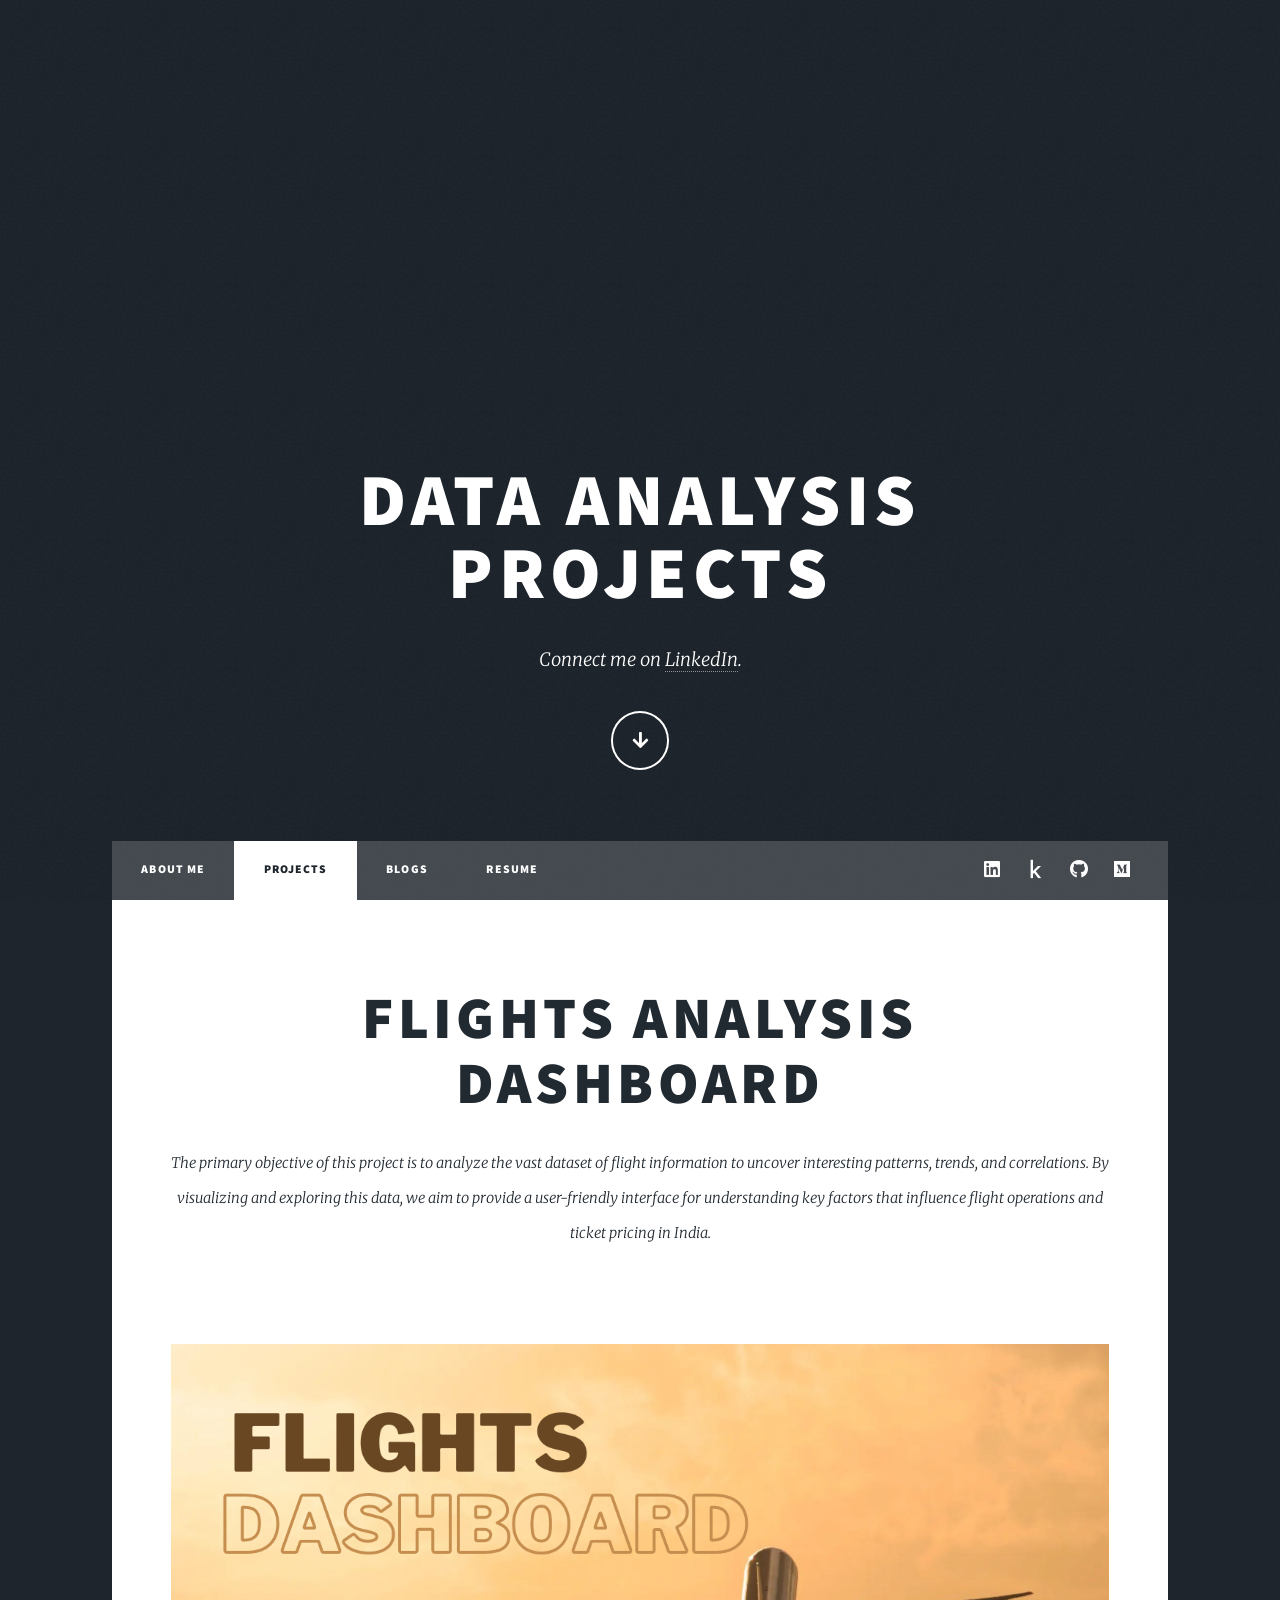
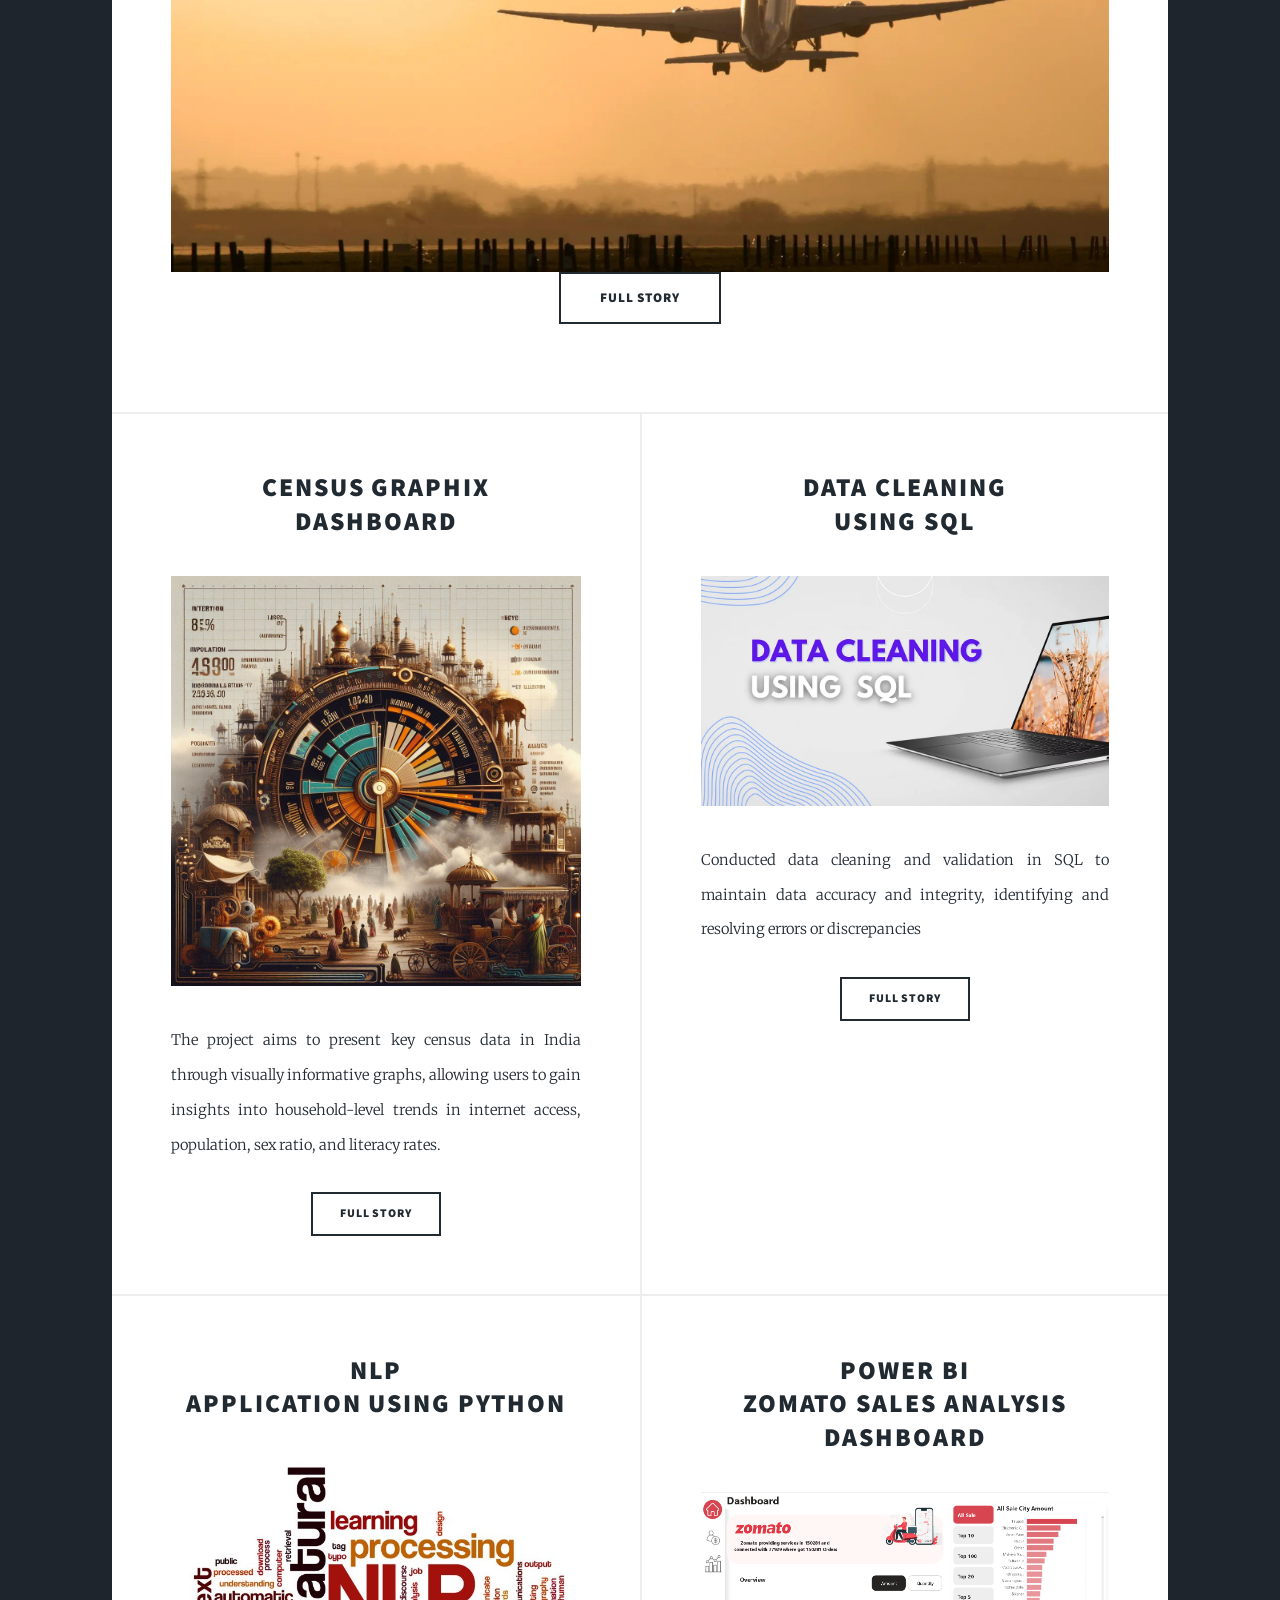
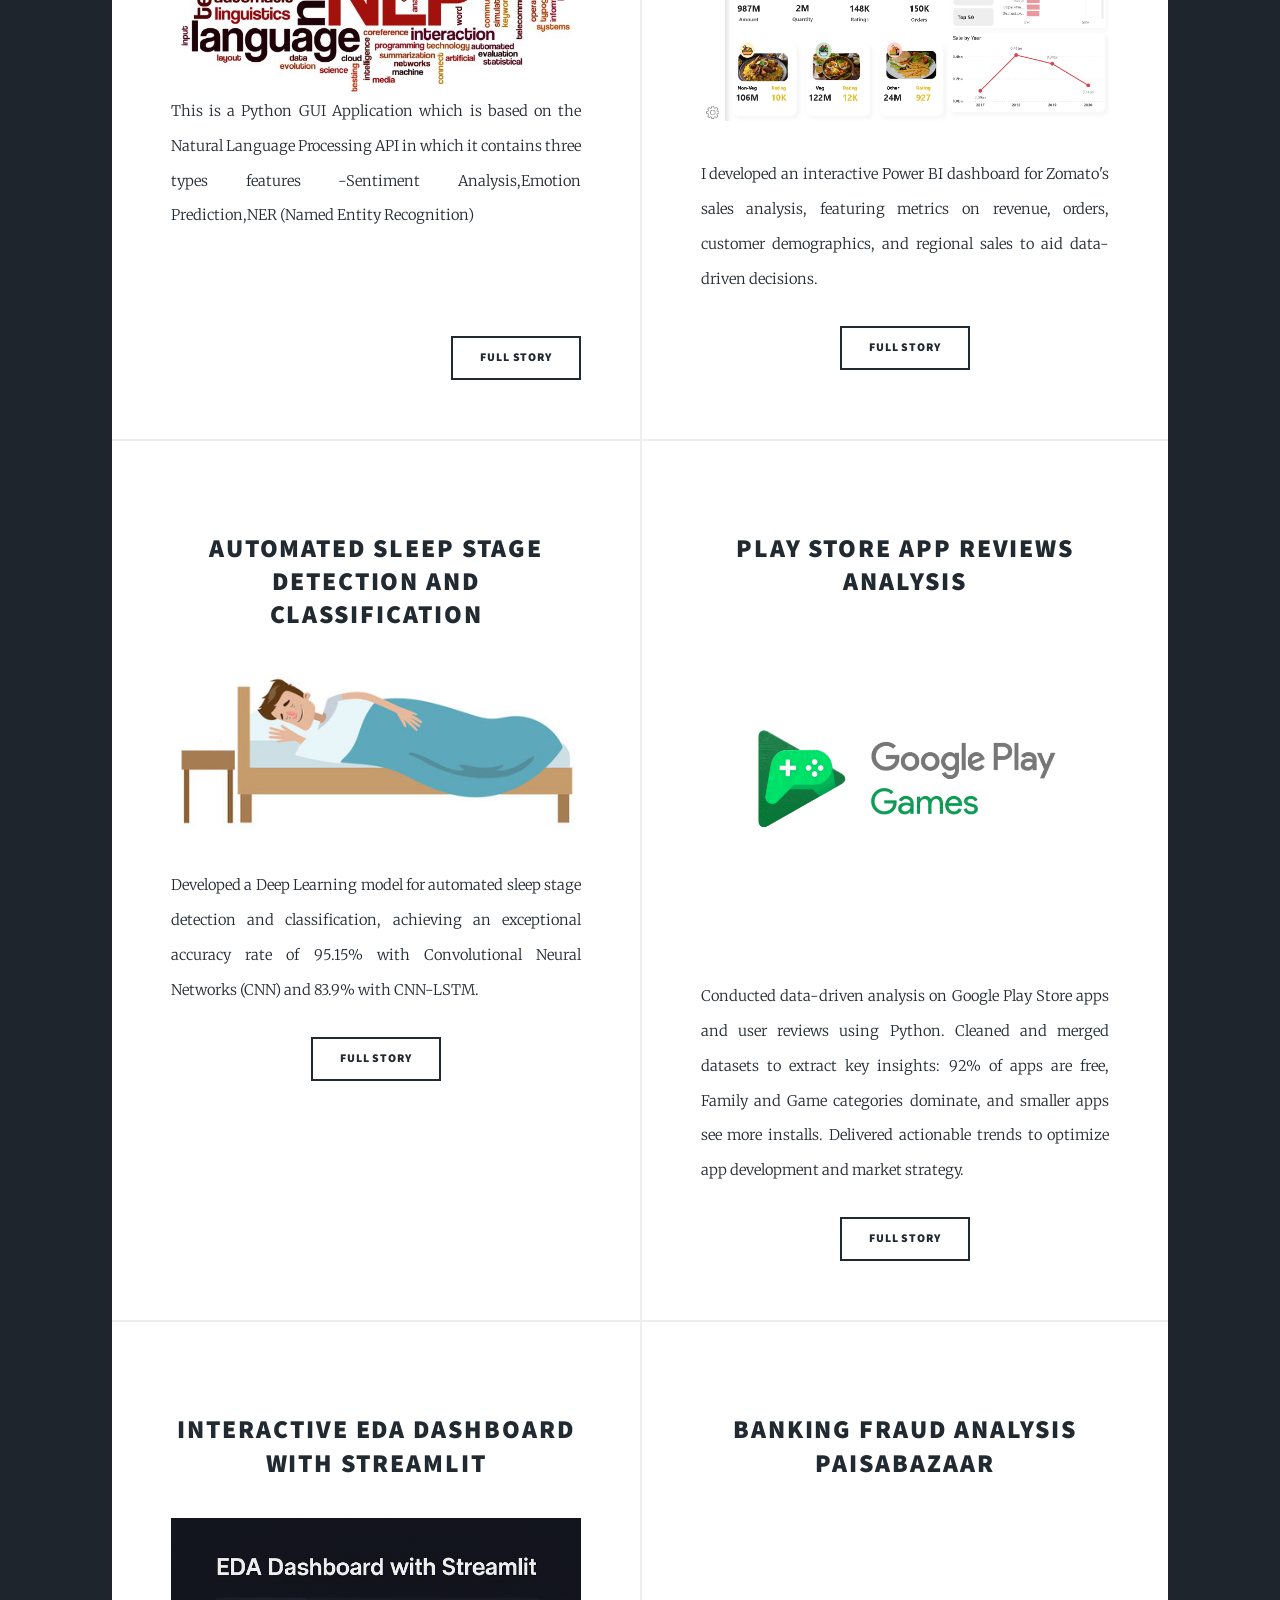
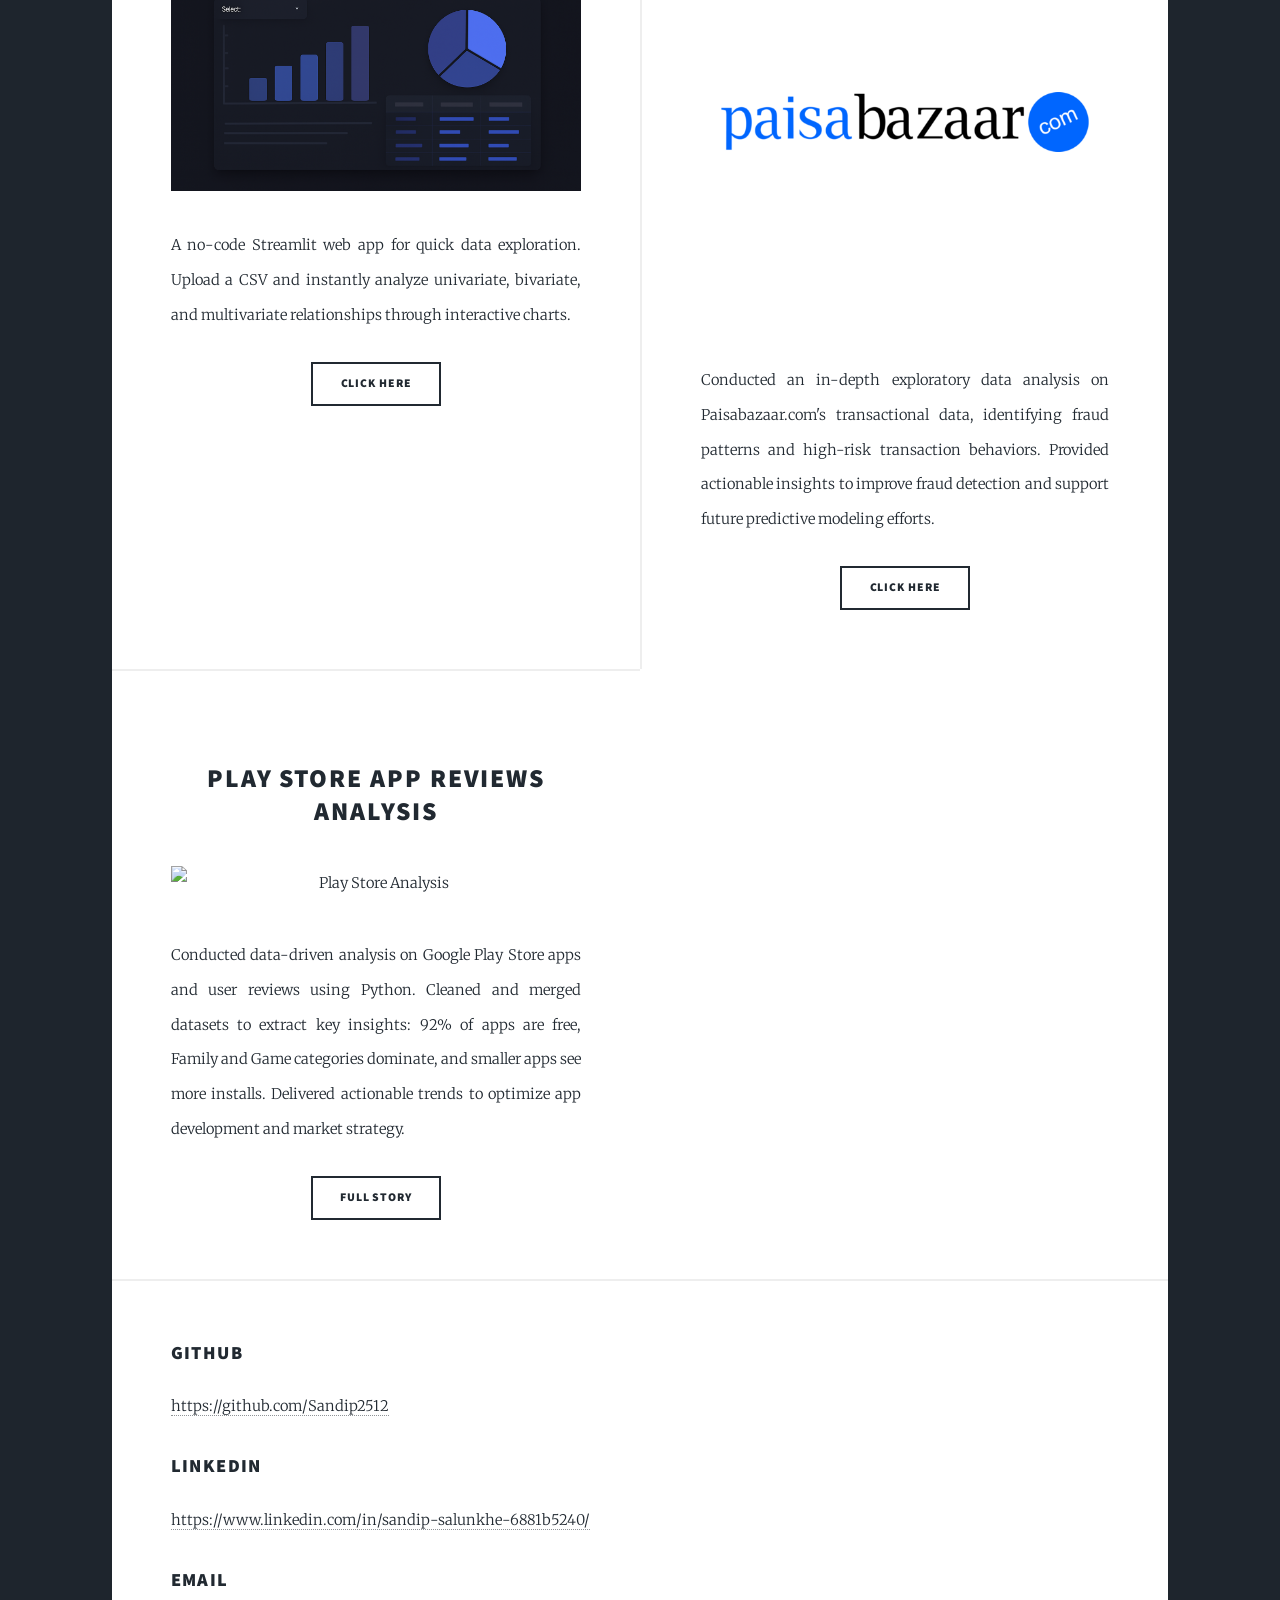
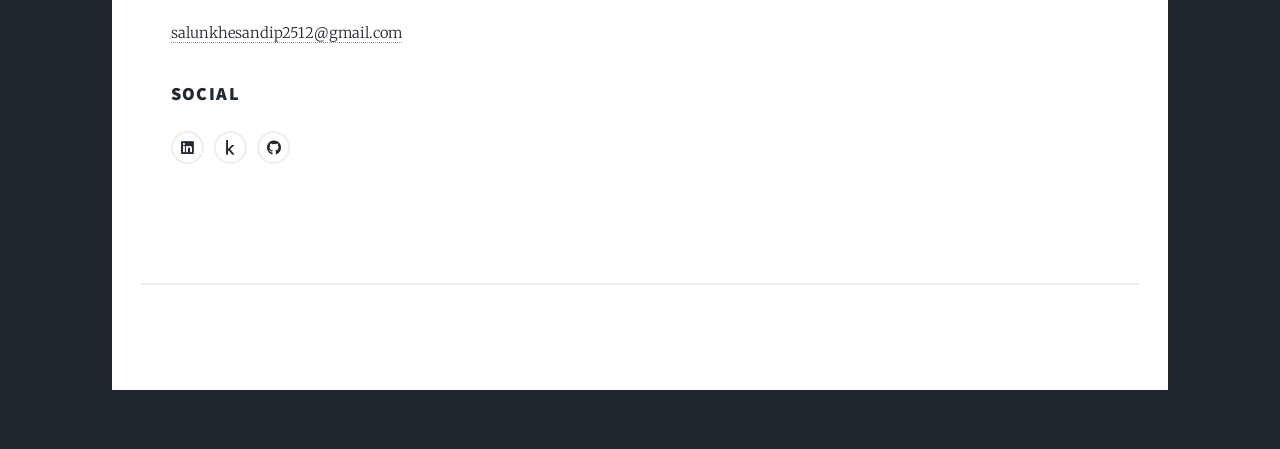
==== index.html @ 93981817 "Update index.html" ====
<!DOCTYPE HTML>
<!--Projects Page-->
<html>
	<head>
		<title>Projects</title>
		<meta charset="utf-8" />
		<meta name="viewport" content="width=device-width, initial-scale=1, user-scalable=no" />
		<link rel="stylesheet" href="assets/css/main.css" />
		<noscript><link rel="stylesheet" href="assets/css/noscript.css" /></noscript>
	</head>
	<body class="is-preload">

		<!-- Wrapper -->
			<div id="wrapper">

				<!-- Intro -->
				<div id="intro">
					<h1>Data Analysis<br />
					Projects</h1>
					<p>Connect me on <a href="https://www.linkedin.com/in/sandip-salunkhe-6881b5240/">LinkedIn</a>.</p>
					<ul class="actions">
						<li><a href="#header" class="button icon solid solo fa-arrow-down scrolly">Continue</a></li>
					</ul>
				</div>

				

				<!-- Header -->
				<header id="header">
					<a href="generic.html" class="logo">Projects</a>
					</header> 

				<!-- Nav -->
					<nav id="nav">
						<ul class="links">
							<li><a href="generic.html">About Me</a></li>
							<li class="active"><a href="index.html">Projects</a></li>
							<li><a href="Blog.html">Blogs</a></li>
							<li><a href="https://drive.google.com/file/d/1OhYLbmK-4zWCvtXMZInU6ZKmmNMwkmSJ/view?usp=sharing">Resume</a></li>
						</ul>
						<ul class="icons">
							<li><a href="https://www.linkedin.com/in/sandip-salunkhe-6881b5240/" class="icon brands fa-linkedin"><span class="label">LinkedIn</span></a></li>
							<li><a href="https://www.kaggle.com/salunkhesandip" class="icon brands fa-kaggle"><span class="label">Kaggle</span></a></li>
							<li><a href="https://github.com/Sandip2512" class="icon brands fa-github"><span class="label">GitHub</span></a></li>
							<li><a href="https://medium.com/@salunkhesandip2512" class="icon brands fa-medium"><span class="label">fa-medium</span></a></li>
						</ul>
					</nav> 
				<!-- Main -->
				<div id="main">

					<!-- Featured Post -->
						<article class="post featured">
							<header class="major">
								
								<h2><a href="#">FLIGHTS ANALYSIS<br />
								Dashboard</a></h2>
								<p>The primary objective of this project is to analyze the vast dataset of flight information to uncover interesting patterns, trends, and correlations. By visualizing and exploring this data, we aim to provide a user-friendly interface for understanding key factors that influence flight operations and ticket pricing in India.</p>
							</header>
							<a href="https://github.com/Sandip2512/Flights_dataanalysis_dasboard" class="image main"><img src="images\FLIGHTS.png" alt="" /></a>
							<ul class="actions special">
								<li><a href="https://github.com/Sandip2512/Flights_dataanalysis_dasboard" class="button large">Full Story</a></li>
							</ul>
						</article>

					<!-- Posts -->
						<section class="posts">
							<article>
								<header>
									<!-- <span class="date">April 24, 2017</span> -->
									<h2><a href="#">CENSUS GRAPHIX<br />
									DASHBOARD</a></h2>
								</header>
								<a href="https://github.com/Sandip2512/India-census-Visualization" class="image fit"><img src="images\Census Graphix.png" alt="" /></a>
								<p>The project aims to present key census data in India through visually informative graphs, allowing users to gain insights into household-level trends in internet access, population, sex ratio, and literacy rates.</p>
								<ul class="actions special">
									<li><a href="https://github.com/Sandip2512/India-census-Visualization" class="button">Full Story</a></li>
								</ul>
							</article>
							<article>

							<header>
									<!-- <span class="date">April 22, 2017</span> -->
									<h2><a href="#">DATA CLEANING<br />
									USING SQL</a></h2>
								</header>
								<a href="https://medium.com/@salunkhesandip2512/data-cleaning-is-a-critical-step-in-the-data-preparation-process-that-involves-identifying-and-936aa019a6dc" class="image fit"><img src="images/DataCleaning.png" alt="" /></a>
								<p>Conducted data cleaning and validation in SQL to maintain data accuracy and integrity, identifying and resolving errors or discrepancies </p>
								<ul class="actions special">
									<li><a href="https://medium.com/@salunkhesandip2512/data-cleaning-is-a-critical-step-in-the-data-preparation-process-that-involves-identifying-and-936aa019a6dc" class="button">Full Story</a></li>
								</ul>
							</article>
							<article>
								<header>
									<!-- <span class="date">April 14, 2017</span> -->
									<h2><a href="#">NLP<br />
									APPLICATION USING PYTHON</a></h2>
								</header>
								<a href="#" class="image fit"><img src="images/NLP.jpg" alt="" />
								<p>This is a Python GUI Application which is based on the Natural Language Processing API in which it contains three types features -Sentiment Analysis,Emotion Prediction,NER (Named Entity Recognition)</p>
								<ul class="actions special">
									<li><a href="https://github.com/Sandip2512/NLP-App-based-on-Python-GUI" class="button">Full Story</a></li>
								</ul>
							</article>
							<article>
							    <header>
									<!-- <span class="date">April 18, 2017</span> -->
									<h2><a href="https://medium.com/@salunkhesandip2512/power-bi-zomato-sales-analysis-dashboard-fa487347180d">Power BI<br />
									Zomato Sales Analysis Dashboard</a></h2>
								</header>
								<a href="#" class="image fit"><img src="images\zomato.png" alt="" /></a>
								<p>I developed an interactive Power BI dashboard for Zomato's sales analysis, featuring metrics on revenue, orders, customer demographics, and regional sales to aid data-driven decisions.</p>
								<ul class="actions special">
									<li><a href="https://medium.com/@salunkhesandip2512/power-bi-zomato-sales-analysis-dashboard-fa487347180d" class="button">Full Story</a></li>
								</ul>
							</article>
							<article>
							 <header>
									<!-- <span class="date">April 18, 2017</span> -->
									<h2><a href="https://github.com/Sandip2512/Automated-Sleep-Stage-Detection-and-Classification"><br />
									Automated Sleep Stage Detection and Classification</a></h2>
								</header>
								<a href="#" class="image fit"><img src="images/automated%2021.png" alt="" /></a>
								<p>Developed a Deep Learning model for automated sleep stage detection and classification, achieving an exceptional accuracy rate of 95.15% with Convolutional Neural Networks (CNN) and 83.9% with CNN-LSTM.</p>
								<ul class="actions special">
									<li><a href="https://github.com/Sandip2512/Automated-Sleep-Stage-Detection-and-Classification" class="button">Full Story</a></li>
								</ul>
							</article>
							<article>
							    <header>
									<!-- <span class="date">April 18, 2017</span> -->
									<h2><a href="https://github.com/Sandip2512/Play-Store-App-Review-Analysis"><br />
									Play Store App Reviews Analysis</a></h2>
								</header>
								<a href="#" class="image fit"><img src="images/google play.gif" alt="Play Store Analysis" /></a>
								<p>Conducted data-driven analysis on Google Play Store apps and user reviews using Python. Cleaned and merged datasets to extract key insights: 92% of apps are free, Family and Game categories dominate, and smaller apps see more installs. Delivered actionable trends to optimize app development and market strategy.</p>
								<ul class="actions special">
									<li><a href="https://github.com/Sandip2512/Play-Store-App-Review-Analysis" class="button">Full Story</a></li>
								</ul>
							</article>
							<article>
							    <header>
									<!-- <span class="date">April 18, 2017</span> -->
									<h2><a href="https://hyscwn2piqmuq77s5ted2l.streamlit.app/"><br />
									Interactive EDA Dashboard with Streamlit</a></h2>
								</header>
								<a href="#" class="image fit"><img src="images/EDA%20image.png" alt="Interactive EDA Dashboard with Streamlit" /></a>
								<p>A no-code Streamlit web app for quick data exploration. Upload a CSV and instantly analyze univariate, bivariate, and multivariate relationships through interactive charts.</p>
								<ul class="actions special">
									<li><a href="https://hyscwn2piqmuq77s5ted2l.streamlit.app/" class="button">Click here</a></li>
								</ul>
							</article>
							<article>
							    <header>
									<!-- <span class="date">April 18, 2017</span> -->
									<h2><a href="https://github.com/Sandip2512/Banking-Fraud-Analysis-Paisabazzar"><br />
									Banking Fraud Analysis Paisabazaar</a></h2>
								</header>
								<a href="#" class="image fit"><img src="images/paisabazaar.png" alt="Banking Fraud Analysis Paisabazaar" /></a>
								<p>Conducted an in-depth exploratory data analysis on Paisabazaar.com's transactional data, identifying fraud patterns and high-risk transaction behaviors. Provided actionable insights to improve fraud detection and support future predictive modeling efforts.​</p>
								<ul class="actions special">
									<li><a href="https://github.com/Sandip2512/Banking-Fraud-Analysis-Paisabazzar" class="button">Click here</a></li>
								</ul>
							</article>
							<article>
							    <header>
									<!-- <span class="date">April 18, 2017</span> -->
									<h2><a href="https://github.com/Sandip2512/Play-Store-App-Review-Analysis"><br />
									Play Store App Reviews Analysis</a></h2>
								</header>
								<a href="#" class="image fit"><img src="fsad.png" alt="Play Store Analysis" /></a>
								<p>Conducted data-driven analysis on Google Play Store apps and user reviews using Python. Cleaned and merged datasets to extract key insights: 92% of apps are free, Family and Game categories dominate, and smaller apps see more installs. Delivered actionable trends to optimize app development and market strategy.</p>
								<ul class="actions special">
									<li><a href="https://github.com/Sandip2512/Play-Store-App-Review-Analysis" class="button">Full Story</a></li>
								</ul>
							</article>	
							

						</section>	
						</section>
							
							
					
				<!-- Footer --> 
					
				<section class="split contact">
					<section class="alt">
						<h3>GitHub</h3>
						<p><a href="#">https://github.com/Sandip2512</a></p>
					</section>
					<section>
						<h3>LinkedIn</h3>
						<p><a href="#">https://www.linkedin.com/in/sandip-salunkhe-6881b5240/</a></p>
					</section>
					<section>
						<h3>Email</h3>
						<p><a href="#">salunkhesandip2512@gmail.com</a></p>
					</section>
					<section>
						<h3>Social</h3>
						<ul class="icons alt">
							<li><a href="https://www.linkedin.com/in/sandip-salunkhe-6881b5240/" class="icon brands alt fa-linkedin"><span class="label">LinkedIn</span></a></li>
							<li><a href="#" class="icon brands alt fa-kaggle"><span class="label">Kaggle</span></a></li>
							<li><a href="https://github.com/Sandip2512" class="icon brands alt fa-github"><span class="label">GitHub</span></a></li>
						</ul>
					</section>
				</section> 

				<!-- Copyright -->
					<div id="copyright">
						<ul><li>&copy; Salunkhe Sandip</li><li>Design: <a href="https://www.linkedin.com/in/sandip-salunkhe-6881b5240/">LinkedIn</a></li></ul>
					</div> 

		<!-- Scripts -->
			<script src="assets/js/jquery.min.js"></script>
			<script src="assets/js/jquery.scrollex.min.js"></script>
			<script src="assets/js/jquery.scrolly.min.js"></script>
			<script src="assets/js/browser.min.js"></script>
			<script src="assets/js/breakpoints.min.js"></script>
			<script src="assets/js/util.js"></script>
			<script src="assets/js/main.js"></script>

	</body>
</html>
---- assets/css/main.css ----
@import url(fontawesome-all.min.css);
@import url("https://fonts.googleapis.com/css?family=Merriweather:300,700,300italic,700italic|Source+Sans+Pro:900");

/*
	Massively by HTML5 UP
	html5up.net | @ajlkn
	Free for personal and commercial use under the CCA 3.0 license (html5up.net/license)
*/

html, body, div, span, applet, object,
iframe, h1, h2, h3, h4, h5, h6, p, blockquote,
pre, a, abbr, acronym, address, big, cite,
code, del, dfn, em, img, ins, kbd, q, s, samp,
small, strike, strong, sub, sup, tt, var, b,
u, i, center, dl, dt, dd, ol, ul, li, fieldset,
form, label, legend, table, caption, tbody,
tfoot, thead, tr, th, td, article, aside,
canvas, details, embed, figure, figcaption,
footer, header, hgroup, menu, nav, output, ruby,
section, summary, time, mark, audio, video {
	margin: 0;
	padding: 0;
	border: 0;
	font-size: 100%;
	font: inherit;
	vertical-align: baseline;}

article, aside, details, figcaption, figure,
footer, header, hgroup, menu, nav, section {
	display: block;}

body {
	line-height: 1;
}

ol, ul {
	list-style: none;
}

blockquote, q {
	quotes: none;
}

	blockquote:before, blockquote:after, q:before, q:after {
		content: '';
		content: none;
	}

table {
	border-collapse: collapse;
	border-spacing: 0;
}

body {
	-webkit-text-size-adjust: none;
}

mark {
	background-color: transparent;
	color: inherit;
}

input::-moz-focus-inner {
	border: 0;
	padding: 0;
}

input, select, textarea {
	-moz-appearance: none;
	-webkit-appearance: none;
	-ms-appearance: none;
	appearance: none;
}

/* Basic */

	@-ms-viewport {
		width: device-width;
	}

	body {
		-ms-overflow-style: scrollbar;
	}

	@media screen and (max-width: 480px) {

		html, body {
			min-width: 320px;
		}

	}

	html {
		box-sizing: border-box;
	}

	*, *:before, *:after {
		box-sizing: inherit;
	}

	body {
		background-color: #1e252d;
	}

		body.is-preload *, body.is-preload *:before, body.is-preload *:after {
			-moz-animation: none !important;
			-webkit-animation: none !important;
			-ms-animation: none !important;
			animation: none !important;
			-moz-transition: none !important;
			-webkit-transition: none !important;
			-ms-transition: none !important;
			transition: none !important;
		}

/* Type */

	html {
		font-size: 16pt;
	}

		@media screen and (max-width: 1680px) {

			html {
				font-size: 12pt;
			}

		}

		@media screen and (max-width: 1280px) {

			html {
				font-size: 11pt;
			}

		}

		@media screen and (max-width: 360px) {

			html {
				font-size: 10pt;
			}

		}

	body {
		color: #212931;
	}

	body, input, select, textarea {
		font-family: "Merriweather", Georgia, serif;
		font-weight: 300;
		font-size: 1rem;
		line-height: 2.375;
	}

	a {
		-moz-transition: color 0.2s ease-in-out, background-color 0.2s ease-in-out, border-color 0.2s ease-in-out, box-shadow 0.2s ease-in-out;
		-webkit-transition: color 0.2s ease-in-out, background-color 0.2s ease-in-out, border-color 0.2s ease-in-out, box-shadow 0.2s ease-in-out;
		-ms-transition: color 0.2s ease-in-out, background-color 0.2s ease-in-out, border-color 0.2s ease-in-out, box-shadow 0.2s ease-in-out;
		transition: color 0.2s ease-in-out, background-color 0.2s ease-in-out, border-color 0.2s ease-in-out, box-shadow 0.2s ease-in-out;
		border-bottom: dotted 1px;
		text-decoration: none;
	}

		a:hover {
			border-bottom-color: transparent;
		}

	strong, b {
		font-weight: 600;
	}

	em, i {
		font-style: italic;
	}

	p {
		text-align: justify;
		margin: 0 0 2rem 0;
	}

	h1, h2, h3, h4, h5, h6 {
		font-family: "Source Sans Pro", Helvetica, sans-serif;
		font-weight: 900;
		line-height: 1.5;
		letter-spacing: 0.075em;
		text-transform: uppercase;
		margin: 0 0 1rem 0;
	}

		h1 a, h2 a, h3 a, h4 a, h5 a, h6 a {
			border-bottom: 0;
			color: inherit;
			text-decoration: none;
		}

	h1 {
		font-size: 4rem;
		line-height: 1.1;
		margin: 0 0 2rem 0;
	}

	h2 {
		font-size: 1.75rem;
		line-height: 1.3;
		margin: 0 0 1.5rem 0;
	}

	h3 {
		font-size: 1.25rem;
		margin: 0 0 1.5rem 0;
	}

	h4 {
		font-size: 1rem;
	}

	h5 {
		font-size: 0.9rem;
	}

	h6 {
		font-size: 0.8rem;
	}

	sub {
		font-size: 0.8rem;
		position: relative;
		top: 0.5rem;
	}

	sup {
		font-size: 0.8rem;
		position: relative;
		top: -0.5rem;
	}

	blockquote {
		border-left: solid 4px;
		font-style: italic;
		margin: 0 0 2rem 0;
		padding: 0.5rem 0 0.5rem 2rem;
	}

	code {
		border: solid 2px;
		font-family: "Courier New", monospace;
		font-size: 0.9rem;
		margin: 0 0.25rem;
		padding: 0.25rem 0.65rem;
	}

	pre {
		-webkit-overflow-scrolling: touch;
		font-family: "Courier New", monospace;
		font-size: 0.9rem;
		margin: 0 0 2rem 0;
	}

		pre code {
			display: block;
			line-height: 1.75;
			padding: 1rem 1.5rem;
			overflow-x: auto;
		}

	hr {
		border: 0;
		border-bottom: solid 2px;
		margin: 3rem 0;
	}

		hr.major {
			margin: 5rem 0;
		}

	.align-left {
		text-align: left;
	}

	.align-center {
		text-align: center;
	}

	.align-right {
		text-align: right;
	}

	input, select, textarea {
		color: #212931;
	}

	a {
		color: #212931;
		border-bottom-color: rgba(33, 41, 49, 0.5);
	}

		a:hover {
			border-bottom-color: transparent;
			color: #18bfef !important;
		}

	strong, b {
		color: #212931;
	}

	h1, h2, h3, h4, h5, h6 {
		color: #212931;
	}

	blockquote {
		border-left-color: #eeeeee;
	}

	code {
		background: rgba(220, 220, 220, 0.25);
		border-color: #eeeeee;
	}

	hr {
		border-bottom-color: #eeeeee;
	}

/* Row */

	.row {
		display: flex;
		flex-wrap: wrap;
		box-sizing: border-box;
		align-items: stretch;
	}

		.row > * {
			box-sizing: border-box;
		}

		.row.gtr-uniform > * > :last-child {
			margin-bottom: 0;
		}

		.row.aln-left {
			justify-content: flex-start;
		}

		.row.aln-center {
			justify-content: center;
		}

		.row.aln-right {
			justify-content: flex-end;
		}

		.row.aln-top {
			align-items: flex-start;
		}

		.row.aln-middle {
			align-items: center;
		}

		.row.aln-bottom {
			align-items: flex-end;
		}

		.row > .imp {
			order: -1;
		}

		.row > .col-1 {
			width: 8.33333%;
		}

		.row > .off-1 {
			margin-left: 8.33333%;
		}

		.row > .col-2 {
			width: 16.66667%;
		}

		.row > .off-2 {
			margin-left: 16.66667%;
		}

		.row > .col-3 {
			width: 25%;
		}

		.row > .off-3 {
			margin-left: 25%;
		}

		.row > .col-4 {
			width: 33.33333%;
		}

		.row > .off-4 {
			margin-left: 33.33333%;
		}

		.row > .col-5 {
			width: 41.66667%;
		}

		.row > .off-5 {
			margin-left: 41.66667%;
		}

		.row > .col-6 {
			width: 50%;
		}

		.row > .off-6 {
			margin-left: 50%;
		}

		.row > .col-7 {
			width: 58.33333%;
		}

		.row > .off-7 {
			margin-left: 58.33333%;
		}

		.row > .col-8 {
			width: 66.66667%;
		}

		.row > .off-8 {
			margin-left: 66.66667%;
		}

		.row > .col-9 {
			width: 75%;
		}

		.row > .off-9 {
			margin-left: 75%;
		}

		.row > .col-10 {
			width: 83.33333%;
		}

		.row > .off-10 {
			margin-left: 83.33333%;
		}

		.row > .col-11 {
			width: 91.66667%;
		}

		.row > .off-11 {
			margin-left: 91.66667%;
		}

		.row > .col-12 {
			width: 100%;
		}

		.row > .off-12 {
			margin-left: 100%;
		}

		.row.gtr-0 {
			margin-top: 0;
			margin-left: 0rem;
		}

			.row.gtr-0 > * {
				padding: 0 0 0 0rem;
			}

			.row.gtr-0.gtr-uniform {
				margin-top: 0rem;
			}

				.row.gtr-0.gtr-uniform > * {
					padding-top: 0rem;
				}

		.row.gtr-25 {
			margin-top: 0;
			margin-left: -0.375rem;
		}

			.row.gtr-25 > * {
				padding: 0 0 0 0.375rem;
			}

			.row.gtr-25.gtr-uniform {
				margin-top: -0.375rem;
			}

				.row.gtr-25.gtr-uniform > * {
					padding-top: 0.375rem;
				}

		.row.gtr-50 {
			margin-top: 0;
			margin-left: -0.75rem;
		}

			.row.gtr-50 > * {
				padding: 0 0 0 0.75rem;
			}

			.row.gtr-50.gtr-uniform {
				margin-top: -0.75rem;
			}

				.row.gtr-50.gtr-uniform > * {
					padding-top: 0.75rem;
				}

		.row {
			margin-top: 0;
			margin-left: -1.5rem;
		}

			.row > * {
				padding: 0 0 0 1.5rem;
			}

			.row.gtr-uniform {
				margin-top: -1.5rem;
			}

				.row.gtr-uniform > * {
					padding-top: 1.5rem;
				}

		.row.gtr-150 {
			margin-top: 0;
			margin-left: -2.25rem;
		}

			.row.gtr-150 > * {
				padding: 0 0 0 2.25rem;
			}

			.row.gtr-150.gtr-uniform {
				margin-top: -2.25rem;
			}

				.row.gtr-150.gtr-uniform > * {
					padding-top: 2.25rem;
				}

		.row.gtr-200 {
			margin-top: 0;
			margin-left: -3rem;
		}

			.row.gtr-200 > * {
				padding: 0 0 0 3rem;
			}

			.row.gtr-200.gtr-uniform {
				margin-top: -3rem;
			}

				.row.gtr-200.gtr-uniform > * {
					padding-top: 3rem;
				}

		@media screen and (max-width: 1680px) {

			.row {
				display: flex;
				flex-wrap: wrap;
				box-sizing: border-box;
				align-items: stretch;
			}

				.row > * {
					box-sizing: border-box;
				}

				.row.gtr-uniform > * > :last-child {
					margin-bottom: 0;
				}

				.row.aln-left {
					justify-content: flex-start;
				}

				.row.aln-center {
					justify-content: center;
				}

				.row.aln-right {
					justify-content: flex-end;
				}

				.row.aln-top {
					align-items: flex-start;
				}

				.row.aln-middle {
					align-items: center;
				}

				.row.aln-bottom {
					align-items: flex-end;
				}

				.row > .imp-xlarge {
					order: -1;
				}

				.row > .col-1-xlarge {
					width: 8.33333%;
				}

				.row > .off-1-xlarge {
					margin-left: 8.33333%;
				}

				.row > .col-2-xlarge {
					width: 16.66667%;
				}

				.row > .off-2-xlarge {
					margin-left: 16.66667%;
				}

				.row > .col-3-xlarge {
					width: 25%;
				}

				.row > .off-3-xlarge {
					margin-left: 25%;
				}

				.row > .col-4-xlarge {
					width: 33.33333%;
				}

				.row > .off-4-xlarge {
					margin-left: 33.33333%;
				}

				.row > .col-5-xlarge {
					width: 41.66667%;
				}

				.row > .off-5-xlarge {
					margin-left: 41.66667%;
				}

				.row > .col-6-xlarge {
					width: 50%;
				}

				.row > .off-6-xlarge {
					margin-left: 50%;
				}

				.row > .col-7-xlarge {
					width: 58.33333%;
				}

				.row > .off-7-xlarge {
					margin-left: 58.33333%;
				}

				.row > .col-8-xlarge {
					width: 66.66667%;
				}

				.row > .off-8-xlarge {
					margin-left: 66.66667%;
				}

				.row > .col-9-xlarge {
					width: 75%;
				}

				.row > .off-9-xlarge {
					margin-left: 75%;
				}

				.row > .col-10-xlarge {
					width: 83.33333%;
				}

				.row > .off-10-xlarge {
					margin-left: 83.33333%;
				}

				.row > .col-11-xlarge {
					width: 91.66667%;
				}

				.row > .off-11-xlarge {
					margin-left: 91.66667%;
				}

				.row > .col-12-xlarge {
					width: 100%;
				}

				.row > .off-12-xlarge {
					margin-left: 100%;
				}

				.row.gtr-0 {
					margin-top: 0;
					margin-left: 0rem;
				}

					.row.gtr-0 > * {
						padding: 0 0 0 0rem;
					}

					.row.gtr-0.gtr-uniform {
						margin-top: 0rem;
					}

						.row.gtr-0.gtr-uniform > * {
							padding-top: 0rem;
						}

				.row.gtr-25 {
					margin-top: 0;
					margin-left: -0.375rem;
				}

					.row.gtr-25 > * {
						padding: 0 0 0 0.375rem;
					}

					.row.gtr-25.gtr-uniform {
						margin-top: -0.375rem;
					}

						.row.gtr-25.gtr-uniform > * {
							padding-top: 0.375rem;
						}

				.row.gtr-50 {
					margin-top: 0;
					margin-left: -0.75rem;
				}

					.row.gtr-50 > * {
						padding: 0 0 0 0.75rem;
					}

					.row.gtr-50.gtr-uniform {
						margin-top: -0.75rem;
					}

						.row.gtr-50.gtr-uniform > * {
							padding-top: 0.75rem;
						}

				.row {
					margin-top: 0;
					margin-left: -1.5rem;
				}

					.row > * {
						padding: 0 0 0 1.5rem;
					}

					.row.gtr-uniform {
						margin-top: -1.5rem;
					}

						.row.gtr-uniform > * {
							padding-top: 1.5rem;
						}

				.row.gtr-150 {
					margin-top: 0;
					margin-left: -2.25rem;
				}

					.row.gtr-150 > * {
						padding: 0 0 0 2.25rem;
					}

					.row.gtr-150.gtr-uniform {
						margin-top: -2.25rem;
					}

						.row.gtr-150.gtr-uniform > * {
							padding-top: 2.25rem;
						}

				.row.gtr-200 {
					margin-top: 0;
					margin-left: -3rem;
				}

					.row.gtr-200 > * {
						padding: 0 0 0 3rem;
					}

					.row.gtr-200.gtr-uniform {
						margin-top: -3rem;
					}

						.row.gtr-200.gtr-uniform > * {
							padding-top: 3rem;
						}

		}

		@media screen and (max-width: 1280px) {

			.row {
				display: flex;
				flex-wrap: wrap;
				box-sizing: border-box;
				align-items: stretch;
			}

				.row > * {
					box-sizing: border-box;
				}

				.row.gtr-uniform > * > :last-child {
					margin-bottom: 0;
				}

				.row.aln-left {
					justify-content: flex-start;
				}

				.row.aln-center {
					justify-content: center;
				}

				.row.aln-right {
					justify-content: flex-end;
				}

				.row.aln-top {
					align-items: flex-start;
				}

				.row.aln-middle {
					align-items: center;
				}

				.row.aln-bottom {
					align-items: flex-end;
				}

				.row > .imp-large {
					order: -1;
				}

				.row > .col-1-large {
					width: 8.33333%;
				}

				.row > .off-1-large {
					margin-left: 8.33333%;
				}

				.row > .col-2-large {
					width: 16.66667%;
				}

				.row > .off-2-large {
					margin-left: 16.66667%;
				}

				.row > .col-3-large {
					width: 25%;
				}

				.row > .off-3-large {
					margin-left: 25%;
				}

				.row > .col-4-large {
					width: 33.33333%;
				}

				.row > .off-4-large {
					margin-left: 33.33333%;
				}

				.row > .col-5-large {
					width: 41.66667%;
				}

				.row > .off-5-large {
					margin-left: 41.66667%;
				}

				.row > .col-6-large {
					width: 50%;
				}

				.row > .off-6-large {
					margin-left: 50%;
				}

				.row > .col-7-large {
					width: 58.33333%;
				}

				.row > .off-7-large {
					margin-left: 58.33333%;
				}

				.row > .col-8-large {
					width: 66.66667%;
				}

				.row > .off-8-large {
					margin-left: 66.66667%;
				}

				.row > .col-9-large {
					width: 75%;
				}

				.row > .off-9-large {
					margin-left: 75%;
				}

				.row > .col-10-large {
					width: 83.33333%;
				}

				.row > .off-10-large {
					margin-left: 83.33333%;
				}

				.row > .col-11-large {
					width: 91.66667%;
				}

				.row > .off-11-large {
					margin-left: 91.66667%;
				}

				.row > .col-12-large {
					width: 100%;
				}

				.row > .off-12-large {
					margin-left: 100%;
				}

				.row.gtr-0 {
					margin-top: 0;
					margin-left: 0rem;
				}

					.row.gtr-0 > * {
						padding: 0 0 0 0rem;
					}

					.row.gtr-0.gtr-uniform {
						margin-top: 0rem;
					}

						.row.gtr-0.gtr-uniform > * {
							padding-top: 0rem;
						}

				.row.gtr-25 {
					margin-top: 0;
					margin-left: -0.375rem;
				}

					.row.gtr-25 > * {
						padding: 0 0 0 0.375rem;
					}

					.row.gtr-25.gtr-uniform {
						margin-top: -0.375rem;
					}

						.row.gtr-25.gtr-uniform > * {
							padding-top: 0.375rem;
						}

				.row.gtr-50 {
					margin-top: 0;
					margin-left: -0.75rem;
				}

					.row.gtr-50 > * {
						padding: 0 0 0 0.75rem;
					}

					.row.gtr-50.gtr-uniform {
						margin-top: -0.75rem;
					}

						.row.gtr-50.gtr-uniform > * {
							padding-top: 0.75rem;
						}

				.row {
					margin-top: 0;
					margin-left: -1.5rem;
				}

					.row > * {
						padding: 0 0 0 1.5rem;
					}

					.row.gtr-uniform {
						margin-top: -1.5rem;
					}

						.row.gtr-uniform > * {
							padding-top: 1.5rem;
						}

				.row.gtr-150 {
					margin-top: 0;
					margin-left: -2.25rem;
				}

					.row.gtr-150 > * {
						padding: 0 0 0 2.25rem;
					}

					.row.gtr-150.gtr-uniform {
						margin-top: -2.25rem;
					}

						.row.gtr-150.gtr-uniform > * {
							padding-top: 2.25rem;
						}

				.row.gtr-200 {
					margin-top: 0;
					margin-left: -3rem;
				}

					.row.gtr-200 > * {
						padding: 0 0 0 3rem;
					}

					.row.gtr-200.gtr-uniform {
						margin-top: -3rem;
					}

						.row.gtr-200.gtr-uniform > * {
							padding-top: 3rem;
						}

		}

		@media screen and (max-width: 980px) {

			.row {
				display: flex;
				flex-wrap: wrap;
				box-sizing: border-box;
				align-items: stretch;
			}

				.row > * {
					box-sizing: border-box;
				}

				.row.gtr-uniform > * > :last-child {
					margin-bottom: 0;
				}

				.row.aln-left {
					justify-content: flex-start;
				}

				.row.aln-center {
					justify-content: center;
				}

				.row.aln-right {
					justify-content: flex-end;
				}

				.row.aln-top {
					align-items: flex-start;
				}

				.row.aln-middle {
					align-items: center;
				}

				.row.aln-bottom {
					align-items: flex-end;
				}

				.row > .imp-medium {
					order: -1;
				}

				.row > .col-1-medium {
					width: 8.33333%;
				}

				.row > .off-1-medium {
					margin-left: 8.33333%;
				}

				.row > .col-2-medium {
					width: 16.66667%;
				}

				.row > .off-2-medium {
					margin-left: 16.66667%;
				}

				.row > .col-3-medium {
					width: 25%;
				}

				.row > .off-3-medium {
					margin-left: 25%;
				}

				.row > .col-4-medium {
					width: 33.33333%;
				}

				.row > .off-4-medium {
					margin-left: 33.33333%;
				}

				.row > .col-5-medium {
					width: 41.66667%;
				}

				.row > .off-5-medium {
					margin-left: 41.66667%;
				}

				.row > .col-6-medium {
					width: 50%;
				}

				.row > .off-6-medium {
					margin-left: 50%;
				}

				.row > .col-7-medium {
					width: 58.33333%;
				}

				.row > .off-7-medium {
					margin-left: 58.33333%;
				}

				.row > .col-8-medium {
					width: 66.66667%;
				}

				.row > .off-8-medium {
					margin-left: 66.66667%;
				}

				.row > .col-9-medium {
					width: 75%;
				}

				.row > .off-9-medium {
					margin-left: 75%;
				}

				.row > .col-10-medium {
					width: 83.33333%;
				}

				.row > .off-10-medium {
					margin-left: 83.33333%;
				}

				.row > .col-11-medium {
					width: 91.66667%;
				}

				.row > .off-11-medium {
					margin-left: 91.66667%;
				}

				.row > .col-12-medium {
					width: 100%;
				}

				.row > .off-12-medium {
					margin-left: 100%;
				}

				.row.gtr-0 {
					margin-top: 0;
					margin-left: 0rem;
				}

					.row.gtr-0 > * {
						padding: 0 0 0 0rem;
					}

					.row.gtr-0.gtr-uniform {
						margin-top: 0rem;
					}

						.row.gtr-0.gtr-uniform > * {
							padding-top: 0rem;
						}

				.row.gtr-25 {
					margin-top: 0;
					margin-left: -0.375rem;
				}

					.row.gtr-25 > * {
						padding: 0 0 0 0.375rem;
					}

					.row.gtr-25.gtr-uniform {
						margin-top: -0.375rem;
					}

						.row.gtr-25.gtr-uniform > * {
							padding-top: 0.375rem;
						}

				.row.gtr-50 {
					margin-top: 0;
					margin-left: -0.75rem;
				}

					.row.gtr-50 > * {
						padding: 0 0 0 0.75rem;
					}

					.row.gtr-50.gtr-uniform {
						margin-top: -0.75rem;
					}

						.row.gtr-50.gtr-uniform > * {
							padding-top: 0.75rem;
						}

				.row {
					margin-top: 0;
					margin-left: -1.5rem;
				}

					.row > * {
						padding: 0 0 0 1.5rem;
					}

					.row.gtr-uniform {
						margin-top: -1.5rem;
					}

						.row.gtr-uniform > * {
							padding-top: 1.5rem;
						}

				.row.gtr-150 {
					margin-top: 0;
					margin-left: -2.25rem;
				}

					.row.gtr-150 > * {
						padding: 0 0 0 2.25rem;
					}

					.row.gtr-150.gtr-uniform {
						margin-top: -2.25rem;
					}

						.row.gtr-150.gtr-uniform > * {
							padding-top: 2.25rem;
						}

				.row.gtr-200 {
					margin-top: 0;
					margin-left: -3rem;
				}

					.row.gtr-200 > * {
						padding: 0 0 0 3rem;
					}

					.row.gtr-200.gtr-uniform {
						margin-top: -3rem;
					}

						.row.gtr-200.gtr-uniform > * {
							padding-top: 3rem;
						}

		}

		@media screen and (max-width: 736px) {

			.row {
				display: flex;
				flex-wrap: wrap;
				box-sizing: border-box;
				align-items: stretch;
			}

				.row > * {
					box-sizing: border-box;
				}

				.row.gtr-uniform > * > :last-child {
					margin-bottom: 0;
				}

				.row.aln-left {
					justify-content: flex-start;
				}

				.row.aln-center {
					justify-content: center;
				}

				.row.aln-right {
					justify-content: flex-end;
				}

				.row.aln-top {
					align-items: flex-start;
				}

				.row.aln-middle {
					align-items: center;
				}

				.row.aln-bottom {
					align-items: flex-end;
				}

				.row > .imp-small {
					order: -1;
				}

				.row > .col-1-small {
					width: 8.33333%;
				}

				.row > .off-1-small {
					margin-left: 8.33333%;
				}

				.row > .col-2-small {
					width: 16.66667%;
				}

				.row > .off-2-small {
					margin-left: 16.66667%;
				}

				.row > .col-3-small {
					width: 25%;
				}

				.row > .off-3-small {
					margin-left: 25%;
				}

				.row > .col-4-small {
					width: 33.33333%;
				}

				.row > .off-4-small {
					margin-left: 33.33333%;
				}

				.row > .col-5-small {
					width: 41.66667%;
				}

				.row > .off-5-small {
					margin-left: 41.66667%;
				}

				.row > .col-6-small {
					width: 50%;
				}

				.row > .off-6-small {
					margin-left: 50%;
				}

				.row > .col-7-small {
					width: 58.33333%;
				}

				.row > .off-7-small {
					margin-left: 58.33333%;
				}

				.row > .col-8-small {
					width: 66.66667%;
				}

				.row > .off-8-small {
					margin-left: 66.66667%;
				}

				.row > .col-9-small {
					width: 75%;
				}

				.row > .off-9-small {
					margin-left: 75%;
				}

				.row > .col-10-small {
					width: 83.33333%;
				}

				.row > .off-10-small {
					margin-left: 83.33333%;
				}

				.row > .col-11-small {
					width: 91.66667%;
				}

				.row > .off-11-small {
					margin-left: 91.66667%;
				}

				.row > .col-12-small {
					width: 100%;
				}

				.row > .off-12-small {
					margin-left: 100%;
				}

				.row.gtr-0 {
					margin-top: 0;
					margin-left: 0rem;
				}

					.row.gtr-0 > * {
						padding: 0 0 0 0rem;
					}

					.row.gtr-0.gtr-uniform {
						margin-top: 0rem;
					}

						.row.gtr-0.gtr-uniform > * {
							padding-top: 0rem;
						}

				.row.gtr-25 {
					margin-top: 0;
					margin-left: -0.375rem;
				}

					.row.gtr-25 > * {
						padding: 0 0 0 0.375rem;
					}

					.row.gtr-25.gtr-uniform {
						margin-top: -0.375rem;
					}

						.row.gtr-25.gtr-uniform > * {
							padding-top: 0.375rem;
						}

				.row.gtr-50 {
					margin-top: 0;
					margin-left: -0.75rem;
				}

					.row.gtr-50 > * {
						padding: 0 0 0 0.75rem;
					}

					.row.gtr-50.gtr-uniform {
						margin-top: -0.75rem;
					}

						.row.gtr-50.gtr-uniform > * {
							padding-top: 0.75rem;
						}

				.row {
					margin-top: 0;
					margin-left: -1.5rem;
				}

					.row > * {
						padding: 0 0 0 1.5rem;
					}

					.row.gtr-uniform {
						margin-top: -1.5rem;
					}

						.row.gtr-uniform > * {
							padding-top: 1.5rem;
						}

				.row.gtr-150 {
					margin-top: 0;
					margin-left: -2.25rem;
				}

					.row.gtr-150 > * {
						padding: 0 0 0 2.25rem;
					}

					.row.gtr-150.gtr-uniform {
						margin-top: -2.25rem;
					}

						.row.gtr-150.gtr-uniform > * {
							padding-top: 2.25rem;
						}

				.row.gtr-200 {
					margin-top: 0;
					margin-left: -3rem;
				}

					.row.gtr-200 > * {
						padding: 0 0 0 3rem;
					}

					.row.gtr-200.gtr-uniform {
						margin-top: -3rem;
					}

						.row.gtr-200.gtr-uniform > * {
							padding-top: 3rem;
						}

		}

		@media screen and (max-width: 480px) {

			.row {
				display: flex;
				flex-wrap: wrap;
				box-sizing: border-box;
				align-items: stretch;
			}

				.row > * {
					box-sizing: border-box;
				}

				.row.gtr-uniform > * > :last-child {
					margin-bottom: 0;
				}

				.row.aln-left {
					justify-content: flex-start;
				}

				.row.aln-center {
					justify-content: center;
				}

				.row.aln-right {
					justify-content: flex-end;
				}

				.row.aln-top {
					align-items: flex-start;
				}

				.row.aln-middle {
					align-items: center;
				}

				.row.aln-bottom {
					align-items: flex-end;
				}

				.row > .imp-xsmall {
					order: -1;
				}

				.row > .col-1-xsmall {
					width: 8.33333%;
				}

				.row > .off-1-xsmall {
					margin-left: 8.33333%;
				}

				.row > .col-2-xsmall {
					width: 16.66667%;
				}

				.row > .off-2-xsmall {
					margin-left: 16.66667%;
				}

				.row > .col-3-xsmall {
					width: 25%;
				}

				.row > .off-3-xsmall {
					margin-left: 25%;
				}

				.row > .col-4-xsmall {
					width: 33.33333%;
				}

				.row > .off-4-xsmall {
					margin-left: 33.33333%;
				}

				.row > .col-5-xsmall {
					width: 41.66667%;
				}

				.row > .off-5-xsmall {
					margin-left: 41.66667%;
				}

				.row > .col-6-xsmall {
					width: 50%;
				}

				.row > .off-6-xsmall {
					margin-left: 50%;
				}

				.row > .col-7-xsmall {
					width: 58.33333%;
				}

				.row > .off-7-xsmall {
					margin-left: 58.33333%;
				}

				.row > .col-8-xsmall {
					width: 66.66667%;
				}

				.row > .off-8-xsmall {
					margin-left: 66.66667%;
				}

				.row > .col-9-xsmall {
					width: 75%;
				}

				.row > .off-9-xsmall {
					margin-left: 75%;
				}

				.row > .col-10-xsmall {
					width: 83.33333%;
				}

				.row > .off-10-xsmall {
					margin-left: 83.33333%;
				}

				.row > .col-11-xsmall {
					width: 91.66667%;
				}

				.row > .off-11-xsmall {
					margin-left: 91.66667%;
				}

				.row > .col-12-xsmall {
					width: 100%;
				}

				.row > .off-12-xsmall {
					margin-left: 100%;
				}

				.row.gtr-0 {
					margin-top: 0;
					margin-left: 0rem;
				}

					.row.gtr-0 > * {
						padding: 0 0 0 0rem;
					}

					.row.gtr-0.gtr-uniform {
						margin-top: 0rem;
					}

						.row.gtr-0.gtr-uniform > * {
							padding-top: 0rem;
						}

				.row.gtr-25 {
					margin-top: 0;
					margin-left: -0.375rem;
				}

					.row.gtr-25 > * {
						padding: 0 0 0 0.375rem;
					}

					.row.gtr-25.gtr-uniform {
						margin-top: -0.375rem;
					}

						.row.gtr-25.gtr-uniform > * {
							padding-top: 0.375rem;
						}

				.row.gtr-50 {
					margin-top: 0;
					margin-left: -0.75rem;
				}

					.row.gtr-50 > * {
						padding: 0 0 0 0.75rem;
					}

					.row.gtr-50.gtr-uniform {
						margin-top: -0.75rem;
					}

						.row.gtr-50.gtr-uniform > * {
							padding-top: 0.75rem;
						}

				.row {
					margin-top: 0;
					margin-left: -1.5rem;
				}

					.row > * {
						padding: 0 0 0 1.5rem;
					}

					.row.gtr-uniform {
						margin-top: -1.5rem;
					}

						.row.gtr-uniform > * {
							padding-top: 1.5rem;
						}

				.row.gtr-150 {
					margin-top: 0;
					margin-left: -2.25rem;
				}

					.row.gtr-150 > * {
						padding: 0 0 0 2.25rem;
					}

					.row.gtr-150.gtr-uniform {
						margin-top: -2.25rem;
					}

						.row.gtr-150.gtr-uniform > * {
							padding-top: 2.25rem;
						}

				.row.gtr-200 {
					margin-top: 0;
					margin-left: -3rem;
				}

					.row.gtr-200 > * {
						padding: 0 0 0 3rem;
					}

					.row.gtr-200.gtr-uniform {
						margin-top: -3rem;
					}

						.row.gtr-200.gtr-uniform > * {
							padding-top: 3rem;
						}

		}

		@media screen and (max-width: 360px) {

			.row {
				display: flex;
				flex-wrap: wrap;
				box-sizing: border-box;
				align-items: stretch;
			}

				.row > * {
					box-sizing: border-box;
				}

				.row.gtr-uniform > * > :last-child {
					margin-bottom: 0;
				}

				.row.aln-left {
					justify-content: flex-start;
				}

				.row.aln-center {
					justify-content: center;
				}

				.row.aln-right {
					justify-content: flex-end;
				}

				.row.aln-top {
					align-items: flex-start;
				}

				.row.aln-middle {
					align-items: center;
				}

				.row.aln-bottom {
					align-items: flex-end;
				}

				.row > .imp-xxsmall {
					order: -1;
				}

				.row > .col-1-xxsmall {
					width: 8.33333%;
				}

				.row > .off-1-xxsmall {
					margin-left: 8.33333%;
				}

				.row > .col-2-xxsmall {
					width: 16.66667%;
				}

				.row > .off-2-xxsmall {
					margin-left: 16.66667%;
				}

				.row > .col-3-xxsmall {
					width: 25%;
				}

				.row > .off-3-xxsmall {
					margin-left: 25%;
				}

				.row > .col-4-xxsmall {
					width: 33.33333%;
				}

				.row > .off-4-xxsmall {
					margin-left: 33.33333%;
				}

				.row > .col-5-xxsmall {
					width: 41.66667%;
				}

				.row > .off-5-xxsmall {
					margin-left: 41.66667%;
				}

				.row > .col-6-xxsmall {
					width: 50%;
				}

				.row > .off-6-xxsmall {
					margin-left: 50%;
				}

				.row > .col-7-xxsmall {
					width: 58.33333%;
				}

				.row > .off-7-xxsmall {
					margin-left: 58.33333%;
				}

				.row > .col-8-xxsmall {
					width: 66.66667%;
				}

				.row > .off-8-xxsmall {
					margin-left: 66.66667%;
				}

				.row > .col-9-xxsmall {
					width: 75%;
				}

				.row > .off-9-xxsmall {
					margin-left: 75%;
				}

				.row > .col-10-xxsmall {
					width: 83.33333%;
				}

				.row > .off-10-xxsmall {
					margin-left: 83.33333%;
				}

				.row > .col-11-xxsmall {
					width: 91.66667%;
				}

				.row > .off-11-xxsmall {
					margin-left: 91.66667%;
				}

				.row > .col-12-xxsmall {
					width: 100%;
				}

				.row > .off-12-xxsmall {
					margin-left: 100%;
				}

				.row.gtr-0 {
					margin-top: 0;
					margin-left: 0rem;
				}

					.row.gtr-0 > * {
						padding: 0 0 0 0rem;
					}

					.row.gtr-0.gtr-uniform {
						margin-top: 0rem;
					}

						.row.gtr-0.gtr-uniform > * {
							padding-top: 0rem;
						}

				.row.gtr-25 {
					margin-top: 0;
					margin-left: -0.375rem;
				}

					.row.gtr-25 > * {
						padding: 0 0 0 0.375rem;
					}

					.row.gtr-25.gtr-uniform {
						margin-top: -0.375rem;
					}

						.row.gtr-25.gtr-uniform > * {
							padding-top: 0.375rem;
						}

				.row.gtr-50 {
					margin-top: 0;
					margin-left: -0.75rem;
				}

					.row.gtr-50 > * {
						padding: 0 0 0 0.75rem;
					}

					.row.gtr-50.gtr-uniform {
						margin-top: -0.75rem;
					}

						.row.gtr-50.gtr-uniform > * {
							padding-top: 0.75rem;
						}

				.row {
					margin-top: 0;
					margin-left: -1.5rem;
				}

					.row > * {
						padding: 0 0 0 1.5rem;
					}

					.row.gtr-uniform {
						margin-top: -1.5rem;
					}

						.row.gtr-uniform > * {
							padding-top: 1.5rem;
						}

				.row.gtr-150 {
					margin-top: 0;
					margin-left: -2.25rem;
				}

					.row.gtr-150 > * {
						padding: 0 0 0 2.25rem;
					}

					.row.gtr-150.gtr-uniform {
						margin-top: -2.25rem;
					}

						.row.gtr-150.gtr-uniform > * {
							padding-top: 2.25rem;
						}

				.row.gtr-200 {
					margin-top: 0;
					margin-left: -3rem;
				}

					.row.gtr-200 > * {
						padding: 0 0 0 3rem;
					}

					.row.gtr-200.gtr-uniform {
						margin-top: -3rem;
					}

						.row.gtr-200.gtr-uniform > * {
							padding-top: 3rem;
						}

		}

/* Box */

	.box {
		border: solid 2px;
		margin-bottom: 2rem;
		padding: 1.5rem;
	}

		.box > :last-child,
		.box > :last-child > :last-child,
		.box > :last-child > :last-child > :last-child {
			margin-bottom: 0;
		}

		.box.alt {
			border: 0;
			border-radius: 0;
			padding: 0;
		}

	.box {
		border-color: #eeeeee;
	}

/* Button */

	input[type="submit"],
	input[type="reset"],
	input[type="button"],
	button,
	.button {
		-moz-appearance: none;
		-webkit-appearance: none;
		-ms-appearance: none;
		appearance: none;
		-moz-transition: background-color 0.2s ease-in-out, box-shadow 0.2s ease-in-out, color 0.2s ease-in-out;
		-webkit-transition: background-color 0.2s ease-in-out, box-shadow 0.2s ease-in-out, color 0.2s ease-in-out;
		-ms-transition: background-color 0.2s ease-in-out, box-shadow 0.2s ease-in-out, color 0.2s ease-in-out;
		transition: background-color 0.2s ease-in-out, box-shadow 0.2s ease-in-out, color 0.2s ease-in-out;
		border: 0;
		border-radius: 0;
		cursor: pointer;
		display: inline-block;
		font-family: "Source Sans Pro", Helvetica, sans-serif;
		font-size: 0.8rem;
		font-weight: 900;
		letter-spacing: 0.075em;
		height: 3rem;
		line-height: 3rem;
		padding: 0 2rem;
		text-align: center;
		text-decoration: none;
		text-transform: uppercase;
		white-space: nowrap;
	}

		input[type="submit"].icon:before,
		input[type="reset"].icon:before,
		input[type="button"].icon:before,
		button.icon:before,
		.button.icon:before {
			margin-right: 0.5rem;
		}

		input[type="submit"].icon.solo,
		input[type="reset"].icon.solo,
		input[type="button"].icon.solo,
		button.icon.solo,
		.button.icon.solo {
			position: relative;
			width: 4rem;
			height: 4rem;
			line-height: 4rem;
			border-radius: 4rem;
			text-indent: 4rem;
			overflow: hidden;
			padding: 0;
			white-space: nowrap;
		}

			input[type="submit"].icon.solo:before,
			input[type="reset"].icon.solo:before,
			input[type="button"].icon.solo:before,
			button.icon.solo:before,
			.button.icon.solo:before {
				position: absolute;
				display: block;
				top: 0;
				left: 0;
				width: inherit;
				height: inherit;
				line-height: inherit;
				font-size: 1.25rem;
				margin-right: 0;
				text-align: center;
				text-indent: 0;
			}

		input[type="submit"].fit,
		input[type="reset"].fit,
		input[type="button"].fit,
		button.fit,
		.button.fit {
			width: 100%;
		}

		input[type="submit"].small,
		input[type="reset"].small,
		input[type="button"].small,
		button.small,
		.button.small {
			font-size: 0.7rem;
			height: 2.5rem;
			line-height: 2.5rem;
			padding: 0 1.5rem;
		}

		input[type="submit"].large,
		input[type="reset"].large,
		input[type="button"].large,
		button.large,
		.button.large {
			font-size: 0.9rem;
			height: 3.5rem;
			line-height: 3.5rem;
			padding: 0 2.75rem;
		}

		@media screen and (max-width: 980px) {

			input[type="submit"],
			input[type="reset"],
			input[type="button"],
			button,
			.button {
				font-size: 0.9rem;
				height: 3.25rem;
				line-height: 3.25rem;
			}

				input[type="submit"].large,
				input[type="reset"].large,
				input[type="button"].large,
				button.large,
				.button.large {
					font-size: 1rem;
					height: 3.75rem;
					line-height: 3.75rem;
				}

		}

		input[type="submit"].disabled, input[type="submit"]:disabled,
		input[type="reset"].disabled,
		input[type="reset"]:disabled,
		input[type="button"].disabled,
		input[type="button"]:disabled,
		button.disabled,
		button:disabled,
		.button.disabled,
		.button:disabled {
			pointer-events: none;
			opacity: 0.25;
		}

	input[type="submit"],
	input[type="reset"],
	input[type="button"],
	button,
	.button {
		background-color: transparent;
		box-shadow: inset 0 0 0 2px #212931;
		color: #212931 !important;
	}

		input[type="submit"]:hover,
		input[type="reset"]:hover,
		input[type="button"]:hover,
		button:hover,
		.button:hover {
			box-shadow: inset 0 0 0 2px #18bfef;
			color: #18bfef !important;
		}

		input[type="submit"].primary,
		input[type="reset"].primary,
		input[type="button"].primary,
		button.primary,
		.button.primary {
			background-color: #212931;
			box-shadow: none;
			color: #ffffff !important;
		}

			input[type="submit"].primary:hover,
			input[type="reset"].primary:hover,
			input[type="button"].primary:hover,
			button.primary:hover,
			.button.primary:hover {
				background-color: #18bfef;
			}

/* Form */

	form {
		margin: 0 0 2rem 0;
	}

		form > :last-child {
			margin-bottom: 0;
		}

		form > .fields {
			display: -moz-flex;
			display: -webkit-flex;
			display: -ms-flex;
			display: flex;
			-moz-flex-wrap: wrap;
			-webkit-flex-wrap: wrap;
			-ms-flex-wrap: wrap;
			flex-wrap: wrap;
			width: calc(100% + 3rem);
			margin: -1.5rem 0 2rem -1.5rem;
		}

			form > .fields > .field {
				-moz-flex-grow: 0;
				-webkit-flex-grow: 0;
				-ms-flex-grow: 0;
				flex-grow: 0;
				-moz-flex-shrink: 0;
				-webkit-flex-shrink: 0;
				-ms-flex-shrink: 0;
				flex-shrink: 0;
				padding: 1.5rem 0 0 1.5rem;
				width: calc(100% - 1.5rem);
			}

				form > .fields > .field.half {
					width: calc(50% - 0.75rem);
				}

				form > .fields > .field.third {
					width: calc(100%/3 - 0.5rem);
				}

				form > .fields > .field.quarter {
					width: calc(25% - 0.375rem);
				}

		@media screen and (max-width: 480px) {

			form > .fields {
				width: calc(100% + 3rem);
				margin: -1.5rem 0 2rem -1.5rem;
			}

				form > .fields > .field {
					padding: 1.5rem 0 0 1.5rem;
					width: calc(100% - 1.5rem);
				}

					form > .fields > .field.half {
						width: calc(100% - 1.5rem);
					}

					form > .fields > .field.third {
						width: calc(100% - 1.5rem);
					}

					form > .fields > .field.quarter {
						width: calc(100% - 1.5rem);
					}

		}

	label {
		display: block;
		font-family: "Source Sans Pro", Helvetica, sans-serif;
		font-weight: 900;
		line-height: 1.5;
		letter-spacing: 0.075em;
		font-size: 0.8rem;
		text-transform: uppercase;
		margin: 0 0 0.75rem 0;
	}

		@media screen and (max-width: 980px) {

			label {
				font-size: 0.9rem;
			}

		}

	input[type="text"],
	input[type="password"],
	input[type="email"],
	select,
	textarea {
		-moz-appearance: none;
		-webkit-appearance: none;
		-ms-appearance: none;
		appearance: none;
		background: transparent;
		border-radius: 0;
		border: solid 2px;
		color: inherit;
		display: block;
		outline: 0;
		padding: 0 1rem;
		text-decoration: none;
		width: 100%;
	}

		input[type="text"]:invalid,
		input[type="password"]:invalid,
		input[type="email"]:invalid,
		select:invalid,
		textarea:invalid {
			box-shadow: none;
		}

	select {
		background-size: 1.25rem;
		background-repeat: no-repeat;
		background-position: calc(100% - 1rem) center;
		height: 3rem;
		padding-right: 3rem;
		text-overflow: ellipsis;
	}

		select:focus::-ms-value {
			background-color: transparent;
		}

		select::-ms-expand {
			display: none;
		}

	input[type="text"],
	input[type="password"],
	input[type="email"],
	select {
		height: 3rem;
	}

	textarea {
		padding: 0.75rem 1rem;
	}

	input[type="checkbox"],
	input[type="radio"] {
		-moz-appearance: none;
		-webkit-appearance: none;
		-ms-appearance: none;
		appearance: none;
		display: block;
		float: left;
		margin-right: -2rem;
		opacity: 0;
		width: 1rem;
		z-index: -1;
	}

		input[type="checkbox"] + label,
		input[type="radio"] + label {
			text-decoration: none;
			cursor: pointer;
			display: inline-block;
			font-size: 1rem;
			letter-spacing: 0;
			font-family: "Merriweather", Georgia, serif;
			text-transform: none;
			font-weight: 300;
			padding-left: 2.8rem;
			padding-right: 1rem;
			position: relative;
		}

			input[type="checkbox"] + label:before,
			input[type="radio"] + label:before {
				-moz-osx-font-smoothing: grayscale;
				-webkit-font-smoothing: antialiased;
				display: inline-block;
				font-style: normal;
				font-variant: normal;
				text-rendering: auto;
				line-height: 1;
				text-transform: none !important;
				font-family: 'Font Awesome 5 Free';
				font-weight: 900;
			}

			input[type="checkbox"] + label:before,
			input[type="radio"] + label:before {
				border-radius: 0;
				border: solid 2px;
				content: '';
				display: inline-block;
				font-size: 0.8rem;
				height: 1.8rem;
				left: 0;
				line-height: 1.65rem;
				position: absolute;
				text-align: center;
				top: -0.125rem;
				width: 1.8rem;
			}

		input[type="checkbox"]:checked + label:before,
		input[type="radio"]:checked + label:before {
			content: '\f00c';
		}

	input[type="checkbox"] + label:before {
		border-radius: 0;
	}

	input[type="radio"] + label:before {
		border-radius: 100%;
	}

	::-webkit-input-placeholder {
		opacity: 1.0;
	}

	:-moz-placeholder {
		opacity: 1.0;
	}

	::-moz-placeholder {
		opacity: 1.0;
	}

	:-ms-input-placeholder {
		opacity: 1.0;
	}

	label {
		color: #212931;
	}

	input[type="text"],
	input[type="password"],
	input[type="email"],
	select,
	textarea {
		border-color: #eeeeee;
	}

		input[type="text"]:focus,
		input[type="password"]:focus,
		input[type="email"]:focus,
		select:focus,
		textarea:focus {
			border-color: #18bfef;
		}

	select {
		background-image: url("data:image/svg+xml;charset=utf8,%3Csvg xmlns='http://www.w3.org/2000/svg' width='40' height='40' preserveAspectRatio='none' viewBox='0 0 40 40'%3E%3Cpath d='M9.4,12.3l10.4,10.4l10.4-10.4c0.2-0.2,0.5-0.4,0.9-0.4c0.3,0,0.6,0.1,0.9,0.4l3.3,3.3c0.2,0.2,0.4,0.5,0.4,0.9 c0,0.4-0.1,0.6-0.4,0.9L20.7,31.9c-0.2,0.2-0.5,0.4-0.9,0.4c-0.3,0-0.6-0.1-0.9-0.4L4.3,17.3c-0.2-0.2-0.4-0.5-0.4-0.9 c0-0.4,0.1-0.6,0.4-0.9l3.3-3.3c0.2-0.2,0.5-0.4,0.9-0.4S9.1,12.1,9.4,12.3z' fill='%23eeeeee' /%3E%3C/svg%3E");
	}

		select option {
			background-color: #ffffff;
			color: #212931;
		}

	.select-wrapper:before {
		color: #eeeeee;
	}

	input[type="checkbox"] + label,
	input[type="radio"] + label {
		color: #212931;
	}

		input[type="checkbox"] + label:before,
		input[type="radio"] + label:before {
			border-color: #eeeeee;
		}

	input[type="checkbox"]:checked + label:before,
	input[type="radio"]:checked + label:before {
		background-color: #212931;
		border-color: #212931;
		color: #ffffff;
	}

	input[type="checkbox"]:focus + label:before,
	input[type="radio"]:focus + label:before {
		border-color: #18bfef;
	}

	::-webkit-input-placeholder {
		color: #909498 !important;
	}

	:-moz-placeholder {
		color: #909498 !important;
	}

	::-moz-placeholder {
		color: #909498 !important;
	}

	:-ms-input-placeholder {
		color: #909498 !important;
	}

	.formerize-placeholder {
		color: #909498 !important;
	}

/* Icon */

	.icon {
		text-decoration: none;
		border-bottom: none;
		position: relative;
	}

		.icon:before {
			-moz-osx-font-smoothing: grayscale;
			-webkit-font-smoothing: antialiased;
			display: inline-block;
			font-style: normal;
			font-variant: normal;
			text-rendering: auto;
			line-height: 1;
			text-transform: none !important;
			font-family: 'Font Awesome 5 Free';
			font-weight: 400;
		}

		.icon > .label {
			display: none;
		}

		.icon:before {
			line-height: inherit;
		}

		.icon.solid:before {
			font-weight: 900;
		}

		.icon.brands:before {
			font-family: 'Font Awesome 5 Brands';
		}

/* Image */

	.image {
		border: 0;
		display: inline-bloak;
		position: relative;
	}

		.image img {
			display: block;
		}

		.image.left, .image.right {
			max-width: 40%;
		}

			.image.left img, .image.right img {
				width: 100%;
			}

		.image.left {
			float: left;
			margin: 0 2rem 2rem 0;
			top: 0.75rem;
		}

		.image.right {
			float: right;
			margin: 0 0 2rem 2rem;
			top: 0.75rem;
		}

		.image.fit {
			display: block;
			margin: 2.5rem 0;
			width: 100%;
		}

			.image.fit:first-child {
				margin-top: 0;
			}

			.image.fit img {
				width: 100%;
			}

		.container {
			display: flex;
			align-items: center;
			justify-content: space-between;
			margin: 2rem 0;
			}
			  
			.image.main {
			flex: 1;
			margin-left: 2rem;
			}
			  
			.image.main img {
			width: 100%;
			}
			  
			.text-content {
			flex: 1;
			margin-right: 2rem;
			}
			  

		@media screen and (max-width: 736px) {

			.image.fit {
				margin: 2rem 0;
			}

			.image.main {
				margin: 2rem 0;
			}

		}

	a.image {
		overflow: hidden;
	}

		a.image img {
			-moz-transition: -moz-transform 0.2s ease-out;
			-webkit-transition: -webkit-transform 0.2s ease-out;
			-ms-transition: -ms-transform 0.2s ease-out;
			transition: transform 0.2s ease-out;
		}

		a.image:hover img {
			-moz-transform: scale(1.05);
			-webkit-transform: scale(1.05);
			-ms-transform: scale(1.05);
			transform: scale(1.05);
		}

/* Actions */

	ul.actions {
		display: -moz-flex;
		display: -webkit-flex;
		display: -ms-flex;
		display: flex;
		cursor: default;
		list-style: none;
		margin-left: -1rem;
		padding-left: 0;
	}

		ul.actions li {
			padding: 0 0 0 1rem;
			vertical-align: middle;
		}

		ul.actions.special {
			-moz-justify-content: center;
			-webkit-justify-content: center;
			-ms-justify-content: center;
			justify-content: center;
			width: 100%;
			margin-left: 0;
		}

			ul.actions.special li:first-child {
				padding-left: 0;
			}

		ul.actions.stacked {
			-moz-flex-direction: column;
			-webkit-flex-direction: column;
			-ms-flex-direction: column;
			flex-direction: column;
			margin-left: 0;
		}

			ul.actions.stacked li {
				padding: 1.3rem 0 0 0;
			}

				ul.actions.stacked li:first-child {
					padding-top: 0;
				}

		ul.actions.fit {
			width: calc(100% + 1rem);
		}

			ul.actions.fit li {
				-moz-flex-grow: 1;
				-webkit-flex-grow: 1;
				-ms-flex-grow: 1;
				flex-grow: 1;
				-moz-flex-shrink: 1;
				-webkit-flex-shrink: 1;
				-ms-flex-shrink: 1;
				flex-shrink: 1;
				width: 100%;
			}

				ul.actions.fit li > * {
					width: 100%;
				}

			ul.actions.fit.stacked {
				width: 100%;
			}

		@media screen and (max-width: 480px) {

			ul.actions:not(.fixed) {
				-moz-flex-direction: column;
				-webkit-flex-direction: column;
				-ms-flex-direction: column;
				flex-direction: column;
				margin-left: 0;
				width: 100% !important;
			}

				ul.actions:not(.fixed) li {
					-moz-flex-grow: 1;
					-webkit-flex-grow: 1;
					-ms-flex-grow: 1;
					flex-grow: 1;
					-moz-flex-shrink: 1;
					-webkit-flex-shrink: 1;
					-ms-flex-shrink: 1;
					flex-shrink: 1;
					padding: 1rem 0 0 0;
					text-align: center;
					width: 100%;
				}

					ul.actions:not(.fixed) li > * {
						width: 100%;
					}

					ul.actions:not(.fixed) li:first-child {
						padding-top: 0;
					}

					ul.actions:not(.fixed) li input[type="submit"],
					ul.actions:not(.fixed) li input[type="reset"],
					ul.actions:not(.fixed) li input[type="button"],
					ul.actions:not(.fixed) li button,
					ul.actions:not(.fixed) li .button {
						width: 100%;
					}

						ul.actions:not(.fixed) li input[type="submit"].icon:before,
						ul.actions:not(.fixed) li input[type="reset"].icon:before,
						ul.actions:not(.fixed) li input[type="button"].icon:before,
						ul.actions:not(.fixed) li button.icon:before,
						ul.actions:not(.fixed) li .button.icon:before {
							margin-left: -0.5rem;
						}

		}

/* Icons */

	ul.icons {
		cursor: default;
		list-style: none;
		padding-left: 0;
	}

		ul.icons li {
			display: inline-block;
			padding: 0 0.5rem 0 0;
			vertical-align: middle;
		}

			ul.icons li:last-child {
				padding-right: 0;
			}

			ul.icons li .icon:before {
				width: 2.25rem;
				height: 2.25rem;
				line-height: 2.25rem;
				display: inline-block;
				text-align: center;
				border-radius: 100%;
				font-size: 1.25rem;
			}

		ul.icons.alt li .icon:before {
			-moz-transition: color 0.2s ease-in-out, background-color 0.2s ease-in-out, border-color 0.2s ease-in-out, box-shadow 0.2s ease-in-out;
			-webkit-transition: color 0.2s ease-in-out, background-color 0.2s ease-in-out, border-color 0.2s ease-in-out, box-shadow 0.2s ease-in-out;
			-ms-transition: color 0.2s ease-in-out, background-color 0.2s ease-in-out, border-color 0.2s ease-in-out, box-shadow 0.2s ease-in-out;
			transition: color 0.2s ease-in-out, background-color 0.2s ease-in-out, border-color 0.2s ease-in-out, box-shadow 0.2s ease-in-out;
			font-size: 1rem;
		}

/* List */

	ol {
		list-style: decimal;
		margin: 0 0 2rem 0;
		padding-left: 1.25rem;
	}

		ol li {
			padding-left: 0.25rem;
		}

	ul {
		list-style: disc;
		margin: 0 0 2rem 0;
		padding-left: 1rem;
	}

		ul li {
			padding-left: 0.5rem;
		}

		ul.divided {
			list-style: none;
			padding-left: 0;
		}

			ul.divided li {
				border-top: solid 1px;
				padding: 0.5rem 0;
			}

				ul.divided li:first-child {
					border-top: 0;
					padding-top: 0;
				}

	dl {
		margin: 0 0 2rem 0;
	}

		dl dt {
			display: block;
			font-weight: 600;
			margin: 0 0 1rem 0;
		}

		dl dd {
			margin-left: 2rem;
		}

	ul.divided li {
		border-top-color: #eeeeee;
	}

	ul.icons li a.icon:hover:before {
		color: #18bfef;
	}

	ul.icons.alt li .icon:before {
		box-shadow: inset 0 0 0 2px #eeeeee;
	}

	ul.icons.alt li a.icon:hover:before {
		box-shadow: inset 0 0 0 2px #18bfef;
	}

/* Section/Article */

	section.special, article.special {
		text-align: center;
	}

	header {
		cursor: default;
	}

		header > .date {
			display: block;
			font-size: 0.8rem;
			height: 1;
			margin: 0 0 1rem 0;
			position: relative;
		}

		header > p {
			font-style: italic;
		}

		header > h1 + p {
			font-size: 1.1rem;
			margin-top: -0.5rem;
			line-height: 2;
		}

		header > h2 + p {
			font-size: 1rem;
			margin-top: -0.75rem;
		}

		header > h3 + p {
			font-size: 0.9rem;
			margin-top: -0.75rem;
		}

		header > h4 + p {
			font-size: 0.8rem;
			margin-top: -0.75rem;
		}

		header.major {
			margin: 0 0 4rem 0;
			text-align: center;
		}

			header.major > :last-child {
				margin-bottom: 0;
			}

			header.major > p {
				margin-top: 0;
				text-align: center;
			}

			header.major > .date {
				font-size: 1rem;
				margin: 0 0 4rem 0;
			}

				header.major > .date:before, header.major > .date:after {
					content: '';
					display: block;
					position: absolute;
					top: 50%;
					width: calc(50% - 6rem);
					border-top: solid 2px;
				}

				header.major > .date:before {
					left: 0;
				}

				header.major > .date:after {
					right: 0;
				}

		@media screen and (max-width: 980px) {

			header br {
				display: none;
			}

		}

		@media screen and (max-width: 736px) {

			header.major {
				margin: 0 0 2rem 0;
			}

		}

	header.major .date:before, header.major .date:after {
		border-top-color: #eeeeee;
	}

/* Table */

	.table-wrapper {
		-webkit-overflow-scrolling: touch;
		overflow-x: auto;
	}

	table {
		margin: 0 0 2rem 0;
		width: 100%;
	}

		table tbody tr {
			border: solid 1px;
			border-left: 0;
			border-right: 0;
		}

		table td {
			padding: 0.75rem 0.75rem;
		}

		table th {
			font-family: "Source Sans Pro", Helvetica, sans-serif;
			font-size: 0.8rem;
			font-weight: 900;
			letter-spacing: 0.075em;
			line-height: 1.5;
			padding: 0 0.75rem 0.75rem 0.75rem;
			text-align: left;
			text-transform: uppercase;
		}

			@media screen and (max-width: 980px) {

				table th {
					font-size: 0.9rem;
				}

			}

		table thead {
			border-bottom: solid 2px;
		}

		table tfoot {
			border-top: solid 2px;
		}

		table.alt {
			border-collapse: separate;
		}

			table.alt tbody tr td {
				border: solid 1px;
				border-left-width: 0;
				border-top-width: 0;
			}

				table.alt tbody tr td:first-child {
					border-left-width: 1px;
				}

			table.alt tbody tr:first-child td {
				border-top-width: 1px;
			}

			table.alt thead {
				border-bottom: 0;
			}

			table.alt tfoot {
				border-top: 0;
			}

	table tbody tr {
		border-color: #eeeeee;
	}

		table tbody tr:nth-child(2n + 1) {
			background-color: rgba(220, 220, 220, 0.25);
		}

	table th {
		color: #212931;
	}

	table thead {
		border-bottom-color: #eeeeee;
	}

	table tfoot {
		border-top-color: #eeeeee;
	}

	table.alt tbody tr td {
		border-color: #eeeeee;
	}

/* Pagination */

	.pagination {
		display: -moz-inline-flex;
		display: -webkit-inline-flex;
		display: -ms-inline-flex;
		display: inline-flex;
		-moz-user-select: none;
		-webkit-user-select: none;
		-ms-user-select: none;
		user-select: none;
		cursor: default;
		list-style: none;
		margin: 0 0 2rem 2px;
		padding: 0;
	}

		.pagination a, .pagination span {
			-moz-transition: background-color 0.2s ease-in-out, border-color 0.2s ease-in-out, box-shadow 0.2s ease-in-out, color 0.2s ease-in-out;
			-webkit-transition: background-color 0.2s ease-in-out, border-color 0.2s ease-in-out, box-shadow 0.2s ease-in-out, color 0.2s ease-in-out;
			-ms-transition: background-color 0.2s ease-in-out, border-color 0.2s ease-in-out, box-shadow 0.2s ease-in-out, color 0.2s ease-in-out;
			transition: background-color 0.2s ease-in-out, border-color 0.2s ease-in-out, box-shadow 0.2s ease-in-out, color 0.2s ease-in-out;
			border: solid 2px;
			display: inline-block;
			font-family: "Source Sans Pro", Helvetica, sans-serif;
			font-size: 0.8rem;
			font-weight: 900;
			height: 3rem;
			letter-spacing: 0.075em;
			line-height: calc(3rem - 4px);
			margin-left: -2px;
			min-width: 3rem;
			position: relative;
			text-align: center;
			text-decoration: none;
			text-transform: uppercase;
		}

		.pagination .next, .pagination .previous {
			text-decoration: none;
			padding: 0 1.75rem;
		}

			.pagination .next:before, .pagination .previous:before {
				-moz-osx-font-smoothing: grayscale;
				-webkit-font-smoothing: antialiased;
				display: inline-block;
				font-style: normal;
				font-variant: normal;
				text-rendering: auto;
				line-height: 1;
				text-transform: none !important;
				font-family: 'Font Awesome 5 Free';
				font-weight: 900;
			}

			.pagination .next:before, .pagination .previous:before {
				display: inline-block;
				color: inherit !important;
				line-height: inherit;
			}

		.pagination .previous:before {
			content: '\f104';
			margin-right: 0.9375em;
		}

		.pagination .next:before {
			content: '\f105';
			float: right;
			margin-left: 0.9375em;
		}

		@media screen and (max-width: 980px) {

			.pagination a, .pagination span {
				font-size: 0.9rem;
			}

		}

		@media screen and (max-width: 480px) {

			.pagination .page, .pagination .extra {
				display: none;
			}

		}

	.pagination a, .pagination span {
		border-color: #eeeeee;
	}

	.pagination a {
		color: #212931 !important;
	}

		.pagination a:hover {
			color: #18bfef !important;
			border-color: #18bfef;
			z-index: 1;
		}

			.pagination a:hover + a,
			.pagination a:hover + span {
				border-left-color: #18bfef;
			}

		.pagination a.active {
			background-color: #eeeeee;
		}

	.pagination span {
		color: #eeeeee;
	}

/* Wrapper */

	#wrapper {
		-moz-transition: opacity 0.5s ease;
		-webkit-transition: opacity 0.5s ease;
		-ms-transition: opacity 0.5s ease;
		transition: opacity 0.5s ease;
		position: relative;
		z-index: 1;
		overflow: hidden;
	}

		#wrapper > .bg {
			position: absolute;
			top: 0;
			left: 0;
			width: 100%;
			height: 100%;
			background-color: #212931;
			background-image: url("../../images/overlay.png"), linear-gradient(0deg, rgba(0, 0, 0, 0.1), rgba(0, 0, 0, 0.1)), url("../../images/bg.jpg");
			background-size: auto,								auto,														100% auto;
			background-position: center,								center,														top center;
			background-repeat: repeat,								no-repeat,													no-repeat;
			background-attachment: scroll,								scroll,														scroll;
			z-index: -1;
		}

			#wrapper > .bg.fixed {
				position: fixed;
				width: 100vw;
				height: 100vh;
			}

		#wrapper.fade-in:before {
			pointer-events: none;
			-moz-transition: opacity 1s ease-in-out;
			-webkit-transition: opacity 1s ease-in-out;
			-ms-transition: opacity 1s ease-in-out;
			transition: opacity 1s ease-in-out;
			-moz-transition-delay: 0.75s;
			-webkit-transition-delay: 0.75s;
			-ms-transition-delay: 0.75s;
			transition-delay: 0.75s;
			background: #1e252d;
			content: '';
			display: block;
			height: 100%;
			left: 0;
			opacity: 0;
			position: fixed;
			top: 0;
			width: 100%;
		}

		body.is-preload #wrapper.fade-in:before {
			opacity: 1;
		}

		@media screen and (orientation: portrait) {

			#wrapper > .bg {
				background-size: auto,								auto,														auto 175%;
			}

		}

/* Intro */

	#intro {
		color: #ffffff;
		padding: 8rem 4rem 6rem 4rem ;
		-moz-align-items: center;
		-webkit-align-items: center;
		-ms-align-items: center;
		align-items: center;
		display: -moz-flex;
		display: -webkit-flex;
		display: -ms-flex;
		display: flex;
		-moz-flex-direction: column;
		-webkit-flex-direction: column;
		-ms-flex-direction: column;
		flex-direction: column;
		-moz-justify-content: -moz-flex-end;
		-webkit-justify-content: -webkit-flex-end;
		-ms-justify-content: -ms-flex-end;
		justify-content: flex-end;
		-moz-transition: opacity 1s ease, -moz-transform 1s ease;
		-webkit-transition: opacity 1s ease, -webkit-transform 1s ease;
		-ms-transition: opacity 1s ease, -ms-transform 1s ease;
		transition: opacity 1s ease, transform 1s ease;
		position: relative;
		cursor: default;
		text-align: center;
		z-index: 1;
		min-height: 100vh;
	}

		#intro input, #intro select, #intro textarea {
			color: #ffffff;
		}

		#intro a {
			color: #ffffff;
			border-bottom-color: rgba(255, 255, 255, 0.5);
		}

			#intro a:hover {
				border-bottom-color: transparent;
				color: #18bfef !important;
			}

		#intro strong, #intro b {
			color: #ffffff;
		}

		#intro h1, #intro h2, #intro h3, #intro h4, #intro h5, #intro h6 {
			color: #ffffff;
		}

		#intro blockquote {
			border-left-color: #ffffff;
		}

		#intro code {
			background: rgba(255, 255, 255, 0.075);
			border-color: #ffffff;
		}

		#intro hr {
			border-bottom-color: #ffffff;
		}

		#intro input[type="submit"],
		#intro input[type="reset"],
		#intro input[type="button"],
		#intro button,
		#intro .button {
			background-color: transparent;
			box-shadow: inset 0 0 0 2px #ffffff;
			color: #ffffff !important;
		}

			#intro input[type="submit"]:hover,
			#intro input[type="reset"]:hover,
			#intro input[type="button"]:hover,
			#intro button:hover,
			#intro .button:hover {
				box-shadow: inset 0 0 0 2px #18bfef;
				color: #18bfef !important;
			}

			#intro input[type="submit"].primary,
			#intro input[type="reset"].primary,
			#intro input[type="button"].primary,
			#intro button.primary,
			#intro .button.primary {
				background-color: #ffffff;
				box-shadow: none;
				color: #1e252d !important;
			}

				#intro input[type="submit"].primary:hover,
				#intro input[type="reset"].primary:hover,
				#intro input[type="button"].primary:hover,
				#intro button.primary:hover,
				#intro .button.primary:hover {
					background-color: #18bfef;
				}

		#intro h1 {
			font-size: 5rem;
			line-height: 1;
		}

		#intro p {
			font-size: 1.25rem;
			font-style: italic;
			margin-top: -0.25rem;
			text-align: center;
		}

		#intro + #header {
			margin-top: -20rem;
		}

			#intro + #header .logo {
				-moz-transform: translateY(2rem);
				-webkit-transform: translateY(2rem);
				-ms-transform: translateY(2rem);
				transform: translateY(2rem);
				opacity: 0;
				visibility: hidden;
			}

		#intro.hidden {
			pointer-events: none;
			-moz-transform: translateY(2rem);
			-webkit-transform: translateY(2rem);
			-ms-transform: translateY(2rem);
			transform: translateY(2rem);
			-moz-transition: opacity 0.5s ease, -moz-transform 0.5s ease, visibility 0.5s;
			-webkit-transition: opacity 0.5s ease, -webkit-transform 0.5s ease, visibility 0.5s;
			-ms-transition: opacity 0.5s ease, -ms-transform 0.5s ease, visibility 0.5s;
			transition: opacity 0.5s ease, transform 0.5s ease, visibility 0.5s;
			opacity: 0;
			visibility: hidden;
		}

			#intro.hidden + #header .logo {
				-moz-transform: translateY(0);
				-webkit-transform: translateY(0);
				-ms-transform: translateY(0);
				transform: translateY(0);
				opacity: 1;
				visibility: visible;
			}

		body.is-preload #intro {
			-moz-transform: translateY(2rem);
			-webkit-transform: translateY(2rem);
			-ms-transform: translateY(2rem);
			transform: translateY(2rem);
			opacity: 0;
		}

			body.is-preload #intro:not(.hidden) + #header + #nav {
				-moz-transform: translateY(4rem);
				-webkit-transform: translateY(4rem);
				-ms-transform: translateY(4rem);
				transform: translateY(4rem);
				opacity: 0;
			}

		@media screen and (max-width: 980px) {

			#intro {
				padding: 4rem 4rem 2rem 4rem ;
				min-height: 90vh;
			}

				#intro p br {
					display: none;
				}

				#intro + #header {
					margin-top: -14rem;
				}

		}

		@media screen and (max-width: 736px) {

			#intro {
				padding: 3rem 2rem 1rem 2rem ;
				min-height: 80vh;
			}

				#intro h1 {
					font-size: 3.25rem;
					line-height: 1.1;
					margin-bottom: 1rem;
				}

				#intro p {
					font-size: 1rem;
					margin-top: 0rem;
				}

				#intro .actions {
					display: none;
				}

		}

/* Header */

	#header {
		color: #ffffff;
		-moz-align-items: center;
		-webkit-align-items: center;
		-ms-align-items: center;
		align-items: center;
		display: -moz-flex;
		display: -webkit-flex;
		display: -ms-flex;
		display: flex;
		-moz-flex-direction: column;
		-webkit-flex-direction: column;
		-ms-flex-direction: column;
		flex-direction: column;
		-moz-justify-content: -moz-flex-end;
		-webkit-justify-content: -webkit-flex-end;
		-ms-justify-content: -ms-flex-end;
		justify-content: flex-end;
		pointer-events: none;
		-moz-user-select: none;
		-webkit-user-select: none;
		-ms-user-select: none;
		user-select: none;
		height: 20rem;
		padding-bottom: 8rem;
		position: relative;
		text-align: center;
		z-index: 2;
	}

		#header input, #header select, #header textarea {
			color: #ffffff;
		}

		#header a {
			color: #ffffff;
			border-bottom-color: rgba(255, 255, 255, 0.5);
		}

			#header a:hover {
				border-bottom-color: transparent;
				color: #18bfef !important;
			}

		#header strong, #header b {
			color: #ffffff;
		}

		#header h1, #header h2, #header h3, #header h4, #header h5, #header h6 {
			color: #ffffff;
		}

		#header blockquote {
			border-left-color: #ffffff;
		}

		#header code {
			background: rgba(255, 255, 255, 0.075);
			border-color: #ffffff;
		}

		#header hr {
			border-bottom-color: #ffffff;
		}

		#header .logo {
			-moz-transition: border-color 0.2s ease-in-out, color 0.2s ease-in-out, opacity 0.5s ease, -moz-transform 0.5s ease, visibility 0.5s;
			-webkit-transition: border-color 0.2s ease-in-out, color 0.2s ease-in-out, opacity 0.5s ease, -webkit-transform 0.5s ease, visibility 0.5s;
			-ms-transition: border-color 0.2s ease-in-out, color 0.2s ease-in-out, opacity 0.5s ease, -ms-transform 0.5s ease, visibility 0.5s;
			transition: border-color 0.2s ease-in-out, color 0.2s ease-in-out, opacity 0.5s ease, transform 0.5s ease, visibility 0.5s;
			pointer-events: auto;
			border-style: solid;
			border-color: #ffffff;
			border-width: 5px !important;
			font-family: "Source Sans Pro", Helvetica, sans-serif;
			font-size: 2.25rem;
			font-weight: 900;
			letter-spacing: 0.075em;
			line-height: 1;
			padding: 1rem 1.75rem;
			text-transform: uppercase;
			visibility: visible;
		}

			#header .logo:hover {
				border-color: #18bfef !important;
				color: #18bfef !important;
			}

		@media screen and (max-width: 980px) {

			#header {
				height: 14rem;
				padding-bottom: 4rem;
			}

		}

		@media screen and (max-width: 736px) {

			#header {
				padding-bottom: 3rem;
			}

				#header .logo {
					font-size: 1.75rem;
					border-width: 3px !important;
				}

		}

/* Nav */

	#nav {
		color: #ffffff;
		display: -moz-flex;
		display: -webkit-flex;
		display: -ms-flex;
		display: flex;
		-moz-transition: -moz-transform 1s ease, opacity 1s ease;
		-webkit-transition: -webkit-transform 1s ease, opacity 1s ease;
		-ms-transition: -ms-transform 1s ease, opacity 1s ease;
		transition: transform 1s ease, opacity 1s ease;
		background: rgba(255, 255, 255, 0.175);
		height: 4rem;
		line-height: 4rem;
		margin: -4rem auto 0 auto;
		overflow: hidden;
		padding: 0 2rem 0 0;
		position: relative;
		width: calc(100% - 4rem);
		max-width: 72rem;
		z-index: 2;
	}

		#nav ul.divided li {
			border-top-color: #ffffff;
		}

		#nav ul.icons li a.icon:hover:before {
			color: #18bfef;
		}

		#nav ul.icons.alt li .icon:before {
			box-shadow: inset 0 0 0 2px #ffffff;
		}

		#nav ul.icons.alt li a.icon:hover:before {
			box-shadow: inset 0 0 0 2px #18bfef;
		}

		#nav input, #nav select, #nav textarea {
			color: #ffffff;
		}

		#nav a {
			color: #ffffff;
			border-bottom-color: rgba(255, 255, 255, 0.5);
		}

			#nav a:hover {
				border-bottom-color: transparent;
				color: #18bfef !important;
			}

		#nav strong, #nav b {
			color: #ffffff;
		}

		#nav h1, #nav h2, #nav h3, #nav h4, #nav h5, #nav h6 {
			color: #ffffff;
		}

		#nav blockquote {
			border-left-color: #ffffff;
		}

		#nav code {
			background: rgba(255, 255, 255, 0.075);
			border-color: #ffffff;
		}

		#nav hr {
			border-bottom-color: #ffffff;
		}

		#nav ul.links {
			display: -moz-flex;
			display: -webkit-flex;
			display: -ms-flex;
			display: flex;
			-moz-flex-grow: 1;
			-webkit-flex-grow: 1;
			-ms-flex-grow: 1;
			flex-grow: 1;
			-moz-flex-shrink: 1;
			-webkit-flex-shrink: 1;
			-ms-flex-shrink: 1;
			flex-shrink: 1;
			font-family: "Source Sans Pro", Helvetica, sans-serif;
			font-weight: 900;
			letter-spacing: 0.075em;
			list-style: none;
			margin-bottom: 0;
			padding-left: 0;
			text-transform: uppercase;
		}

			#nav ul.links li {
				display: block;
				padding-left: 0;
			}

				#nav ul.links li a {
					-moz-transition: background-color 0.2s ease-in-out, color 0.2s ease-in-out;
					-webkit-transition: background-color 0.2s ease-in-out, color 0.2s ease-in-out;
					-ms-transition: background-color 0.2s ease-in-out, color 0.2s ease-in-out;
					transition: background-color 0.2s ease-in-out, color 0.2s ease-in-out;
					display: block;
					font-size: 0.8rem;
					outline: none;
					padding: 0 2rem;
				}

					#nav ul.links li a:hover {
						color: inherit !important;
						background-color: rgba(255, 255, 255, 0.1);
					}

				#nav ul.links li.active {
					background-color: #ffffff;
				}

					#nav ul.links li.active a {
						color: #1e252d;
					}

						#nav ul.links li.active a:hover {
							color: #18bfef !important;
						}

		#nav ul.icons {
			-moz-flex-grow: 0;
			-webkit-flex-grow: 0;
			-ms-flex-grow: 0;
			flex-grow: 0;
			-moz-flex-shrink: 0;
			-webkit-flex-shrink: 0;
			-ms-flex-shrink: 0;
			flex-shrink: 0;
			margin-bottom: 0;
		}

		@media screen and (max-width: 980px) {

			#nav {
				display: none;
			}

		}

/* Main */

	#main {
		background-color: #ffffff;
		position: relative;
		margin: 0 auto;
		width: calc(100% - 4rem);
		max-width: 72rem;
		z-index: 2;
	}

		#main > * {
			padding: 4rem 4rem 2rem 4rem ;
			border-top: solid 2px #eeeeee;
			margin: 0;
		}

			#main > *:first-child {
				border-top: 0;
			}

		#main > footer {
			text-align: center;
		}

		#main > .post {
			padding: 8rem 8rem 6rem 8rem ;
		}

			#main > .post header.major > .date {
				margin-top: -2rem;
			}

			#main > .post header.major > h1, #main > .post header.major h2 {
				font-size: 4rem;
				line-height: 1.1;
				margin: 0 0 2rem 0;
			}

			#main > .post.featured {
				text-align: center;
			}

			@media screen and (max-width: 1280px) {

				#main > .post {
					padding: 6rem 4rem 4rem 4rem ;
				}

			}

			@media screen and (max-width: 736px) {

				#main > .post {
					padding: 4rem 2rem 2rem 2rem ;
				}

					#main > .post header.major > .date {
						margin-top: -1rem;
						margin-bottom: 2rem;
					}

					#main > .post header.major > h1, #main > .post header.major h2 {
						font-size: 2.5rem;
						line-height: 1.2;
						margin: 0 0 1.5rem 0;
					}

			}

		#main > .posts {
			display: -moz-flex;
			display: -webkit-flex;
			display: -ms-flex;
			display: flex;
			-moz-flex-wrap: wrap;
			-webkit-flex-wrap: wrap;
			-ms-flex-wrap: wrap;
			flex-wrap: wrap;
			-moz-align-items: -moz-stretch;
			-webkit-align-items: -webkit-stretch;
			-ms-align-items: -ms-stretch;
			align-items: stretch;
			text-align: center;
			width: 100%;
			padding: 0;
		}

			#main > .posts > * {
				-moz-flex-shrink: 1;
				-webkit-flex-shrink: 1;
				-ms-flex-shrink: 1;
				flex-shrink: 1;
				-moz-flex-grow: 0;
				-webkit-flex-grow: 0;
				-ms-flex-grow: 0;
				flex-grow: 0;
			}

			#main > .posts > * {
				width: 50%;
			}

			#main > .posts > * {
				padding: 4rem;
				width: 50%;
			}

			#main > .posts > article {
				border-color: #eeeeee;
				border-left-width: 2px;
				border-style: solid;
				border-top-width: 2px;
				text-align: center;
			}

				#main > .posts > article > :last-child {
					margin-bottom: 0;
				}

				#main > .posts > article:nth-child(2n - 1) {
					border-left-width: 0;
				}

				#main > .posts > article:nth-child(-n + 2) {
					border-top-width: 0;
				}

			@media screen and (max-width: 980px) {

				#main > .posts > * {
					width: 50%;
				}

				#main > .posts > * {
					padding: 2.5rem;
					width: 50%;
				}

			}

			@media screen and (max-width: 736px) {

				#main > .posts > * {
					width: 100%;
				}

				#main > .posts > * {
					padding: 2rem;
					width: 100%;
				}

				#main > .posts > article:nth-child(2n - 1) {
					border-left-width: 2px;
				}

				#main > .posts > article:nth-child(-n + 2) {
					border-top-width: 2px;
				}

				#main > .posts > article:nth-child(n) {
					border-left-width: 0;
				}

				#main > .posts > article:nth-child(-n + 1) {
					border-top-width: 0;
				}

				#main > .posts > article .image {
					max-width: 25rem;
					margin-left: auto;
					margin-right: auto;
				}

			}

		@media screen and (max-width: 736px) {

			#main > * {
				padding: 2rem 2rem 0.1rem 2rem ;
			}

		}

		@media screen and (max-width: 480px) {

			#main {
				width: 100%;
			}

		}

/* Footer */

	#footer {
		color: #717981;
		display: -moz-flex;
		display: -webkit-flex;
		display: -ms-flex;
		display: flex;
		background-color: #f5f5f5;
		color: #909498;
		cursor: default;
		position: relative;
		margin: 0 auto;
		width: calc(100% - 4rem);
		max-width: 72rem;
		z-index: 2;
	}

		#footer input, #footer select, #footer textarea {
			color: #717981;
		}

		#footer a {
			color: #717981;
			border-bottom-color: rgba(113, 121, 129, 0.5);
		}

			#footer a:hover {
				border-bottom-color: transparent;
				color: #18bfef !important;
			}

		#footer strong, #footer b {
			color: #717981;
		}

		#footer h1, #footer h2, #footer h3, #footer h4, #footer h5, #footer h6 {
			color: #717981;
		}

		#footer blockquote {
			border-left-color: #e2e2e2;
		}

		#footer code {
			background: rgba(220, 220, 220, 0.5);
			border-color: #e2e2e2;
		}

		#footer hr {
			border-bottom-color: #e2e2e2;
		}

		#footer .box {
			border-color: #e2e2e2;
		}

		#footer input[type="submit"],
		#footer input[type="reset"],
		#footer input[type="button"],
		#footer button,
		#footer .button {
			background-color: transparent;
			box-shadow: inset 0 0 0 2px #717981;
			color: #717981 !important;
		}

			#footer input[type="submit"]:hover,
			#footer input[type="reset"]:hover,
			#footer input[type="button"]:hover,
			#footer button:hover,
			#footer .button:hover {
				box-shadow: inset 0 0 0 2px #18bfef;
				color: #18bfef !important;
			}

			#footer input[type="submit"].primary,
			#footer input[type="reset"].primary,
			#footer input[type="button"].primary,
			#footer button.primary,
			#footer .button.primary {
				background-color: #717981;
				box-shadow: none;
				color: #f5f5f5 !important;
			}

				#footer input[type="submit"].primary:hover,
				#footer input[type="reset"].primary:hover,
				#footer input[type="button"].primary:hover,
				#footer button.primary:hover,
				#footer .button.primary:hover {
					background-color: #18bfef;
				}

		#footer label {
			color: #717981;
		}

		#footer input[type="text"],
		#footer input[type="password"],
		#footer input[type="email"],
		#footer select,
		#footer textarea {
			border-color: #e2e2e2;
		}

			#footer input[type="text"]:focus,
			#footer input[type="password"]:focus,
			#footer input[type="email"]:focus,
			#footer select:focus,
			#footer textarea:focus {
				border-color: #18bfef;
			}

		#footer select {
			background-image: url("data:image/svg+xml;charset=utf8,%3Csvg xmlns='http://www.w3.org/2000/svg' width='40' height='40' preserveAspectRatio='none' viewBox='0 0 40 40'%3E%3Cpath d='M9.4,12.3l10.4,10.4l10.4-10.4c0.2-0.2,0.5-0.4,0.9-0.4c0.3,0,0.6,0.1,0.9,0.4l3.3,3.3c0.2,0.2,0.4,0.5,0.4,0.9 c0,0.4-0.1,0.6-0.4,0.9L20.7,31.9c-0.2,0.2-0.5,0.4-0.9,0.4c-0.3,0-0.6-0.1-0.9-0.4L4.3,17.3c-0.2-0.2-0.4-0.5-0.4-0.9 c0-0.4,0.1-0.6,0.4-0.9l3.3-3.3c0.2-0.2,0.5-0.4,0.9-0.4S9.1,12.1,9.4,12.3z' fill='%23e2e2e2' /%3E%3C/svg%3E");
		}

			#footer select option {
				background-color: #f5f5f5;
				color: #717981;
			}

		#footer .select-wrapper:before {
			color: #e2e2e2;
		}

		#footer input[type="checkbox"] + label,
		#footer input[type="radio"] + label {
			color: #717981;
		}

			#footer input[type="checkbox"] + label:before,
			#footer input[type="radio"] + label:before {
				border-color: #e2e2e2;
			}

		#footer input[type="checkbox"]:checked + label:before,
		#footer input[type="radio"]:checked + label:before {
			background-color: #717981;
			border-color: #717981;
			color: #f5f5f5;
		}

		#footer input[type="checkbox"]:focus + label:before,
		#footer input[type="radio"]:focus + label:before {
			border-color: #18bfef;
		}

		#footer ::-webkit-input-placeholder {
			color: #b3b7bb !important;
		}

		#footer :-moz-placeholder {
			color: #b3b7bb !important;
		}

		#footer ::-moz-placeholder {
			color: #b3b7bb !important;
		}

		#footer :-ms-input-placeholder {
			color: #b3b7bb !important;
		}

		#footer .formerize-placeholder {
			color: #b3b7bb !important;
		}

		#footer ul.divided li {
			border-top-color: #e2e2e2;
		}

		#footer ul.icons li a.icon:hover:before {
			color: #18bfef;
		}

		#footer ul.icons.alt li .icon:before {
			box-shadow: inset 0 0 0 2px #e2e2e2;
		}

		#footer ul.icons.alt li a.icon:hover:before {
			box-shadow: inset 0 0 0 2px #18bfef;
		}

		#footer header.major .date:before, #footer header.major .date:after {
			border-top-color: #e2e2e2;
		}

		#footer table tbody tr {
			border-color: #e2e2e2;
		}

			#footer table tbody tr:nth-child(2n + 1) {
				background-color: rgba(220, 220, 220, 0.5);
			}

		#footer table th {
			color: #717981;
		}

		#footer table thead {
			border-bottom-color: #e2e2e2;
		}

		#footer table tfoot {
			border-top-color: #e2e2e2;
		}

		#footer table.alt tbody tr td {
			border-color: #e2e2e2;
		}

		#footer .pagination a, #footer .pagination span {
			border-color: #e2e2e2;
		}

		#footer .pagination a {
			color: #717981 !important;
		}

			#footer .pagination a:hover {
				color: #18bfef !important;
				border-color: #18bfef;
				z-index: 1;
			}

				#footer .pagination a:hover + a,
				#footer .pagination a:hover + span {
					border-left-color: #18bfef;
				}

			#footer .pagination a.active {
				background-color: #e2e2e2;
			}

		#footer .pagination span {
			color: #e2e2e2;
		}

		#footer > section {
			-moz-flex-basis: 50%;
			-webkit-flex-basis: 50%;
			-ms-flex-basis: 50%;
			flex-basis: 50%;
			-moz-flex-grow: 1;
			-webkit-flex-grow: 1;
			-ms-flex-grow: 1;
			flex-grow: 1;
			-moz-flex-shrink: 1;
			-webkit-flex-shrink: 1;
			-ms-flex-shrink: 1;
			flex-shrink: 1;
			padding: 4rem 4rem 2rem 4rem ;
			border-left: solid 2px #e2e2e2;
		}

			#footer > section:first-child {
				border-left: 0;
			}

			#footer > section.split {
				display: -moz-flex;
				display: -webkit-flex;
				display: -ms-flex;
				display: flex;
				-moz-flex-direction: column;
				-webkit-flex-direction: column;
				-ms-flex-direction: column;
				flex-direction: column;
				padding: 0;
			}

				#footer > section.split > section {
					padding: 3rem 4rem 1rem 4rem ;
					border-top: solid 2px #e2e2e2;
				}

					#footer > section.split > section:first-child {
						padding: 5rem 4rem 1rem 4rem ;
						border-top: 0;
					}

					#footer > section.split > section:last-child {
						padding: 3rem 4rem 3rem 4rem ;
					}

				#footer > section.split.contact > section {
					display: -moz-flex;
					display: -webkit-flex;
					display: -ms-flex;
					display: flex;
					-moz-align-items: center;
					-webkit-align-items: center;
					-ms-align-items: center;
					align-items: center;
					padding: 3.15rem 4rem;
				}

					#footer > section.split.contact > section > * {
						margin-bottom: 0;
					}

					#footer > section.split.contact > section > :first-child {
						-moz-flex-shrink: 0;
						-webkit-flex-shrink: 0;
						-ms-flex-shrink: 0;
						flex-shrink: 0;
						-moz-flex-grow: 0;
						-webkit-flex-grow: 0;
						-ms-flex-grow: 0;
						flex-grow: 0;
						width: 6rem;
					}

					#footer > section.split.contact > section > :last-child {
						-moz-flex-shrink: 1;
						-webkit-flex-shrink: 1;
						-ms-flex-shrink: 1;
						flex-shrink: 1;
						-moz-flex-grow: 1;
						-webkit-flex-grow: 1;
						-ms-flex-grow: 1;
						flex-grow: 1;
					}

					#footer > section.split.contact > section:first-child {
						padding: 4rem 4rem 3rem 4rem;
					}

					#footer > section.split.contact > section:last-child {
						padding: 3rem 4rem 4rem 4rem;
					}

					#footer > section.split.contact > section.alt {
						-moz-align-items: -moz-flex-start;
						-webkit-align-items: -webkit-flex-start;
						-ms-align-items: -ms-flex-start;
						align-items: flex-start;
					}

						#footer > section.split.contact > section.alt > :last-child {
							margin-top: -0.325rem;
						}

		#footer form label,
		#footer h3,
		#footer p {
			font-size: 0.8rem;
		}

		@media screen and (max-width: 980px) {

			#footer {
				display: block;
			}

				#footer > section {
					border-top: solid 2px #e2e2e2;
				}

					#footer > section:first-child {
						border-top: 0;
					}

					#footer > section.split > section {
						padding: 4rem 4rem 2rem 4rem ;
					}

						#footer > section.split > section:first-child {
							padding: 4rem 4rem 2rem 4rem ;
						}

						#footer > section.split > section:last-child {
							padding: 4rem 4rem 2rem 4rem ;
						}

					#footer > section.split.contact > section {
						padding: 4rem;
					}

						#footer > section.split.contact > section:first-child {
							padding: 4rem;
						}

						#footer > section.split.contact > section:last-child {
							padding: 4rem;
						}

				#footer form label,
				#footer h3,
				#footer p {
					font-size: 0.9rem;
				}

		}

		@media screen and (max-width: 736px) {

			#footer > section {
				padding: 2rem 2rem 0.1rem 2rem ;
			}

				#footer > section.split > section {
					padding: 2rem 2rem 0.1rem 2rem ;
				}

					#footer > section.split > section:first-child {
						padding: 2rem 2rem 0.1rem 2rem ;
					}

					#footer > section.split > section:last-child {
						padding: 2rem 2rem 0.1rem 2rem ;
					}

				#footer > section.split.contact > section {
					padding: 2rem;
				}

					#footer > section.split.contact > section:first-child {
						padding: 2rem;
					}

					#footer > section.split.contact > section:last-child {
						padding: 2rem;
					}

		}

		@media screen and (max-width: 480px) {

			#footer {
				width: 100%;
			}

		}

	#copyright {
		color: #ffffff;
		position: relative;
		color: rgba(255, 255, 255, 0.25);
		cursor: default;
		font-family: "Source Sans Pro", Helvetica, sans-serif;
		font-size: 0.8rem;
		font-weight: 900;
		letter-spacing: 0.075em;
		line-height: 1.5;
		text-align: center;
		text-transform: uppercase;
		margin: 4rem auto 8rem auto;
		width: calc(100% - 4rem);
		max-width: 72rem;
		z-index: 2;
	}

		#copyright input, #copyright select, #copyright textarea {
			color: #ffffff;
		}

		#copyright a {
			color: #ffffff;
			border-bottom-color: rgba(255, 255, 255, 0.5);
		}

			#copyright a:hover {
				border-bottom-color: transparent;
				color: #18bfef !important;
			}

		#copyright strong, #copyright b {
			color: #ffffff;
		}

		#copyright h1, #copyright h2, #copyright h3, #copyright h4, #copyright h5, #copyright h6 {
			color: #ffffff;
		}

		#copyright blockquote {
			border-left-color: #ffffff;
		}

		#copyright code {
			background: rgba(255, 255, 255, 0.075);
			border-color: #ffffff;
		}

		#copyright hr {
			border-bottom-color: #ffffff;
		}

		#copyright a {
			color: inherit;
			border-bottom-color: inherit;
		}

		#copyright ul {
			list-style: none;
			margin: 0;
			padding-left: 0;
		}

			#copyright ul li {
				border-left: solid 2px;
				display: inline-block;
				line-height: 1;
				margin-left: 1rem;
				padding-left: 1rem;
			}

				#copyright ul li:first-child {
					border-left: 0;
					margin-left: 0;
					padding-left: 0;
				}

		@media screen and (max-width: 1280px) {

			#copyright {
				margin: 4rem auto;
			}

		}

		@media screen and (max-width: 480px) {

			#copyright ul li {
				border-left: 0;
				margin: 1rem 0 0 0;
				padding-left: 0;
				display: block;
			}

				#copyright ul li:first-child {
					margin-top: 0;
				}

		}

/* Nav Panel */

	#navPanelToggle {
		text-decoration: none;
		-moz-transition: color 0.2s ease-in-out, background-color 0.2s ease-in-out, box-shadow 0.2s ease-in-out;
		-webkit-transition: color 0.2s ease-in-out, background-color 0.2s ease-in-out, box-shadow 0.2s ease-in-out;
		-ms-transition: color 0.2s ease-in-out, background-color 0.2s ease-in-out, box-shadow 0.2s ease-in-out;
		transition: color 0.2s ease-in-out, background-color 0.2s ease-in-out, box-shadow 0.2s ease-in-out;
		display: none;
		position: fixed;
		top: 0.75rem;
		right: 0.75rem;
		border: 0;
		color: #ffffff;
		font-family: "Source Sans Pro", Helvetica, sans-serif;
		font-size: 0.9rem;
		font-weight: 900;
		letter-spacing: 0.075em;
		padding: 0.375rem 1.25rem;
		text-transform: uppercase;
		z-index: 10001;
	}

		#navPanelToggle:before {
			-moz-osx-font-smoothing: grayscale;
			-webkit-font-smoothing: antialiased;
			display: inline-block;
			font-style: normal;
			font-variant: normal;
			text-rendering: auto;
			line-height: 1;
			text-transform: none !important;
			font-family: 'Font Awesome 5 Free';
			font-weight: 900;
		}

		#navPanelToggle:before {
			content: '\f0c9';
			margin-right: 0.5rem;
		}

		#navPanelToggle.alt {
			background-color: rgba(255, 255, 255, 0.875);
			box-shadow: 0 0.125rem 0.75rem 0 rgba(30, 37, 45, 0.25);
			color: #212931;
		}

			#navPanelToggle.alt:hover {
				background-color: #ffffff;
			}

		@media screen and (max-width: 980px) {

			#navPanelToggle {
				display: block;
			}

		}

		@media screen and (max-width: 736px) {

			#navPanelToggle {
				font-size: 0.8rem;
				padding: 0.25rem 1rem;
			}

		}

	#navPanel {
		-moz-transform: translateX(20rem);
		-webkit-transform: translateX(20rem);
		-ms-transform: translateX(20rem);
		transform: translateX(20rem);
		-moz-transition: -moz-transform 0.5s ease, box-shadow 0.5s ease, visibility 0.5s;
		-webkit-transition: -webkit-transform 0.5s ease, box-shadow 0.5s ease, visibility 0.5s;
		-ms-transition: -ms-transform 0.5s ease, box-shadow 0.5s ease, visibility 0.5s;
		transition: transform 0.5s ease, box-shadow 0.5s ease, visibility 0.5s;
		display: none;
		-webkit-overflow-scrolling: touch;
		background: #ffffff;
		box-shadow: none;
		color: #212931;
		height: 100%;
		max-width: 80%;
		overflow-y: auto;
		padding: 3rem 2rem;
		position: fixed;
		right: 0;
		top: 0;
		visibility: hidden;
		width: 20rem;
		z-index: 10002;
	}

		#navPanel .links {
			list-style: none;
			padding-left: 0;
		}

			#navPanel .links li {
				border-top: solid 2px #eeeeee;
			}

				#navPanel .links li a {
					border-bottom: 0;
					display: block;
					font-family: "Source Sans Pro", Helvetica, sans-serif;
					font-size: 0.9rem;
					font-size: 0.9rem;
					font-weight: 900;
					letter-spacing: 0.075em;
					padding: 0.75rem 0;
					text-transform: uppercase;
				}

				#navPanel .links li:first-child {
					border-top: 0;
				}

		#navPanel .close {
			text-decoration: none;
			-moz-transition: color 0.2s ease-in-out;
			-webkit-transition: color 0.2s ease-in-out;
			-ms-transition: color 0.2s ease-in-out;
			transition: color 0.2s ease-in-out;
			-webkit-tap-highlight-color: rgba(0, 0, 0, 0);
			border: 0;
			color: #909498;
			cursor: pointer;
			display: block;
			height: 3.25rem;
			line-height: 3.25rem;
			padding-right: 1.25rem;
			position: absolute;
			right: 0;
			text-align: right;
			top: 0;
			vertical-align: middle;
			width: 7rem;
		}

			#navPanel .close:before {
				-moz-osx-font-smoothing: grayscale;
				-webkit-font-smoothing: antialiased;
				display: inline-block;
				font-style: normal;
				font-variant: normal;
				text-rendering: auto;
				line-height: 1;
				text-transform: none !important;
				font-family: 'Font Awesome 5 Free';
				font-weight: 900;
			}

			#navPanel .close:before {
				content: '\f00d';
				font-size: 1.25rem;
			}

			#navPanel .close:hover {
				color: #212931;
			}

			@media screen and (max-width: 736px) {

				#navPanel .close {
					height: 4rem;
					line-height: 4rem;
				}

			}

		@media screen and (max-width: 980px) {

			#navPanel {
				display: block;
			}

		}

		@media screen and (max-width: 736px) {

			#navPanel {
				padding: 2.5rem 1.75rem;
			}

		}

	@media screen and (max-width: 980px) {

		body.is-navPanel-visible #wrapper {
			opacity: 0.5;
		}

		body.is-navPanel-visible #navPanel {
			-moz-transform: translateX(0);
			-webkit-transform: translateX(0);
			-ms-transform: translateX(0);
			transform: translateX(0);
			box-shadow: 0 0 1.5rem 0 rgba(0, 0, 0, 0.2);
			visibility: visible;
		}

	}
---- assets/css/noscript.css ----
@import url(font-awesome.min.css);

/*
	Massively by HTML5 UP
	html5up.net | @ajlkn
	Free for personal and commercial use under the CCA 3.0 license (html5up.net/license)
*/

/* Wrapper */

	#wrapper {
		background-color: #212931;
		background-image: url("../../images/overlay.png"), linear-gradient(0deg, rgba(0, 0, 0, 0.1), rgba(0, 0, 0, 0.1)), url("../../images/bg.jpg");
		background-size: auto,								auto,														100% auto;
		background-position: center,								center,														top center;
		background-repeat: repeat,								no-repeat,													no-repeat;
		background-attachment: fixed,								fixed,														fixed;
	}

		#wrapper.fade-in:before {
			display: none;
		}

/* Intro */

	body.is-preload #intro {
		opacity: 1;
	}

		body.is-preload #intro:not(.hidden) + #header + #nav {
			-moz-transform: none;
			-webkit-transform: none;
			-ms-transform: none;
			transform: none;
			opacity: 1;
		}
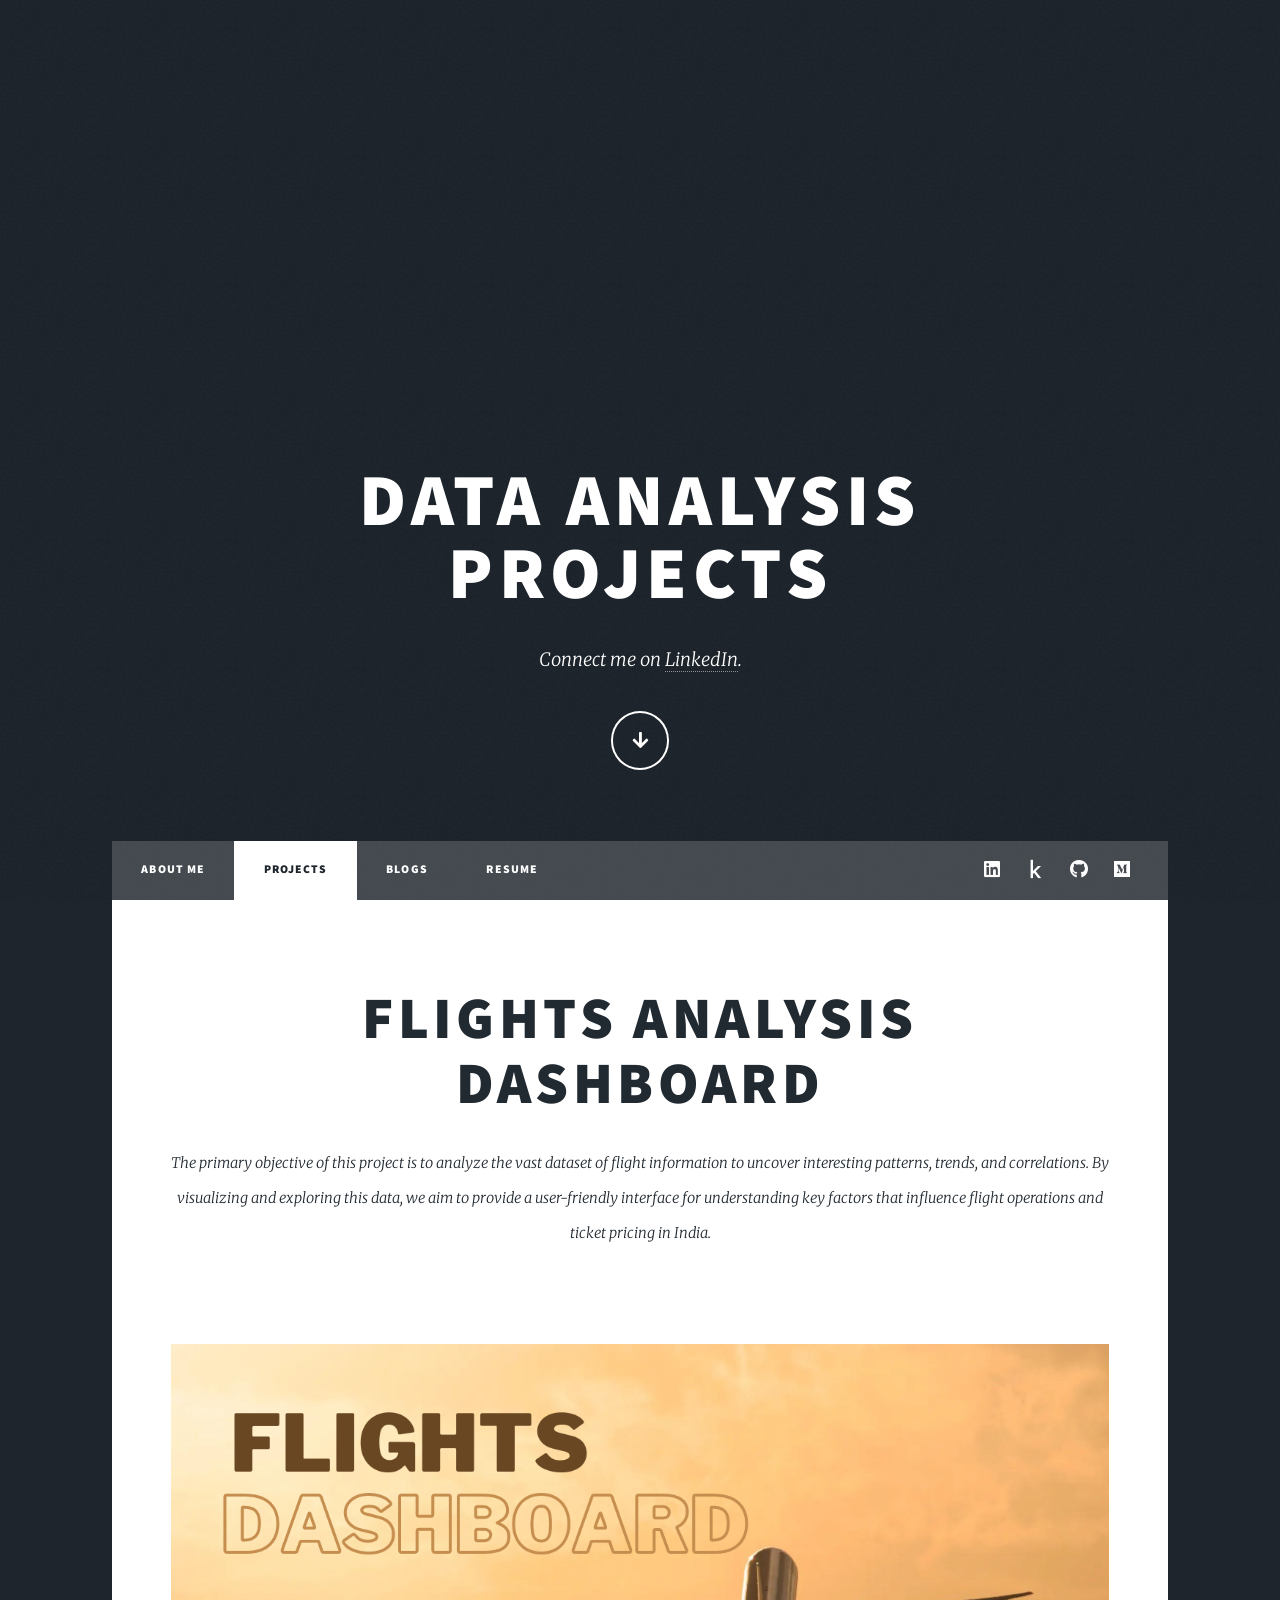
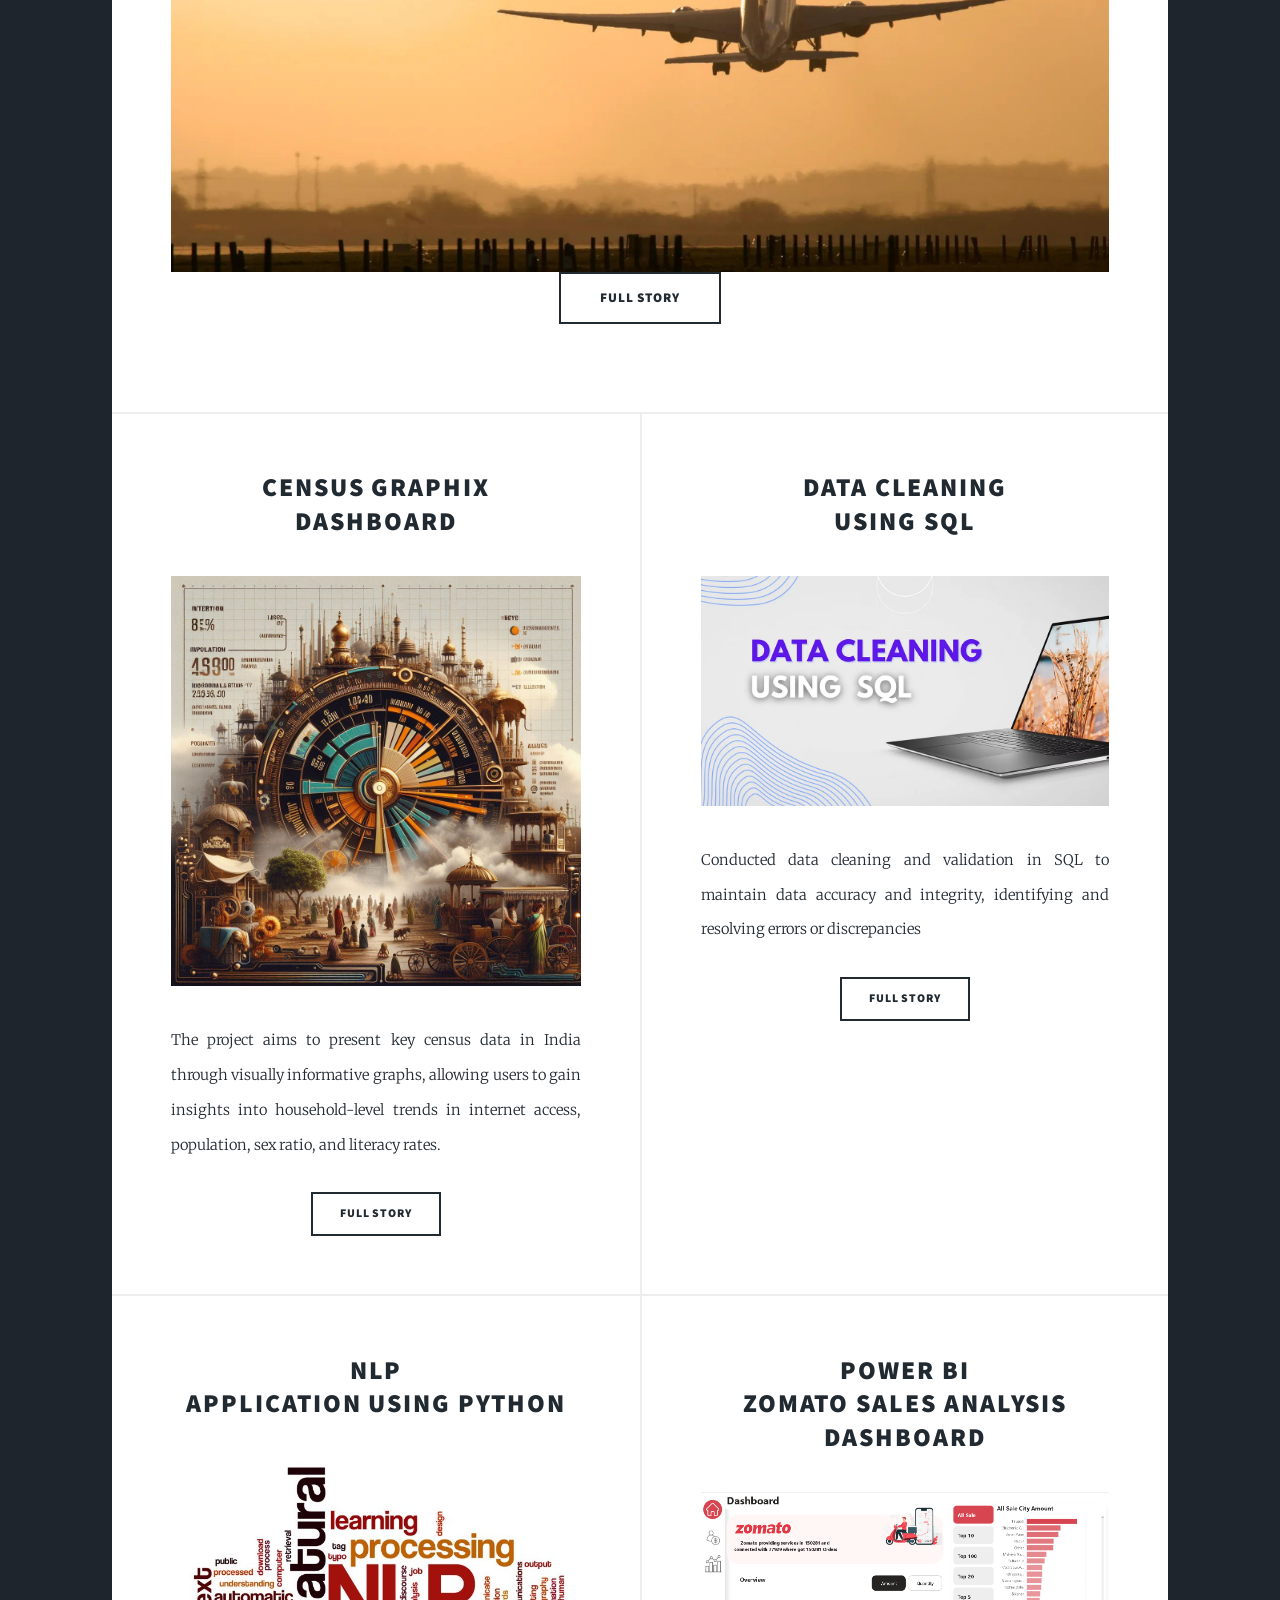
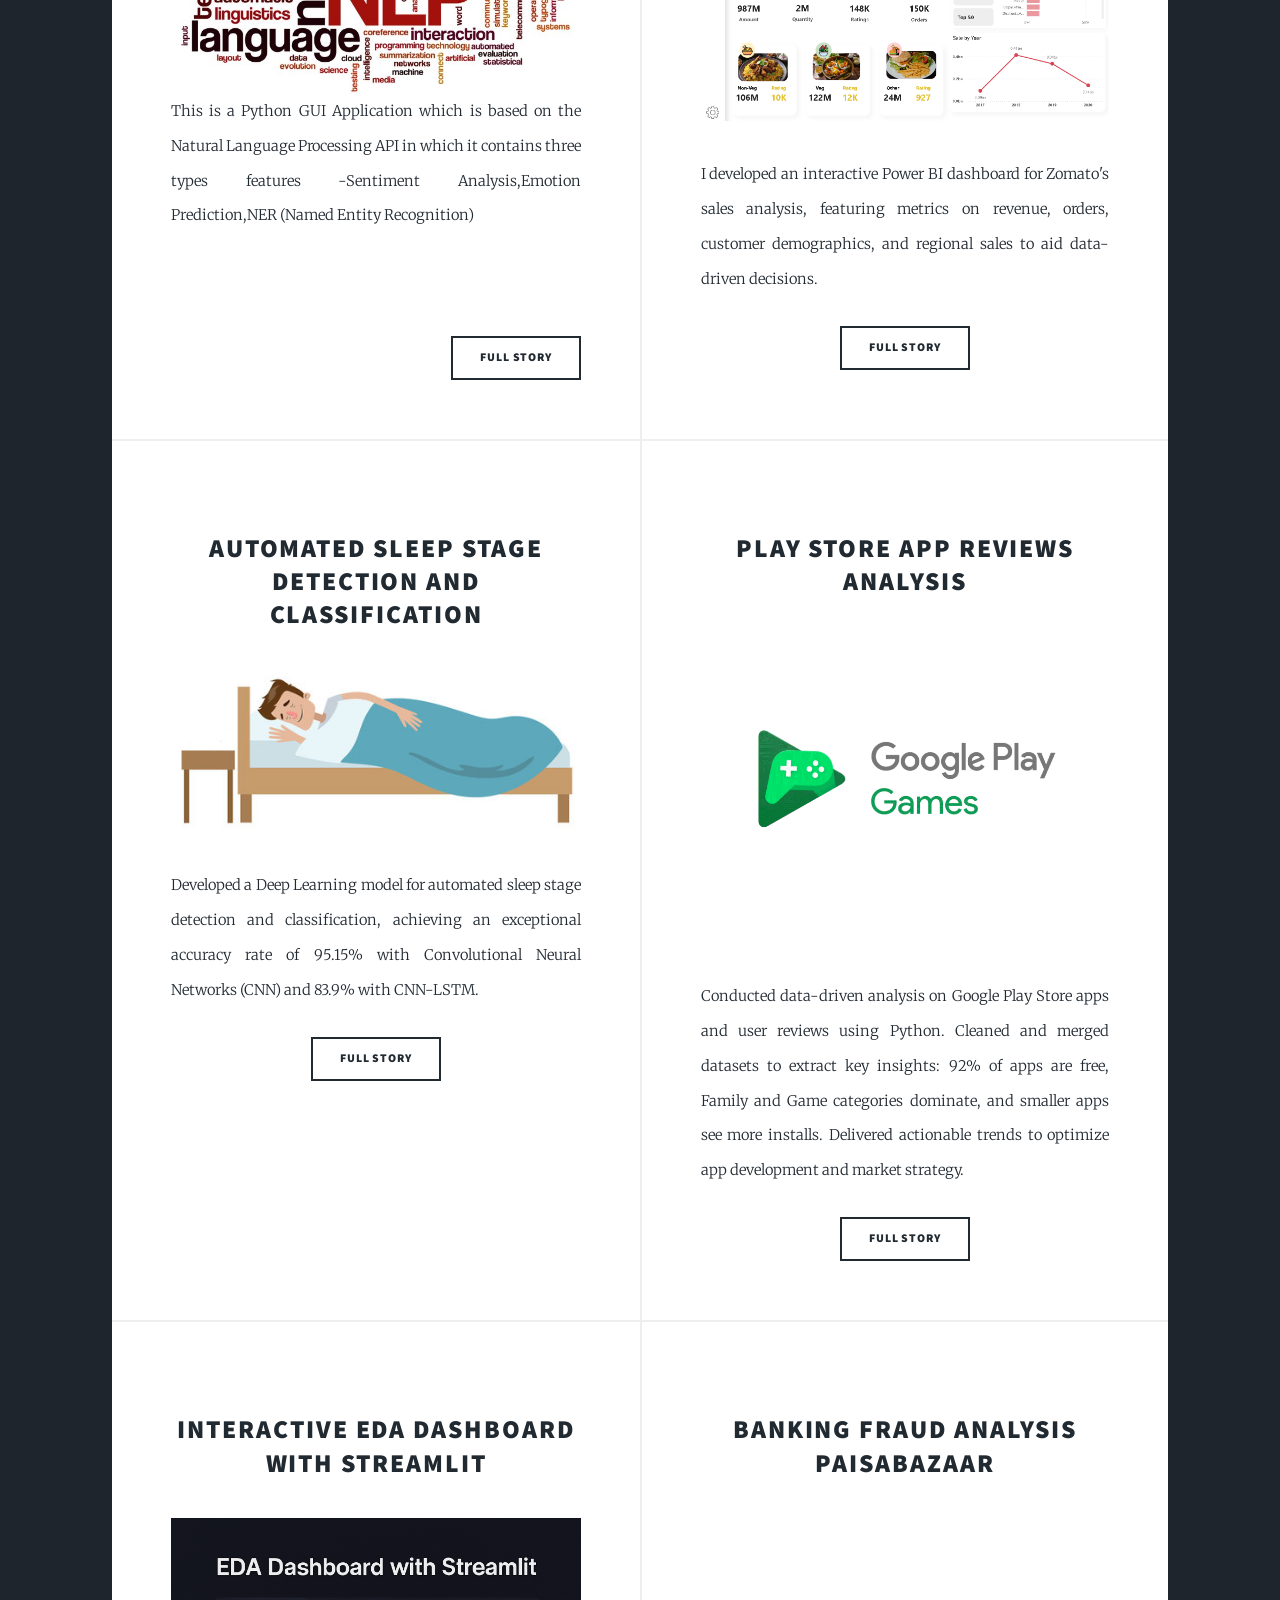
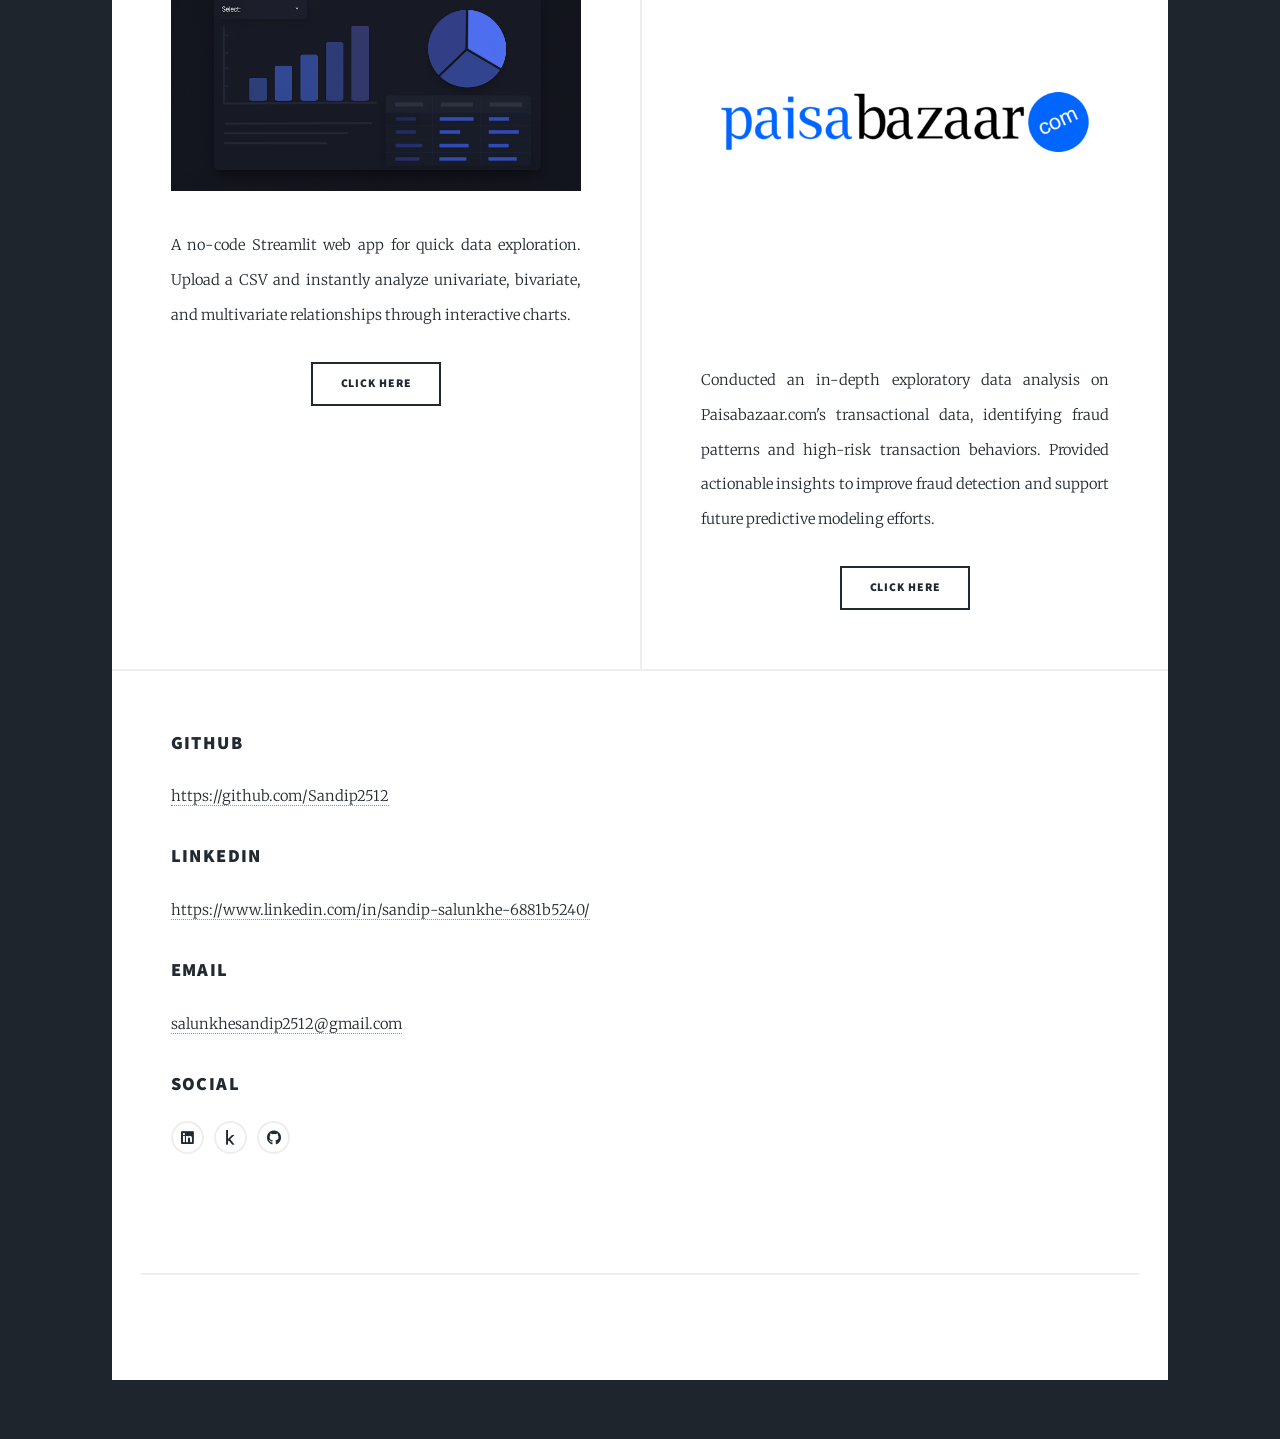
==== commit c72df413: "Update index.html" ====
--- a/index.html
+++ b/index.html
@@ -161,19 +161,6 @@
 									<li><a href="https://github.com/Sandip2512/Banking-Fraud-Analysis-Paisabazzar" class="button">Click here</a></li>
 								</ul>
 							</article>
-							<article>
-							    <header>
-									<!-- <span class="date">April 18, 2017</span> -->
-									<h2><a href="https://github.com/Sandip2512/Play-Store-App-Review-Analysis"><br />
-									Play Store App Reviews Analysis</a></h2>
-								</header>
-								<a href="#" class="image fit"><img src="fsad.png" alt="Play Store Analysis" /></a>
-								<p>Conducted data-driven analysis on Google Play Store apps and user reviews using Python. Cleaned and merged datasets to extract key insights: 92% of apps are free, Family and Game categories dominate, and smaller apps see more installs. Delivered actionable trends to optimize app development and market strategy.</p>
-								<ul class="actions special">
-									<li><a href="https://github.com/Sandip2512/Play-Store-App-Review-Analysis" class="button">Full Story</a></li>
-								</ul>
-							</article>	
-							
 
 						</section>	
 						</section>
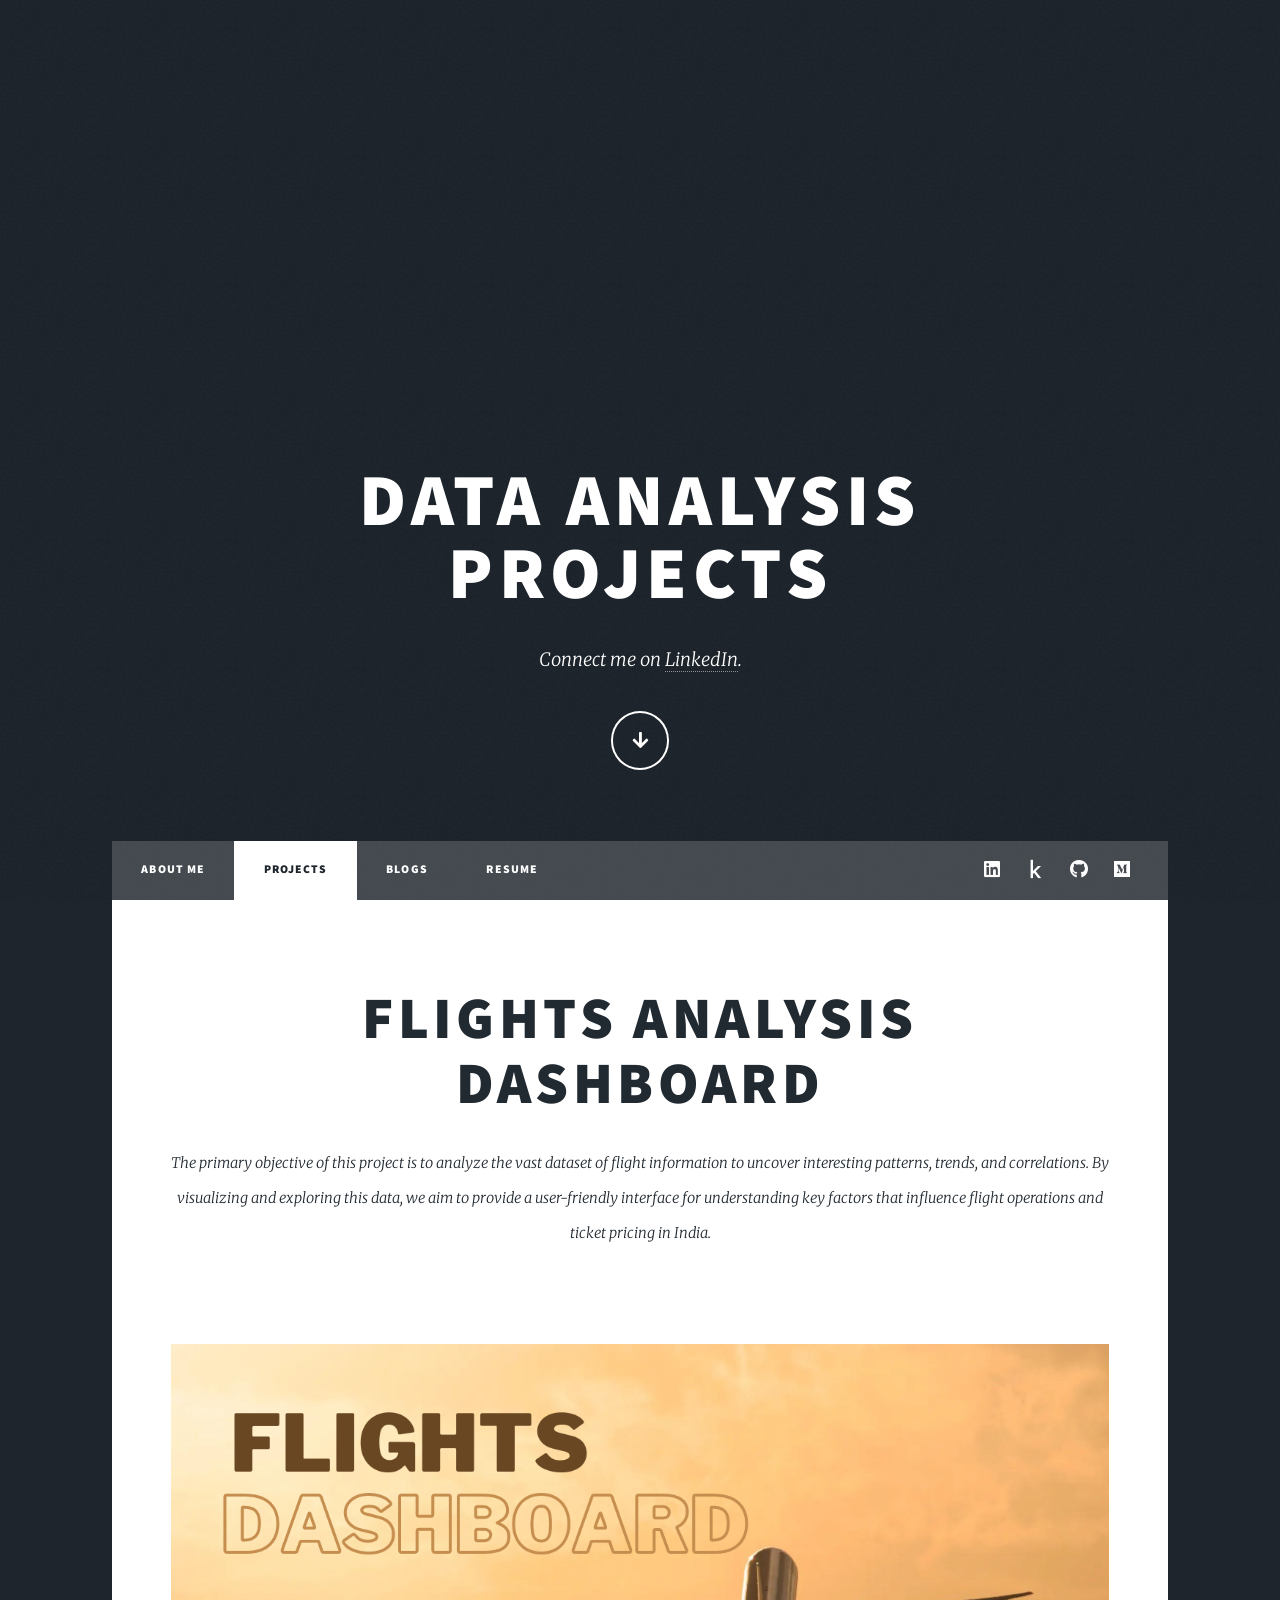
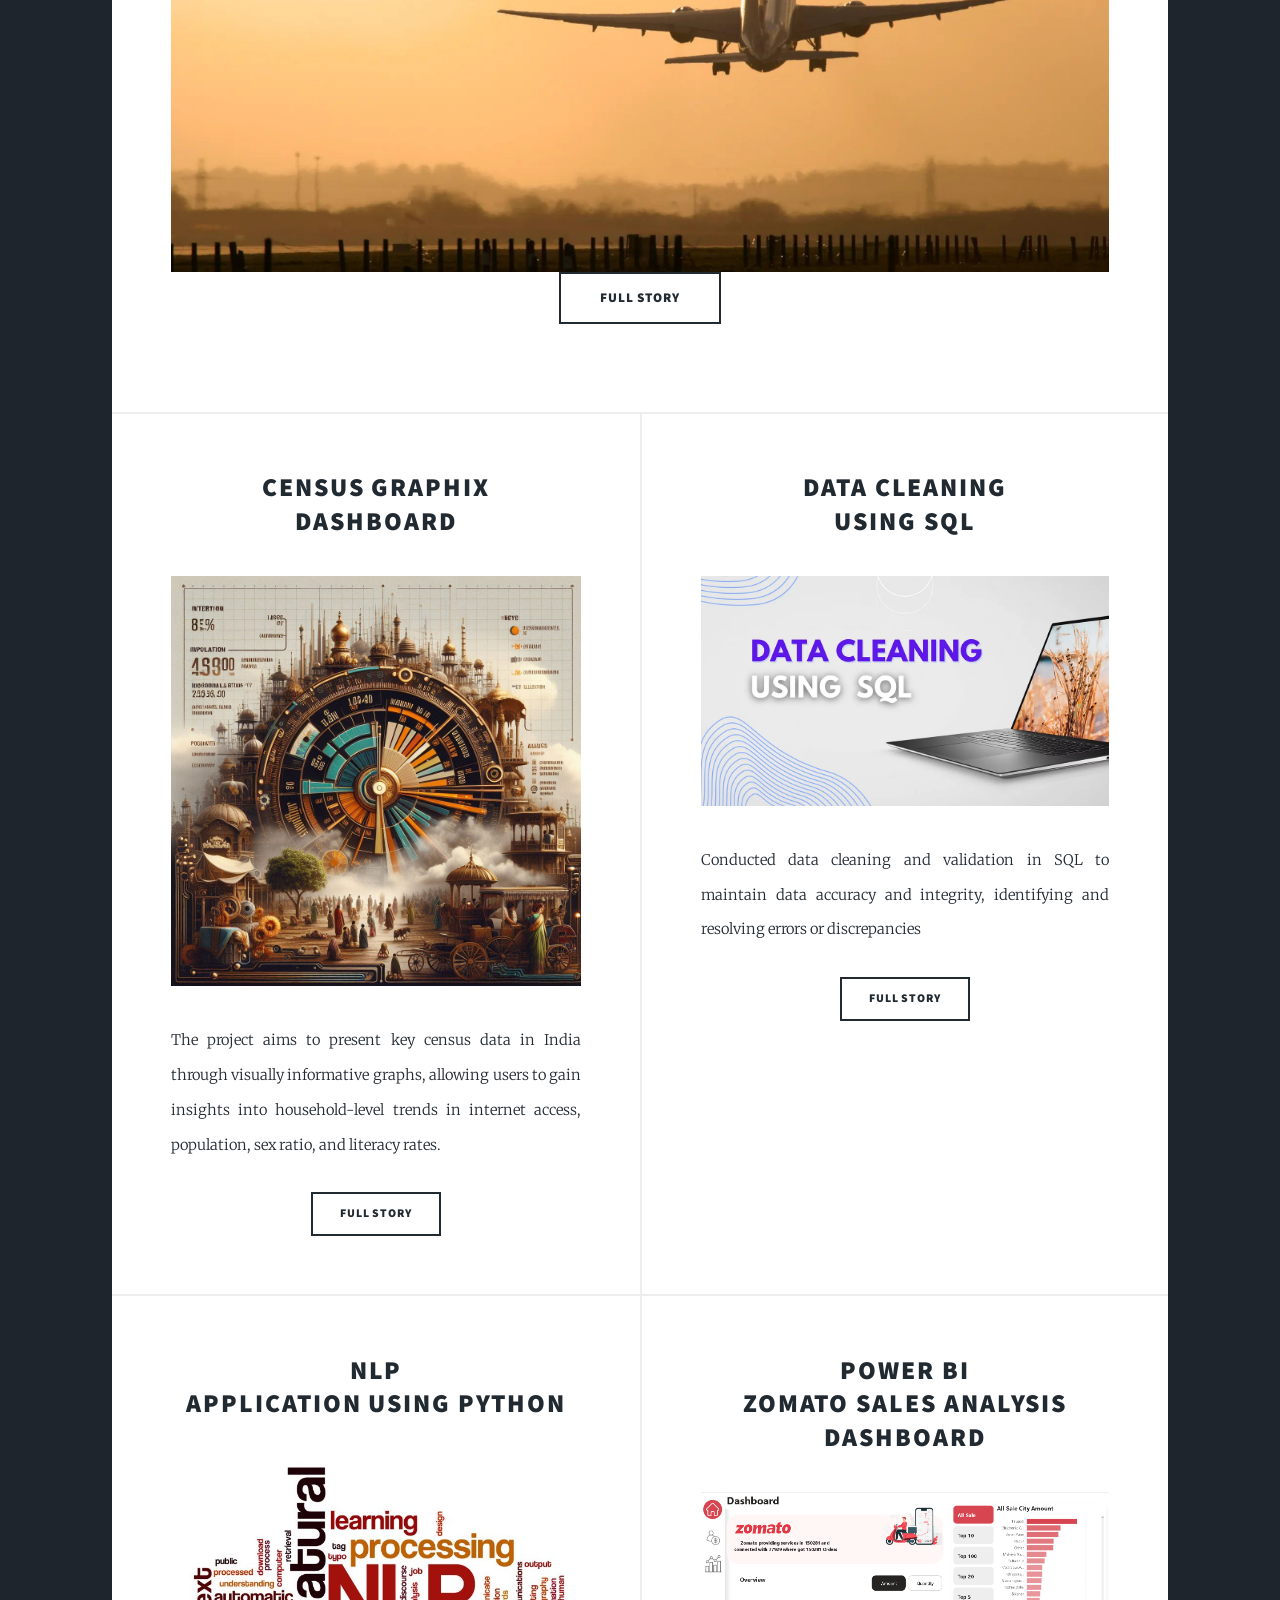
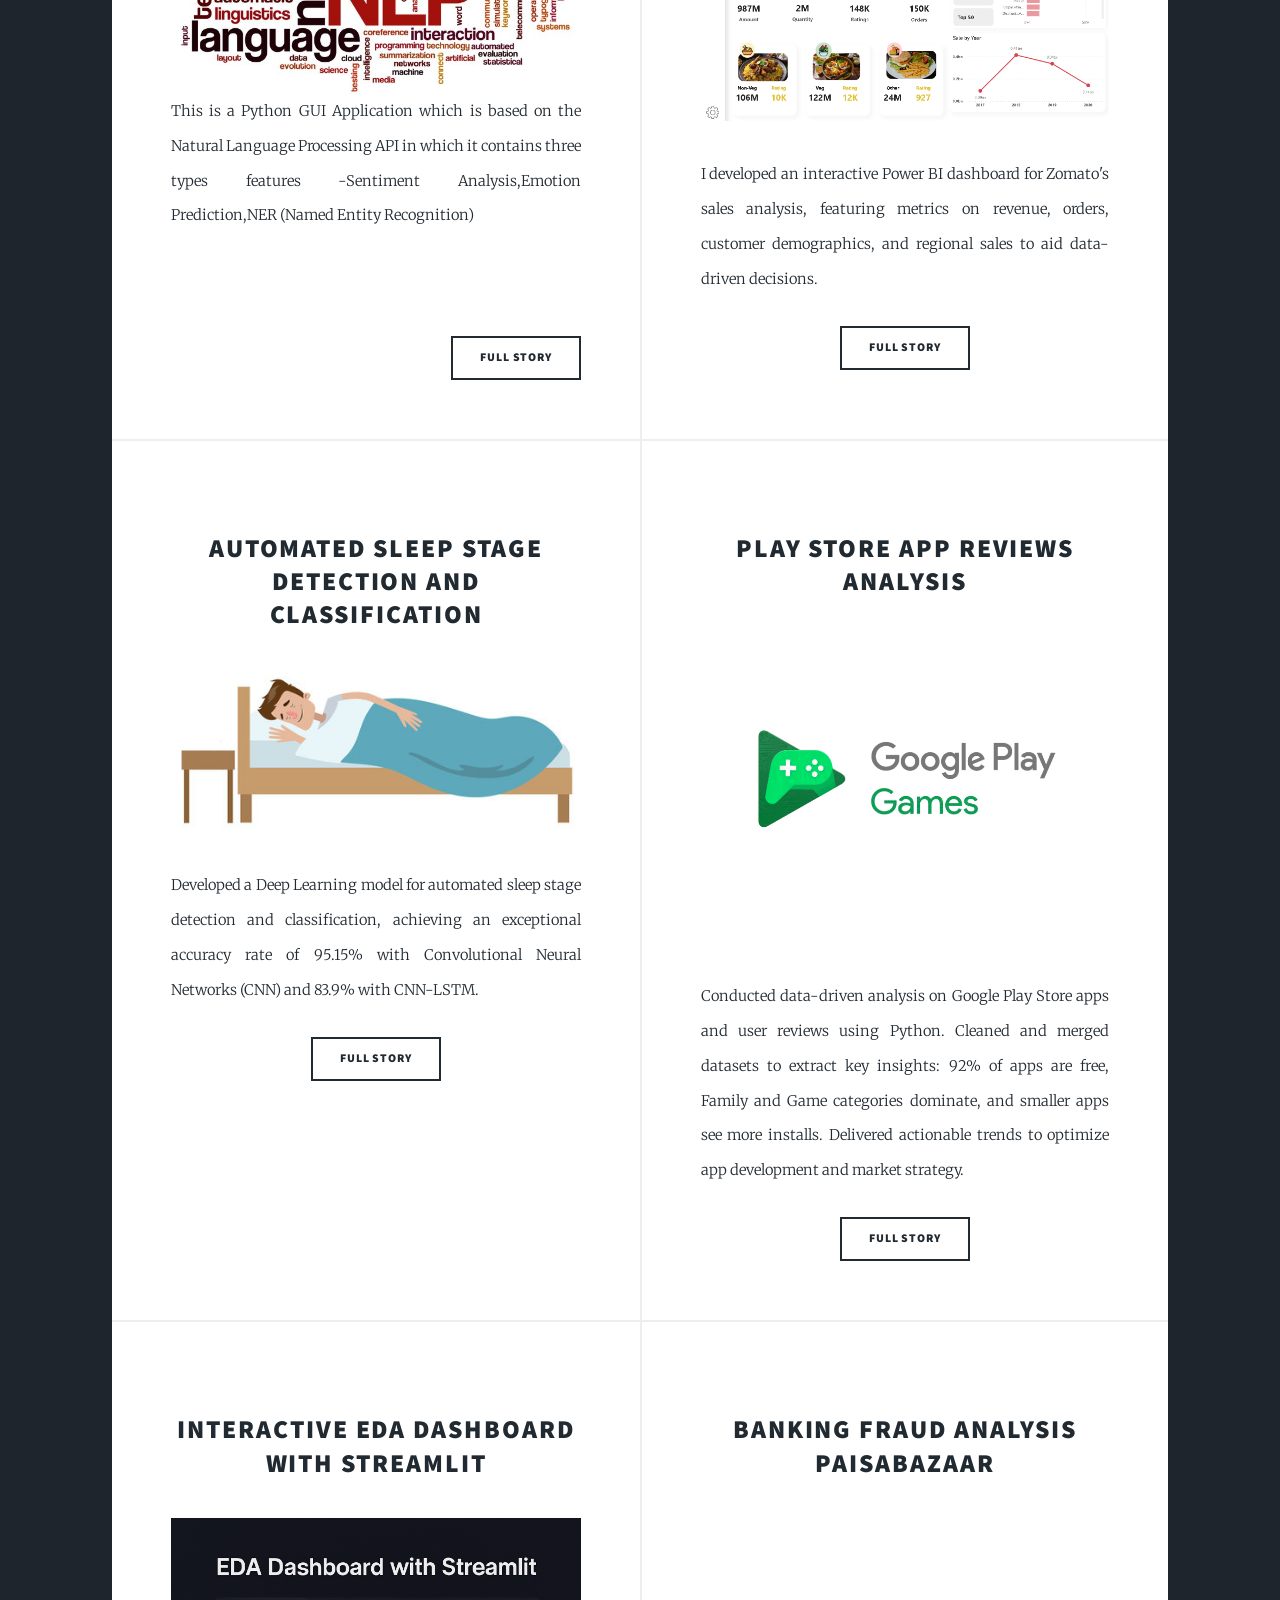
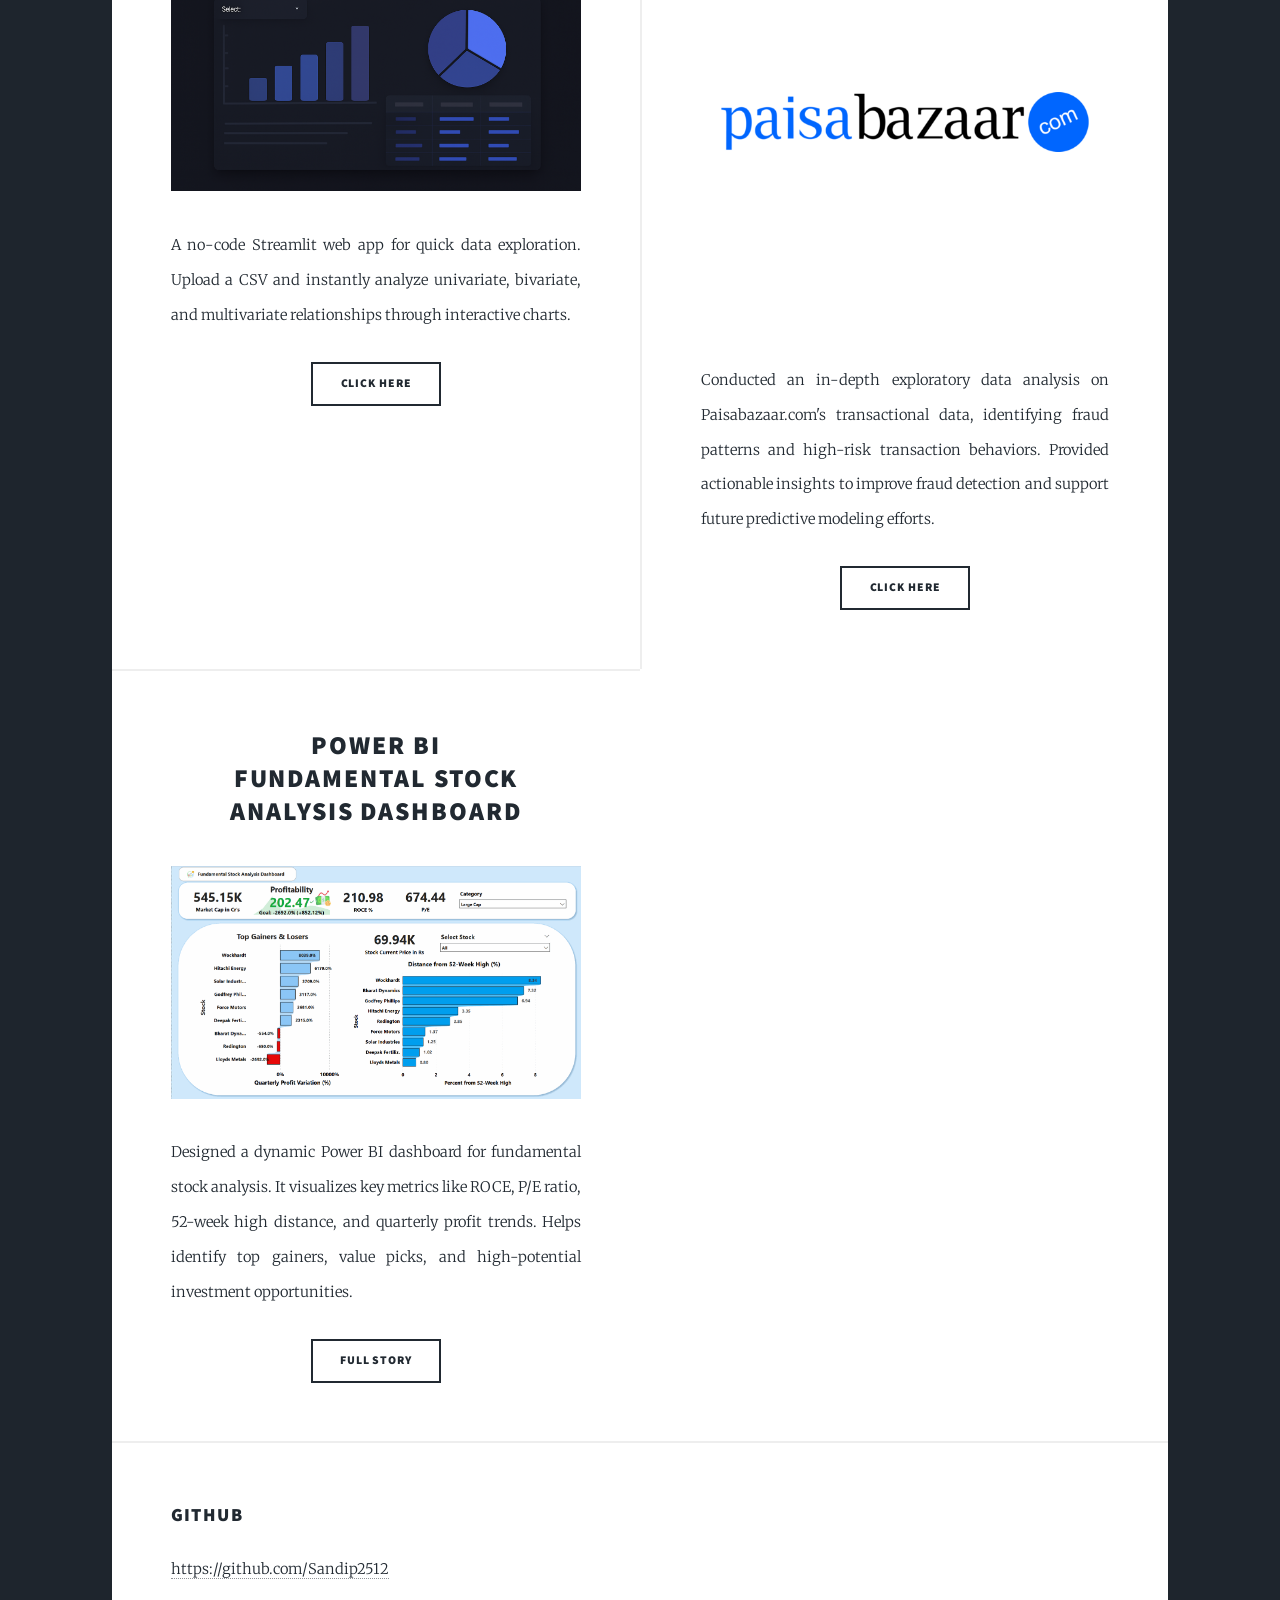
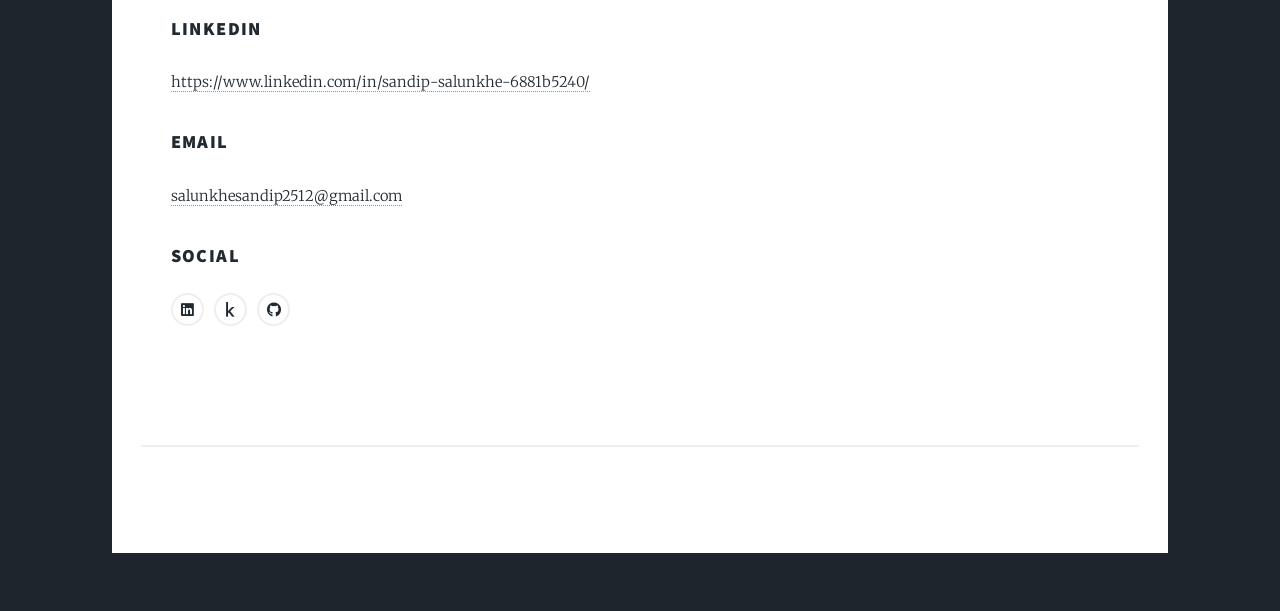
==== commit 361ccb4f: "Update index.html" ====
--- a/index.html
+++ b/index.html
@@ -161,6 +161,18 @@
 									<li><a href="https://github.com/Sandip2512/Banking-Fraud-Analysis-Paisabazzar" class="button">Click here</a></li>
 								</ul>
 							</article>
+							<article>
+							    <header>
+									<!-- <span class="date">April 18, 2017</span> -->
+									<h2><a href="https://github.com/Sandip2512/Fundamental-Stock-Analysis-Dashboard">Power BI<br />
+									Fundamental Stock Analysis Dashboard</a></h2>
+								</header>
+								<a href="#" class="image fit"><img src="images/fsad.gif" alt="Fundamental Stock Analysis Dashboard" /></a>
+								<p>Designed a dynamic Power BI dashboard for fundamental stock analysis. It visualizes key metrics like ROCE, P/E ratio, 52-week high distance, and quarterly profit trends. Helps identify top gainers, value picks, and high-potential investment opportunities.</p>
+								<ul class="actions special">
+									<li><a href="https://github.com/Sandip2512/Fundamental-Stock-Analysis-Dashboard" class="button">Full Story</a></li>
+								</ul>
+							</article>
 
 						</section>	
 						</section>
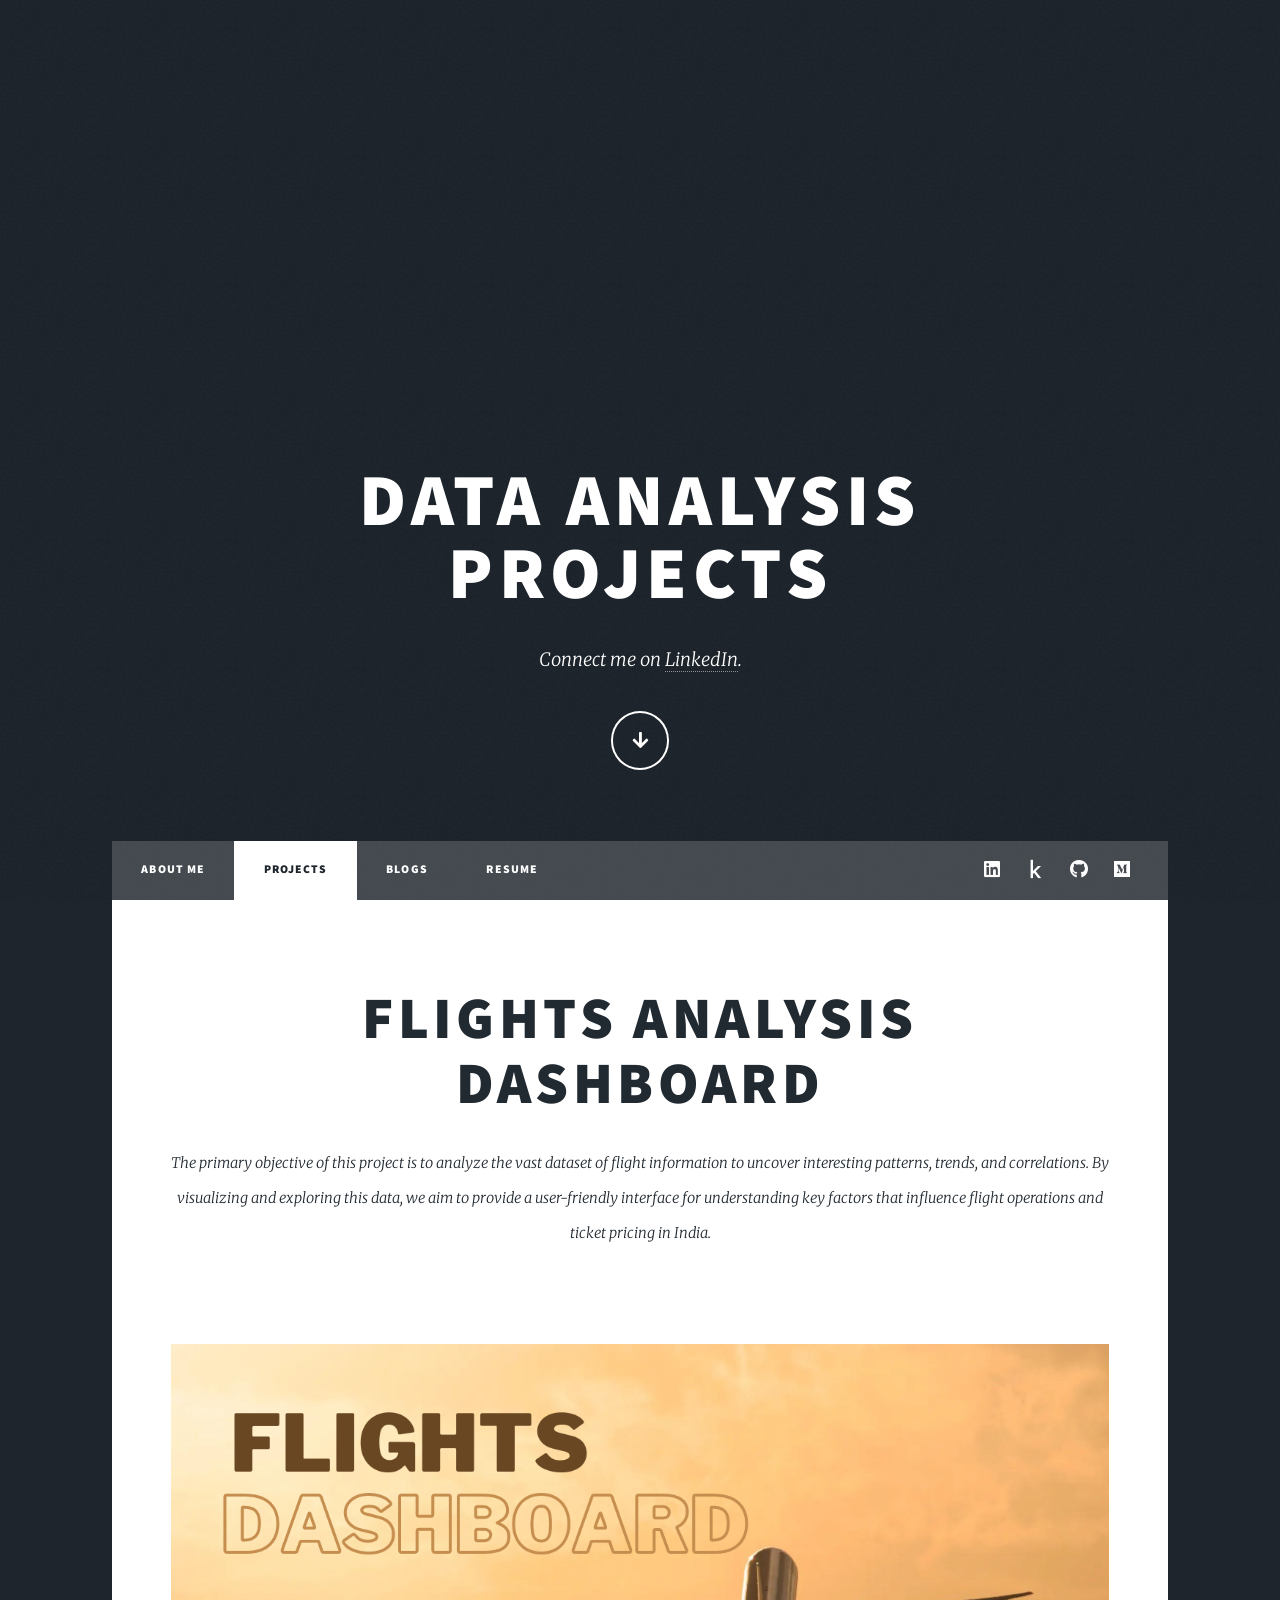
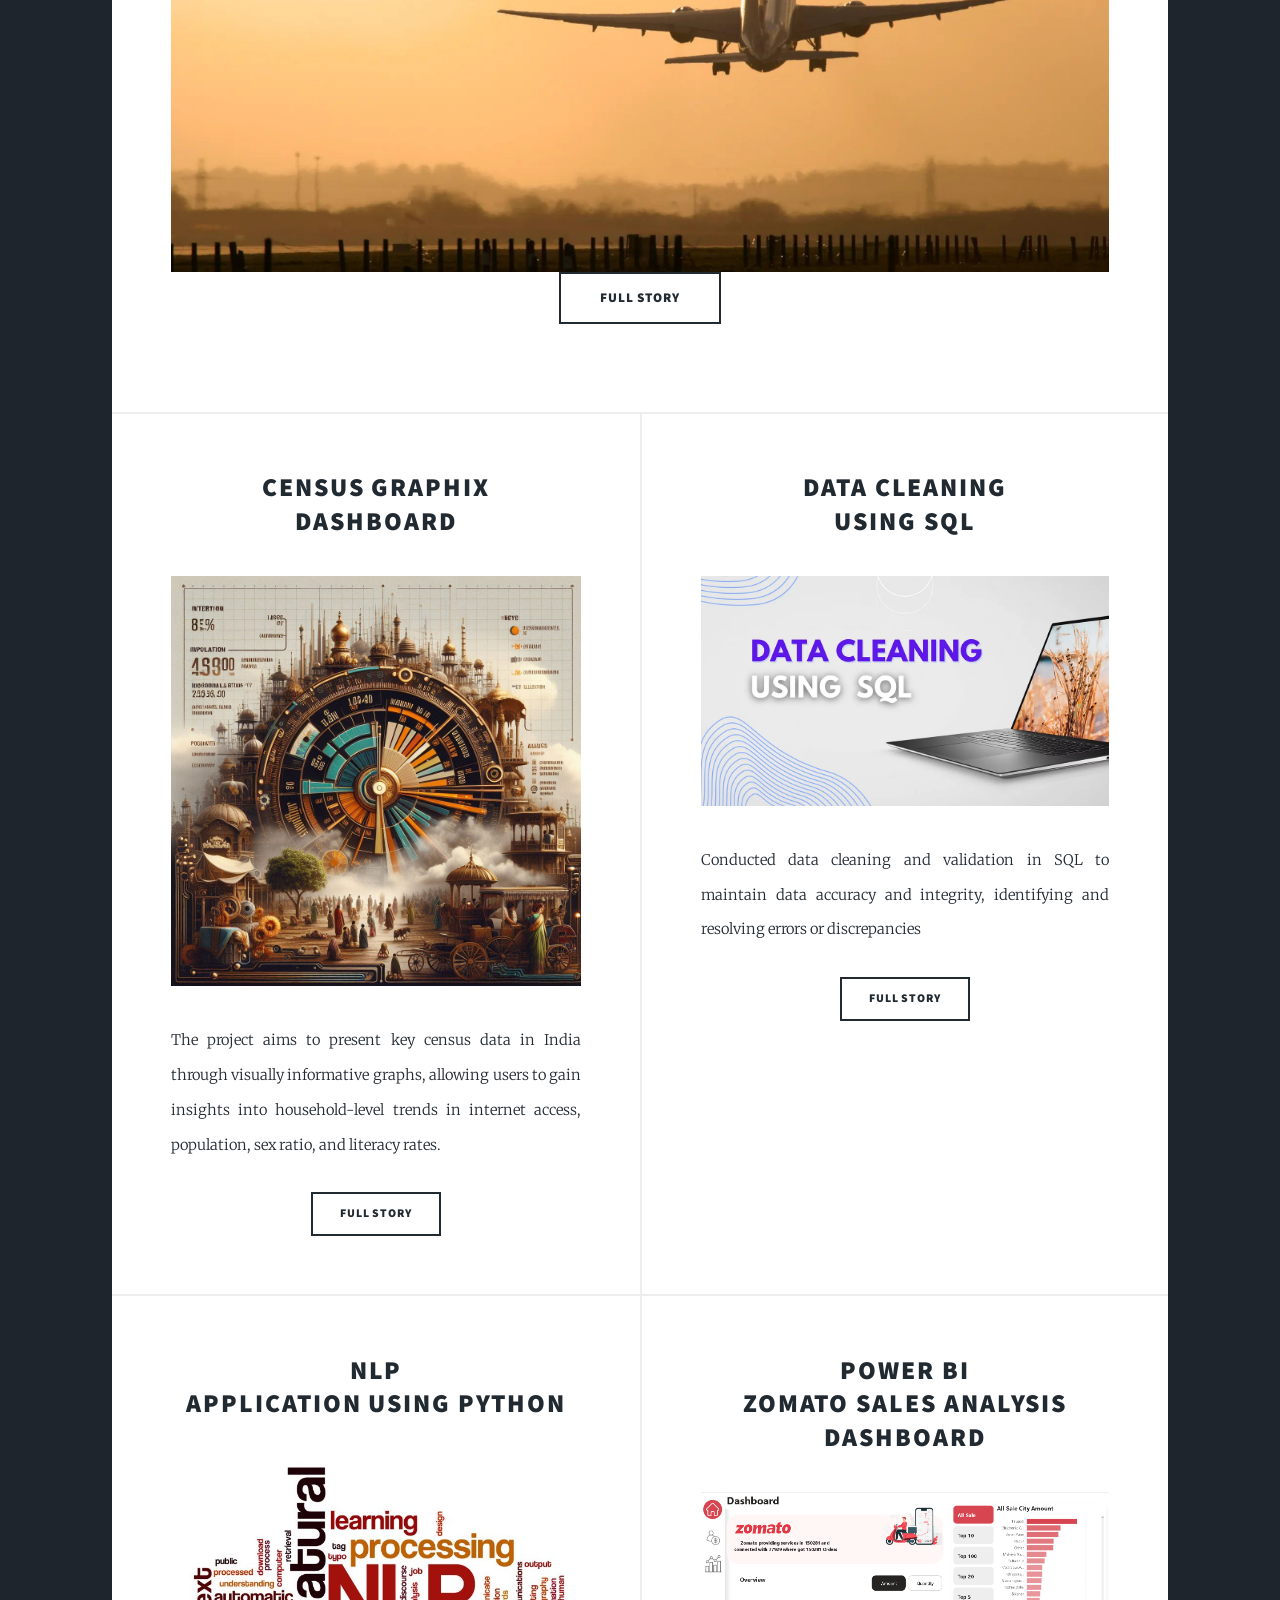
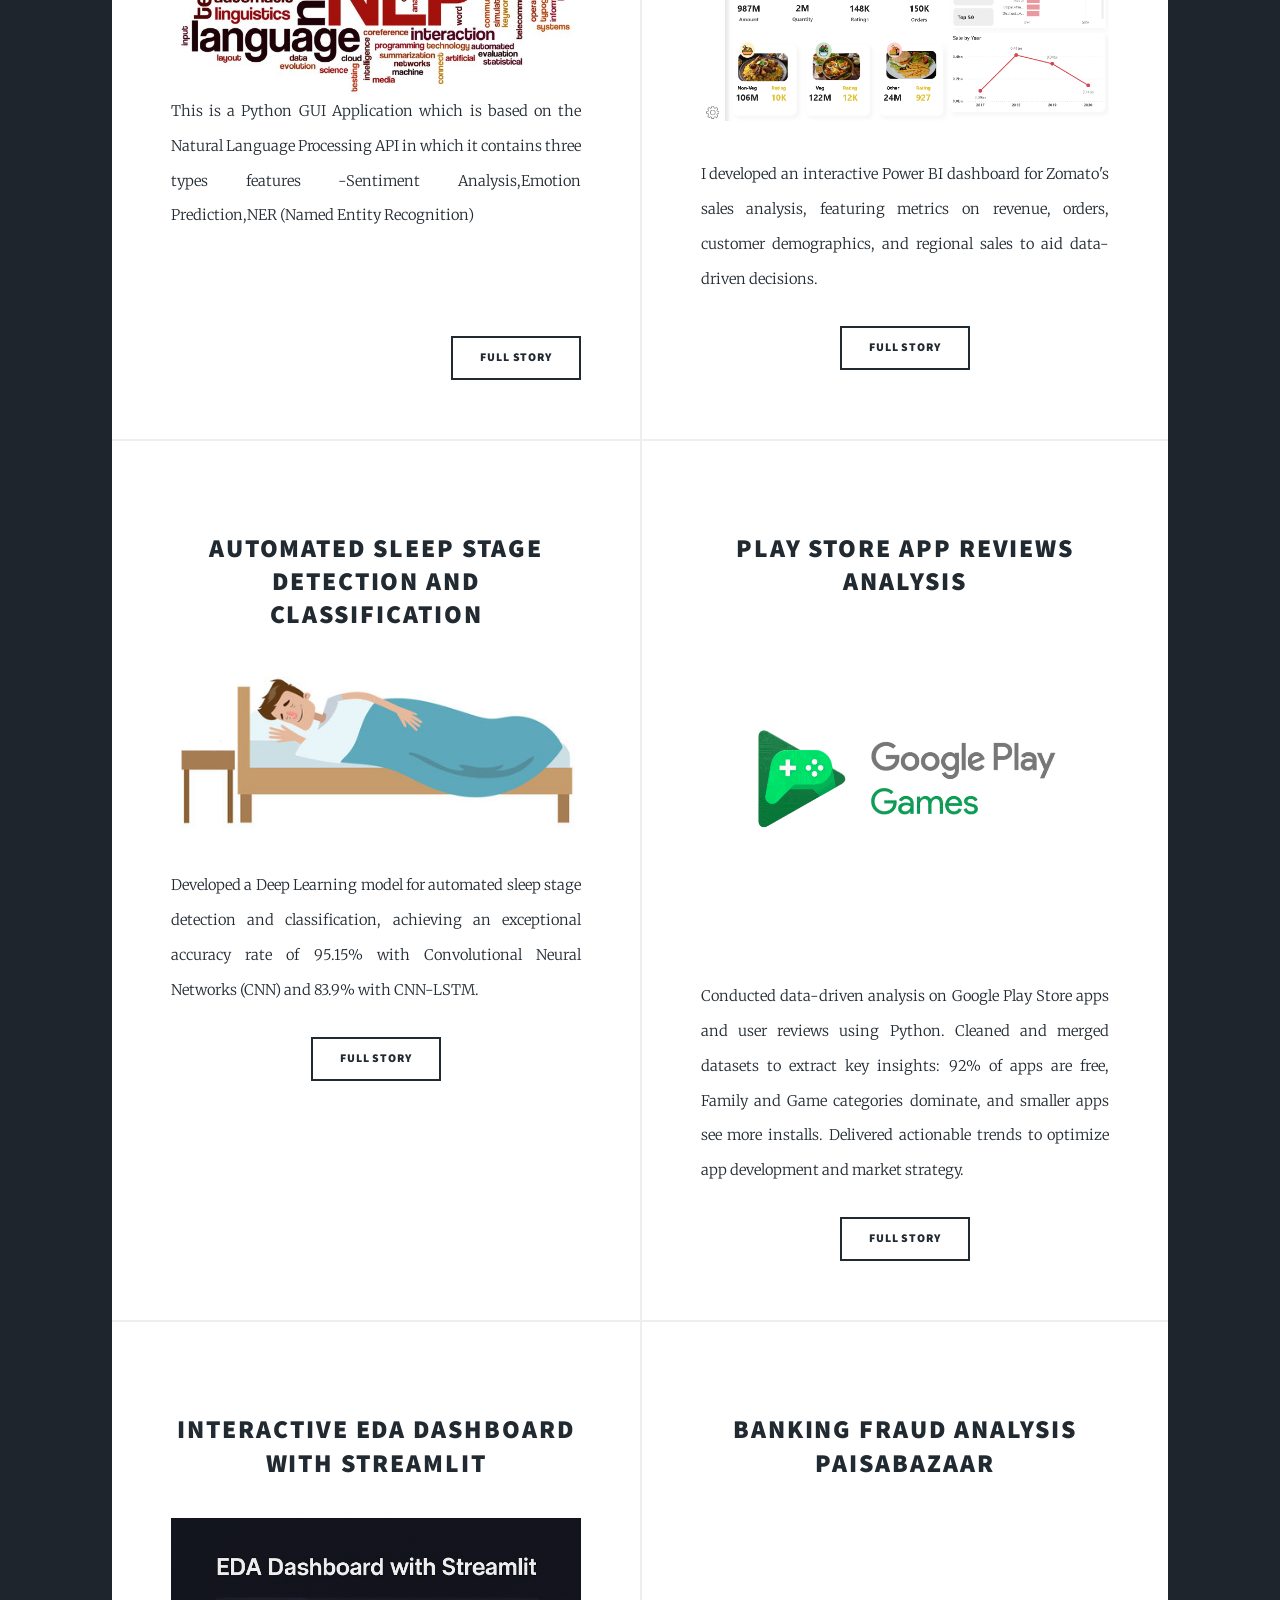
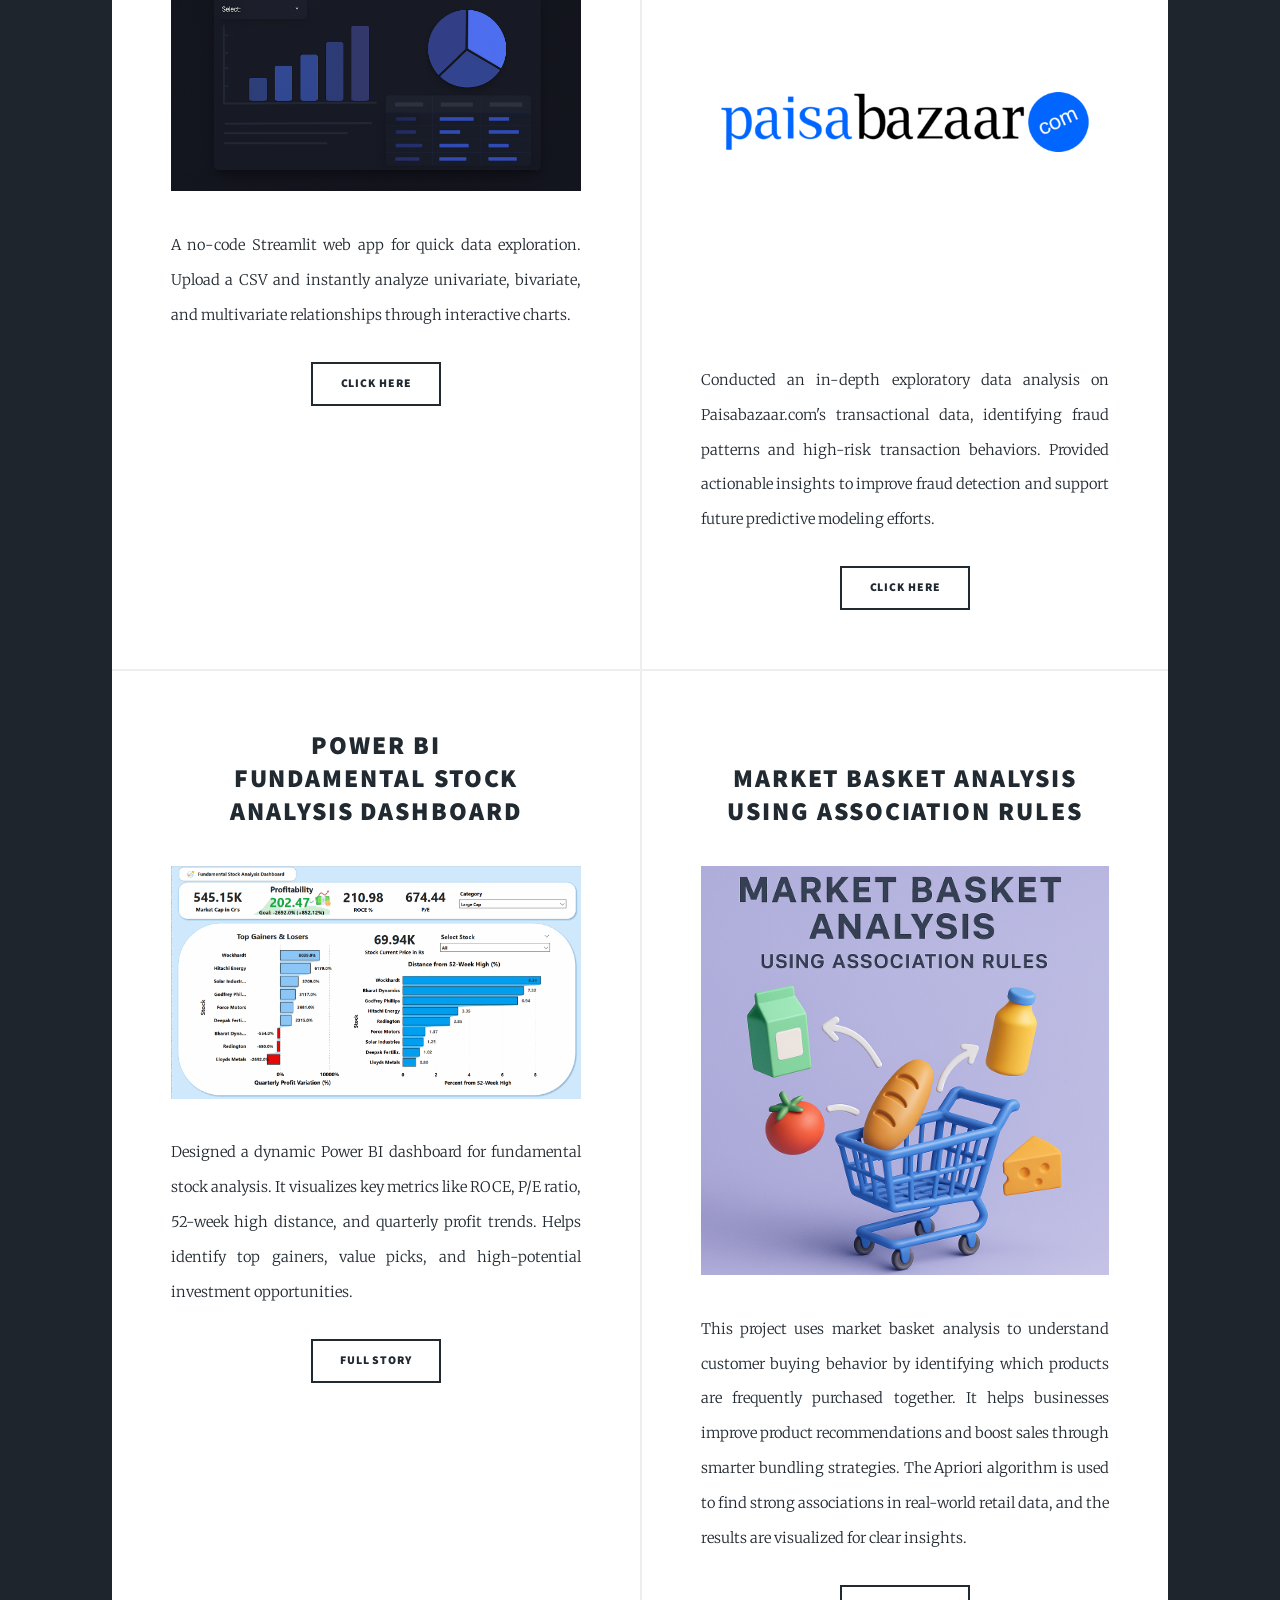
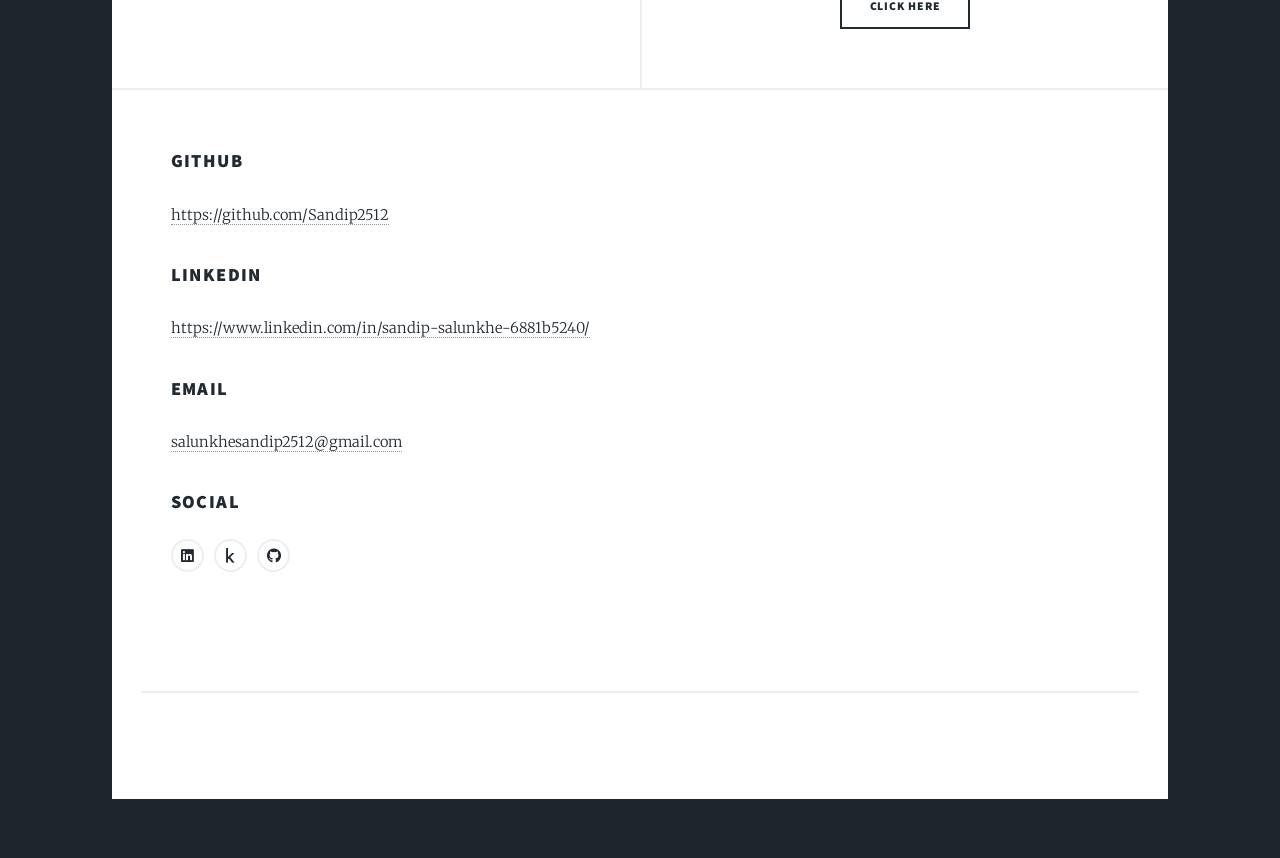
==== commit 4f4da93c: "Update index.html" ====
--- a/index.html
+++ b/index.html
@@ -173,6 +173,19 @@
 									<li><a href="https://github.com/Sandip2512/Fundamental-Stock-Analysis-Dashboard" class="button">Full Story</a></li>
 								</ul>
 							</article>
+							<article>
+							    <header>
+									<!-- <span class="date">April 18, 2017</span> -->
+									<h2><a href="https://github.com/Sandip2512/Market-Basket-Analysis-Using-Association-Rules"><br />
+									Market Basket Analysis Using Association Rules</a></h2>
+								</header>
+								<a href="#" class="image fit"><img src="images/Market%20Basket%20Analysis%20Using%20Association%20Rules%20image.png" alt="Market Basket Analysis Using Association Rules" /></a>
+								<p>This project uses market basket analysis to understand customer buying behavior by identifying which products are frequently purchased together. It helps businesses improve product recommendations and boost sales through smarter bundling strategies.
+								   The Apriori algorithm is used to find strong associations in real-world retail data, and the results are visualized for clear insights.​</p>
+								<ul class="actions special">
+									<li><a href="https://github.com/Sandip2512/Market-Basket-Analysis-Using-Association-Rules" class="button">Click here</a></li>
+								</ul>
+							</article>
 
 						</section>	
 						</section>
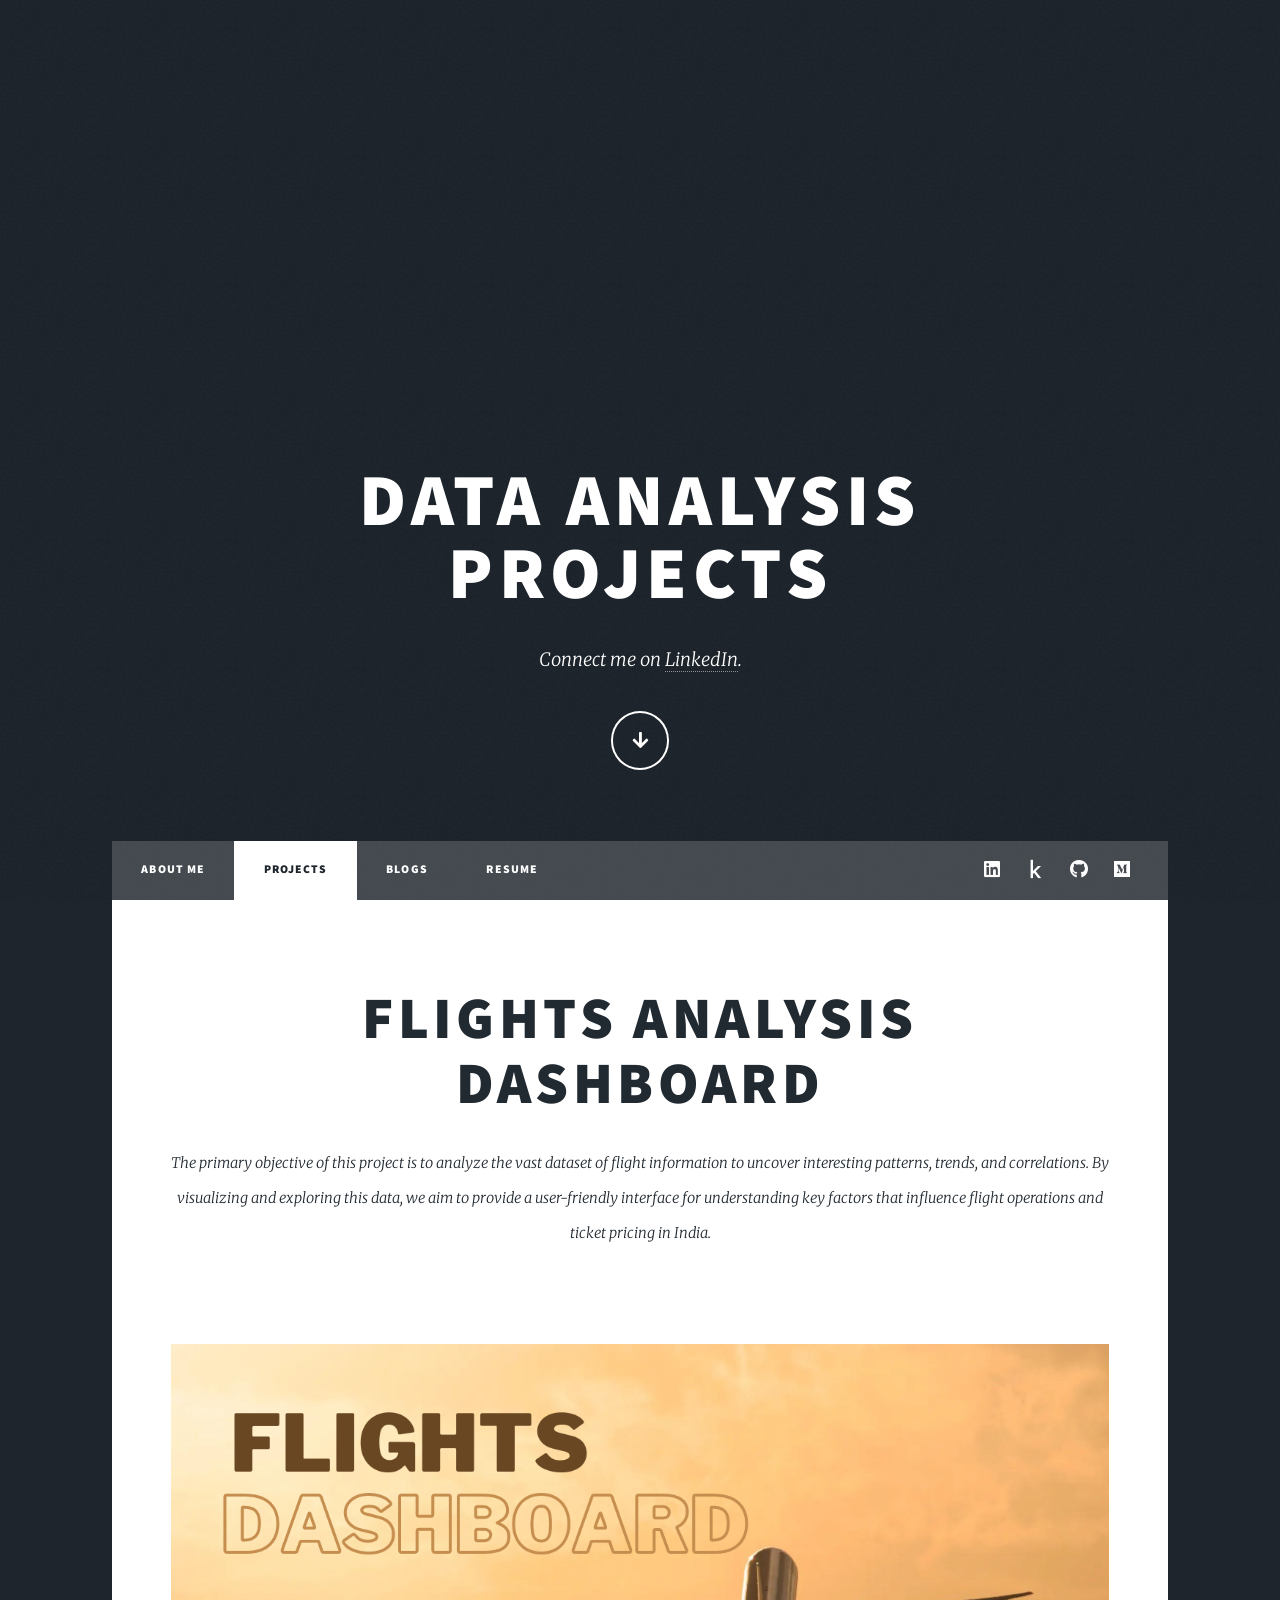
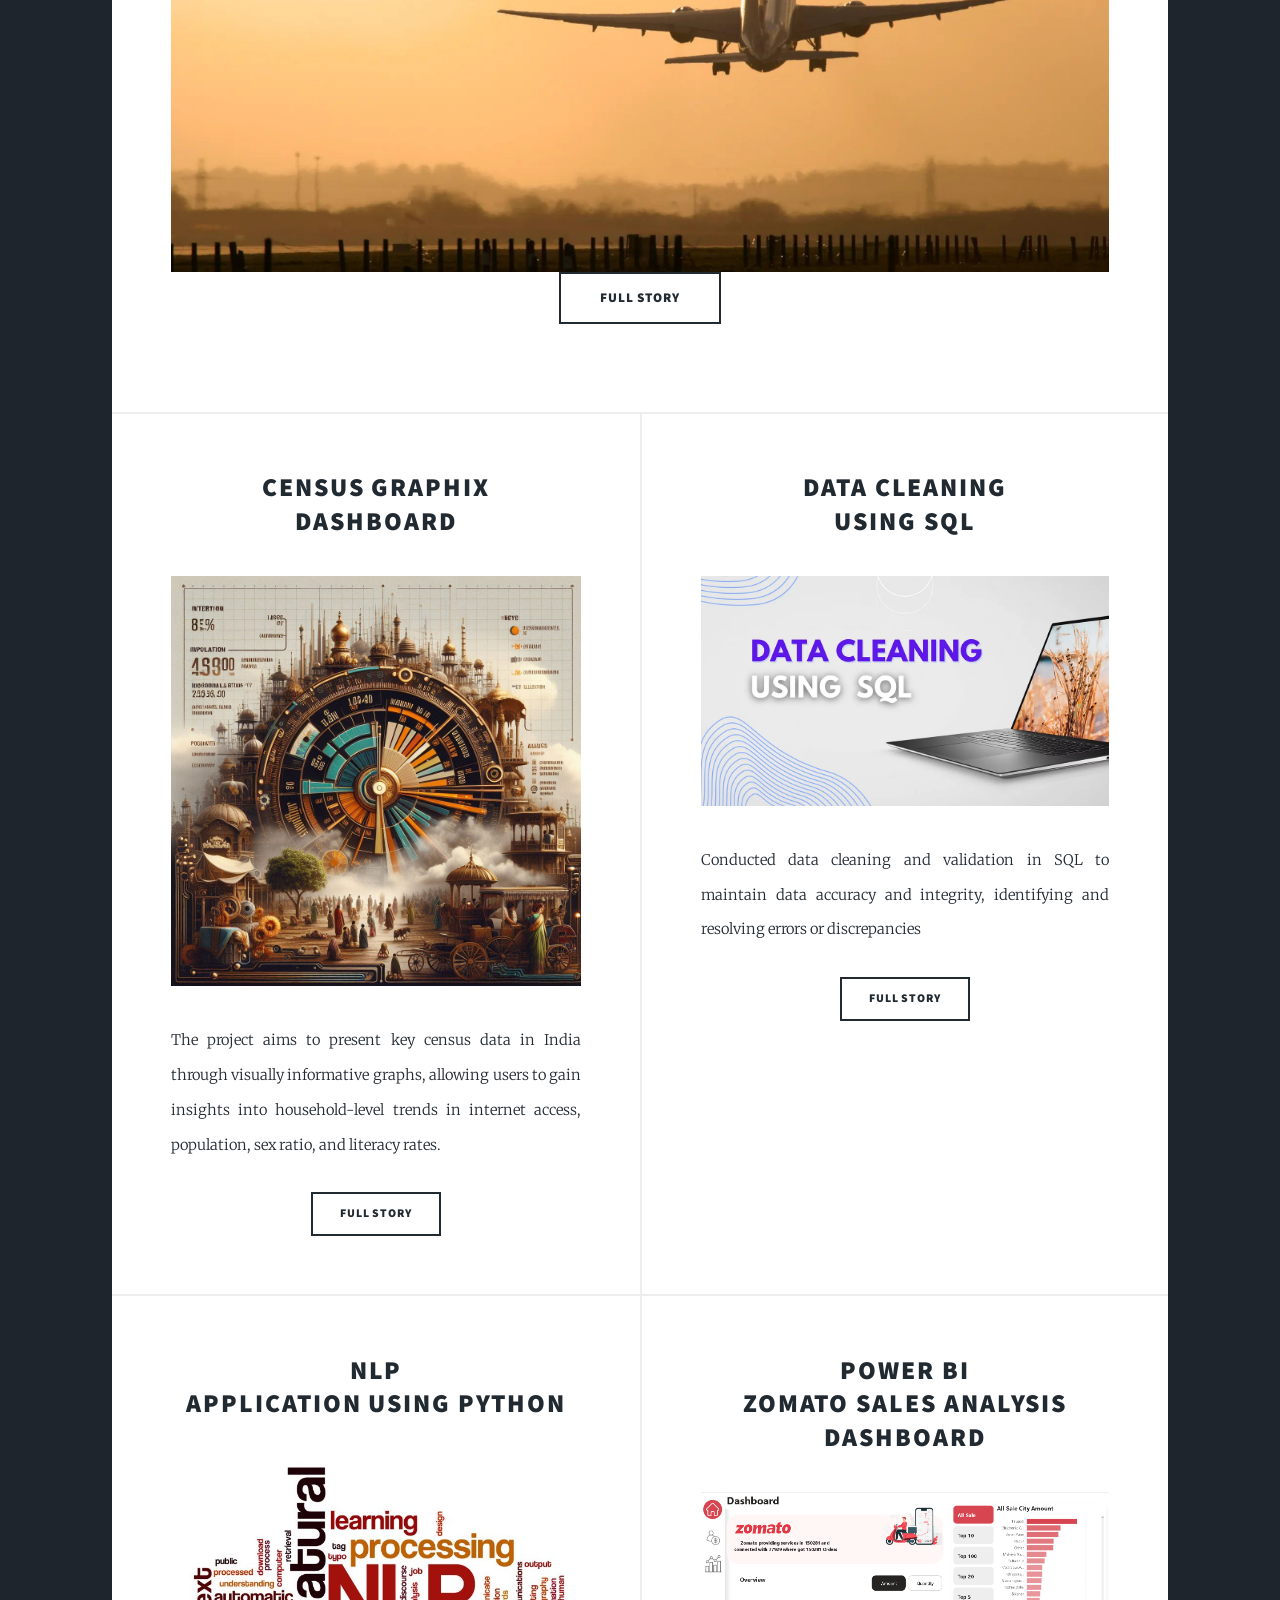
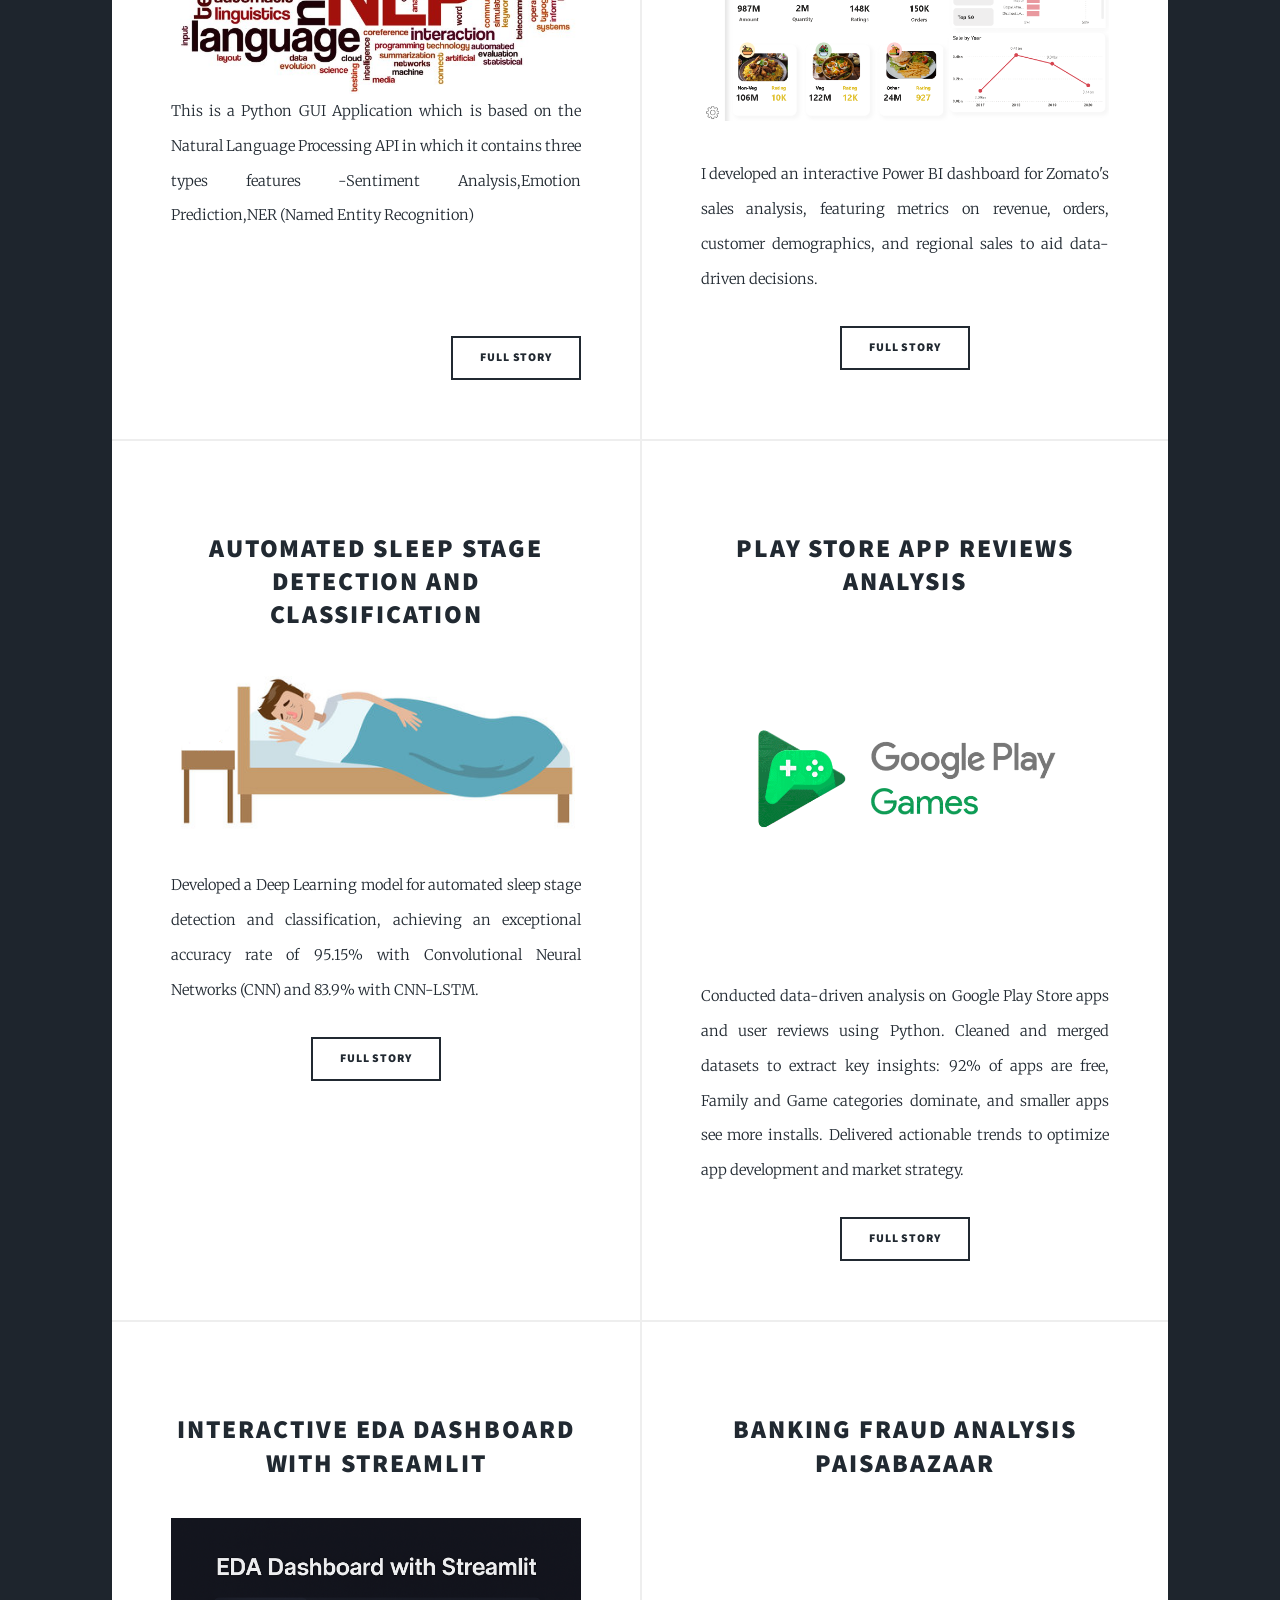
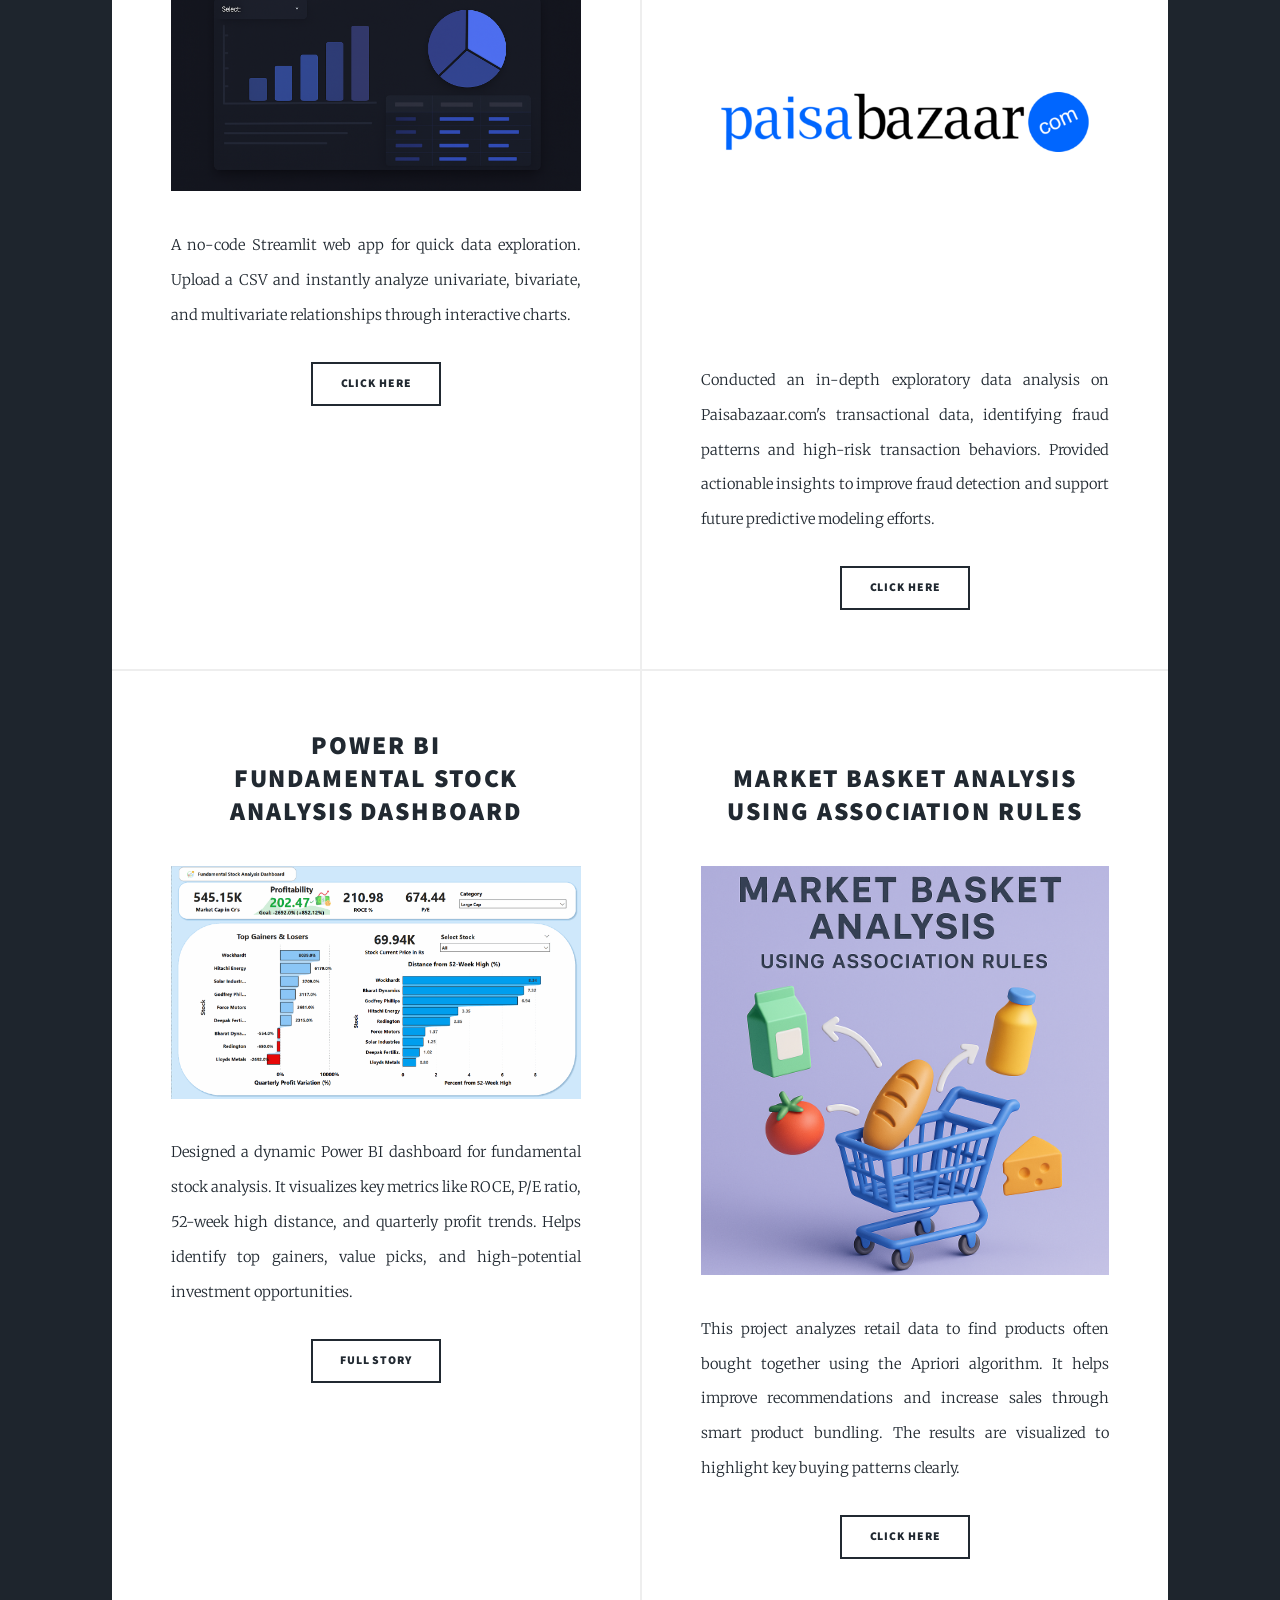
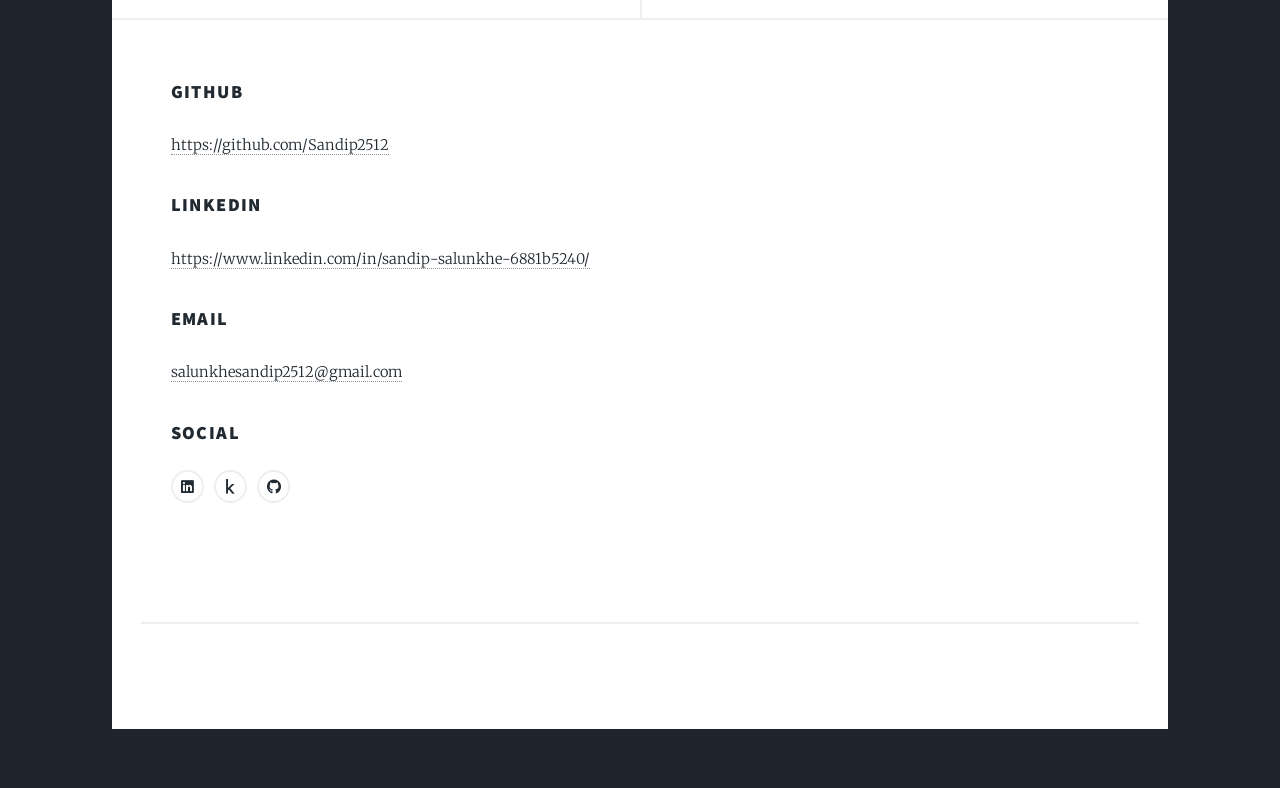
==== commit 5a9163af: "Update index.html" ====
--- a/index.html
+++ b/index.html
@@ -180,8 +180,7 @@
 									Market Basket Analysis Using Association Rules</a></h2>
 								</header>
 								<a href="#" class="image fit"><img src="images/Market%20Basket%20Analysis%20Using%20Association%20Rules%20image.png" alt="Market Basket Analysis Using Association Rules" /></a>
-								<p>This project uses market basket analysis to understand customer buying behavior by identifying which products are frequently purchased together. It helps businesses improve product recommendations and boost sales through smarter bundling strategies.
-								   The Apriori algorithm is used to find strong associations in real-world retail data, and the results are visualized for clear insights.​</p>
+								<p>This project analyzes retail data to find products often bought together using the Apriori algorithm. It helps improve recommendations and increase sales through smart product bundling. The results are visualized to highlight key buying patterns clearly.​</p>
 								<ul class="actions special">
 									<li><a href="https://github.com/Sandip2512/Market-Basket-Analysis-Using-Association-Rules" class="button">Click here</a></li>
 								</ul>
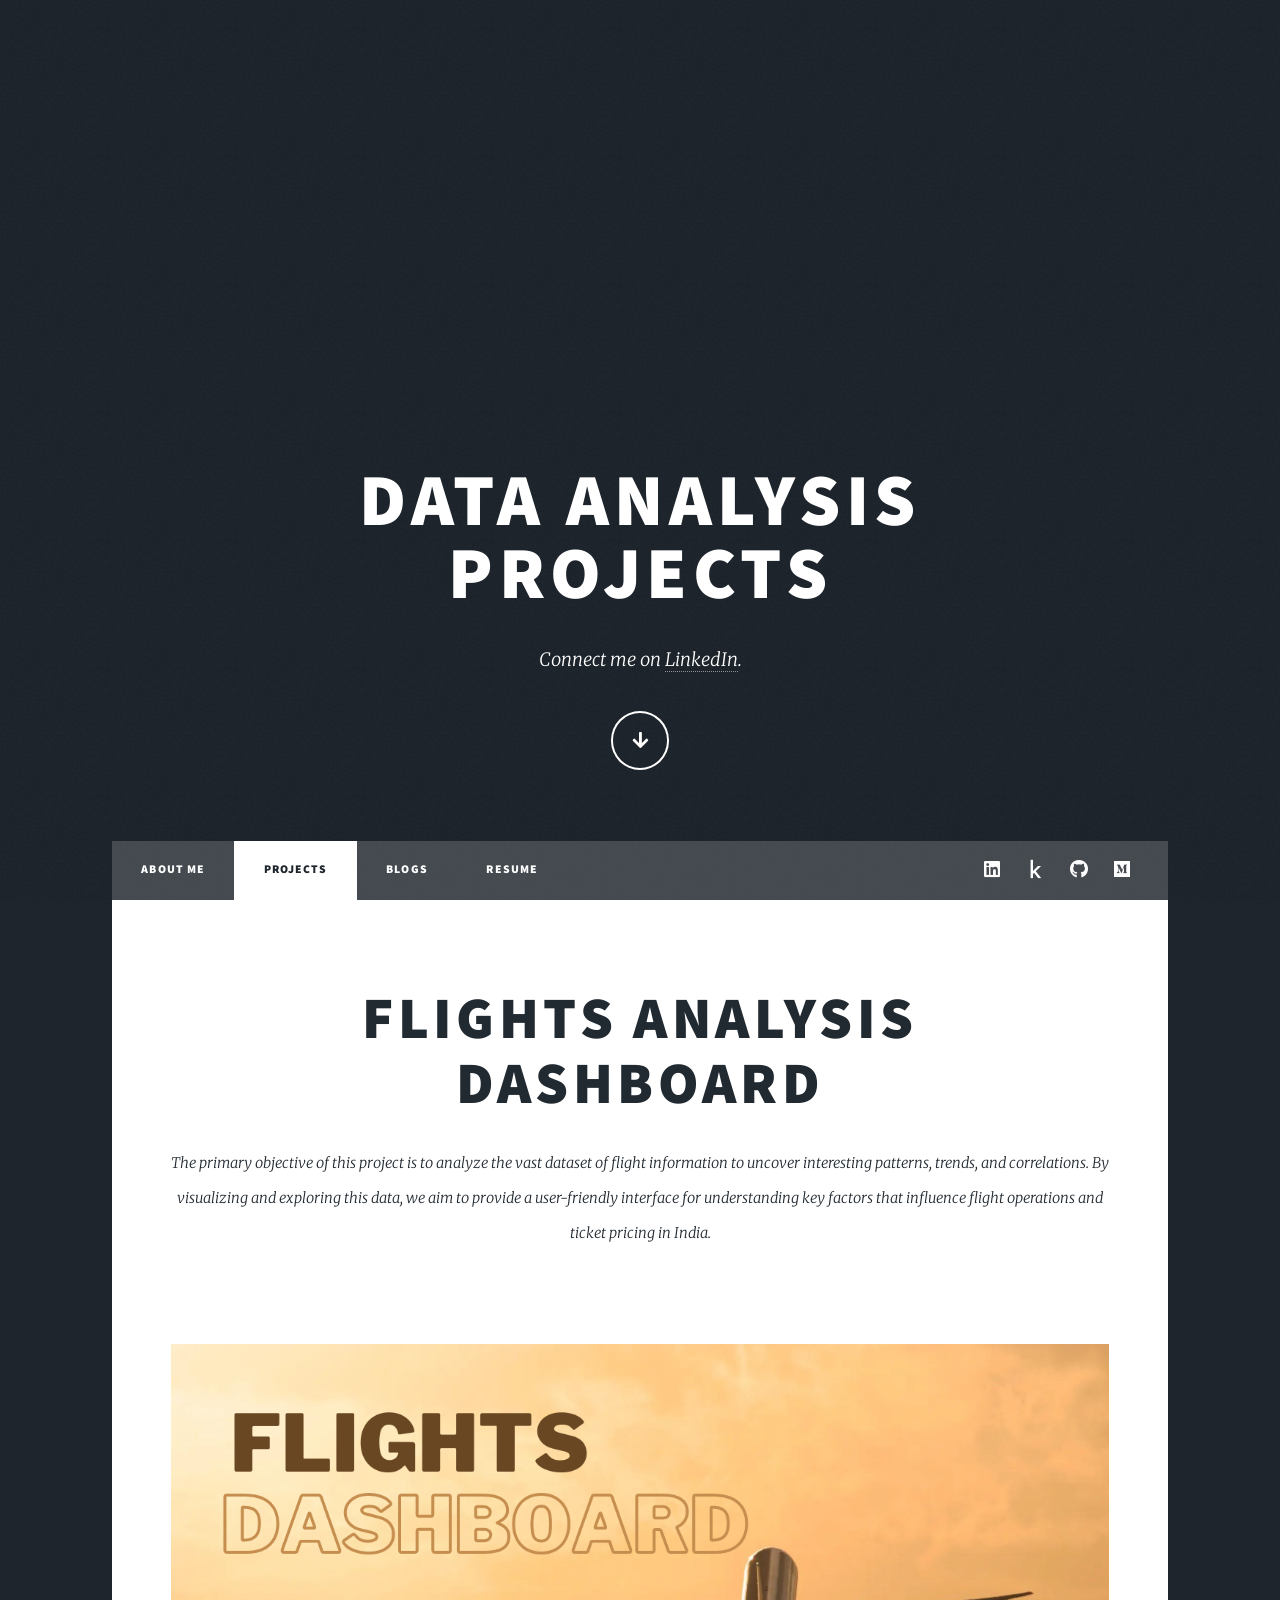
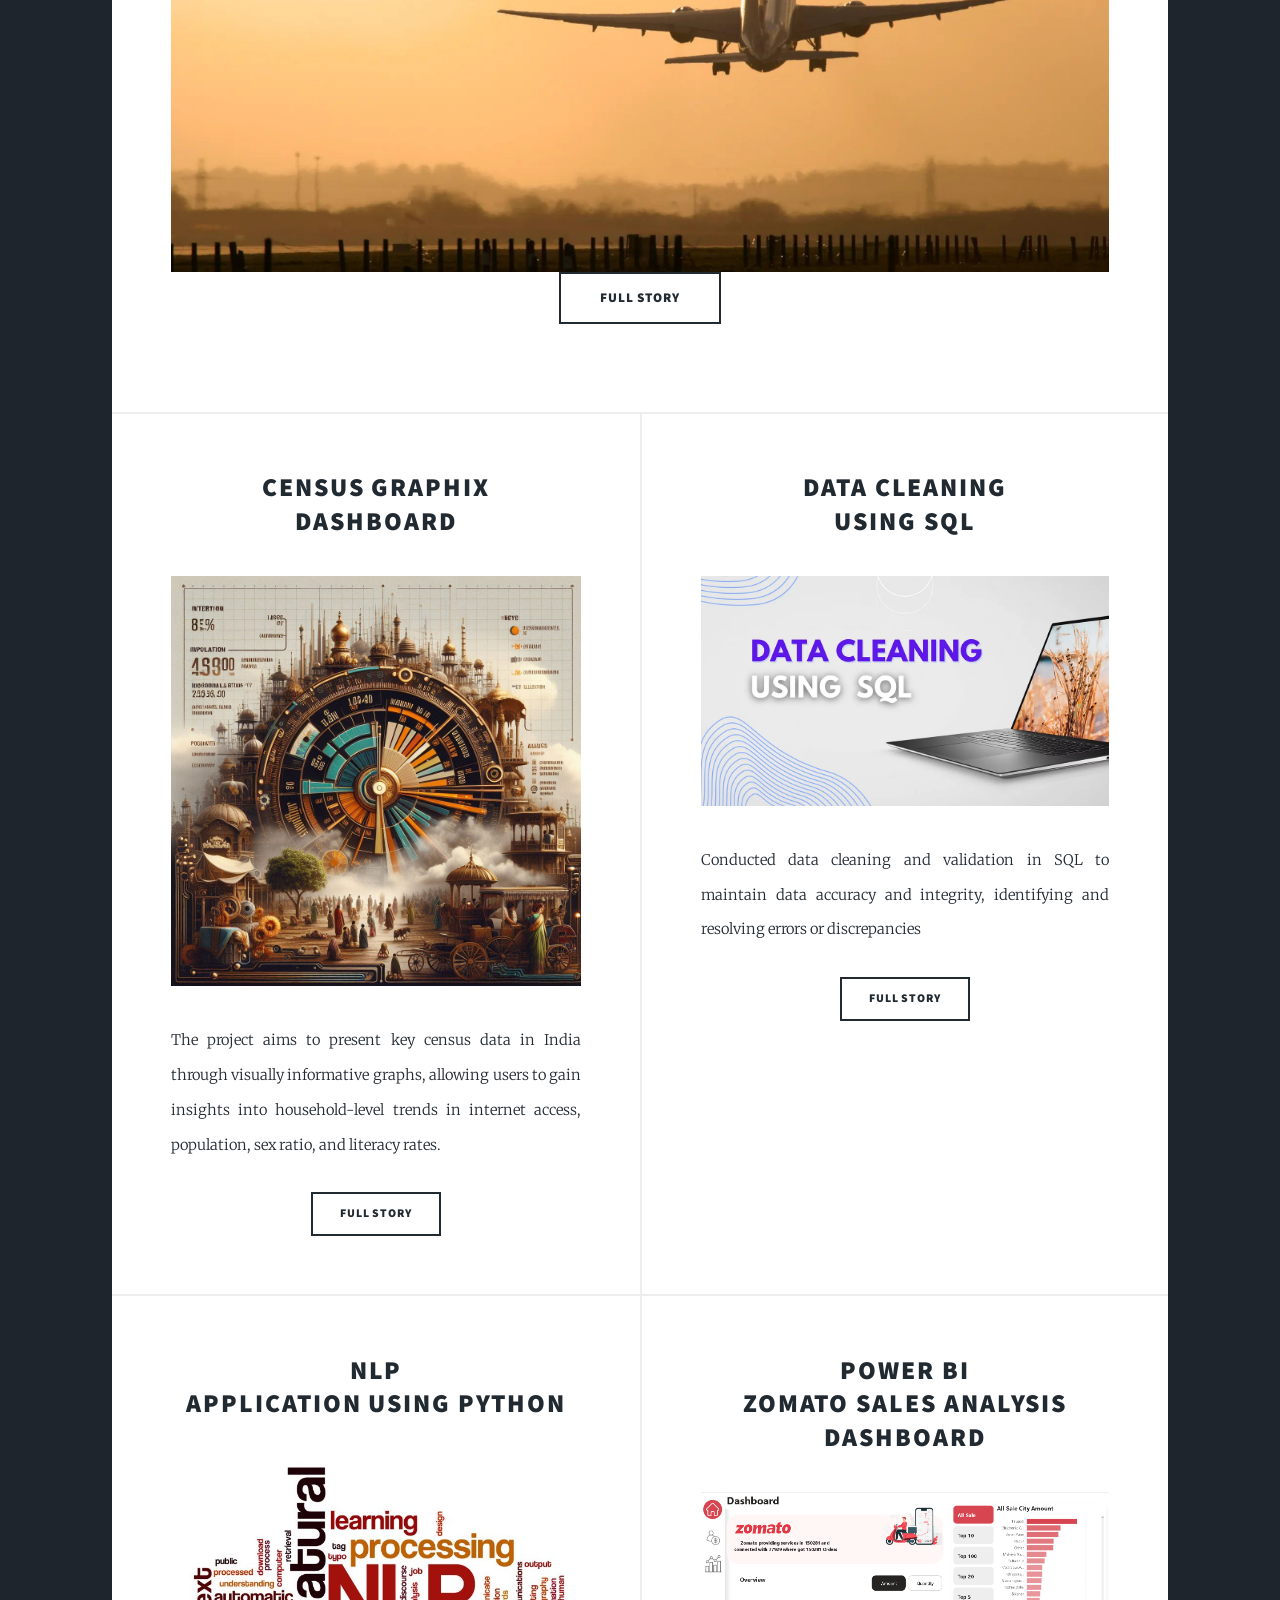
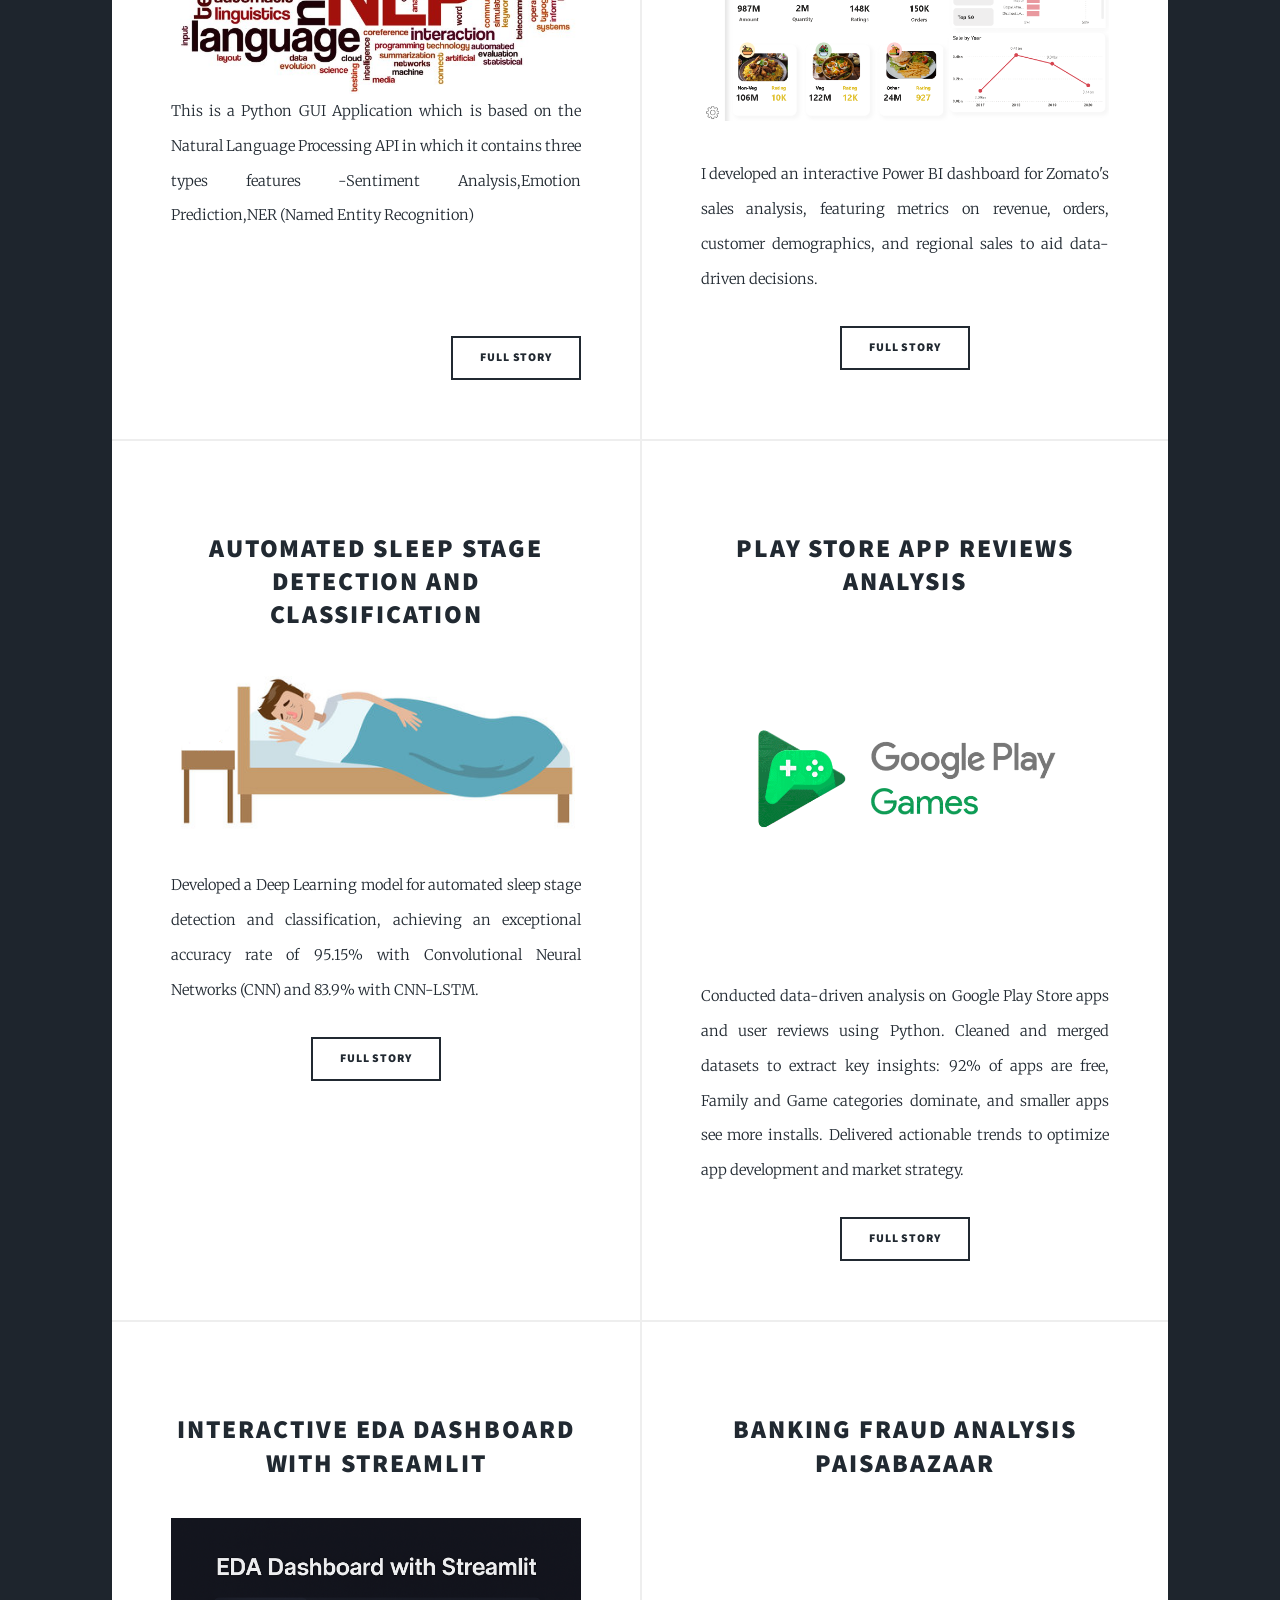
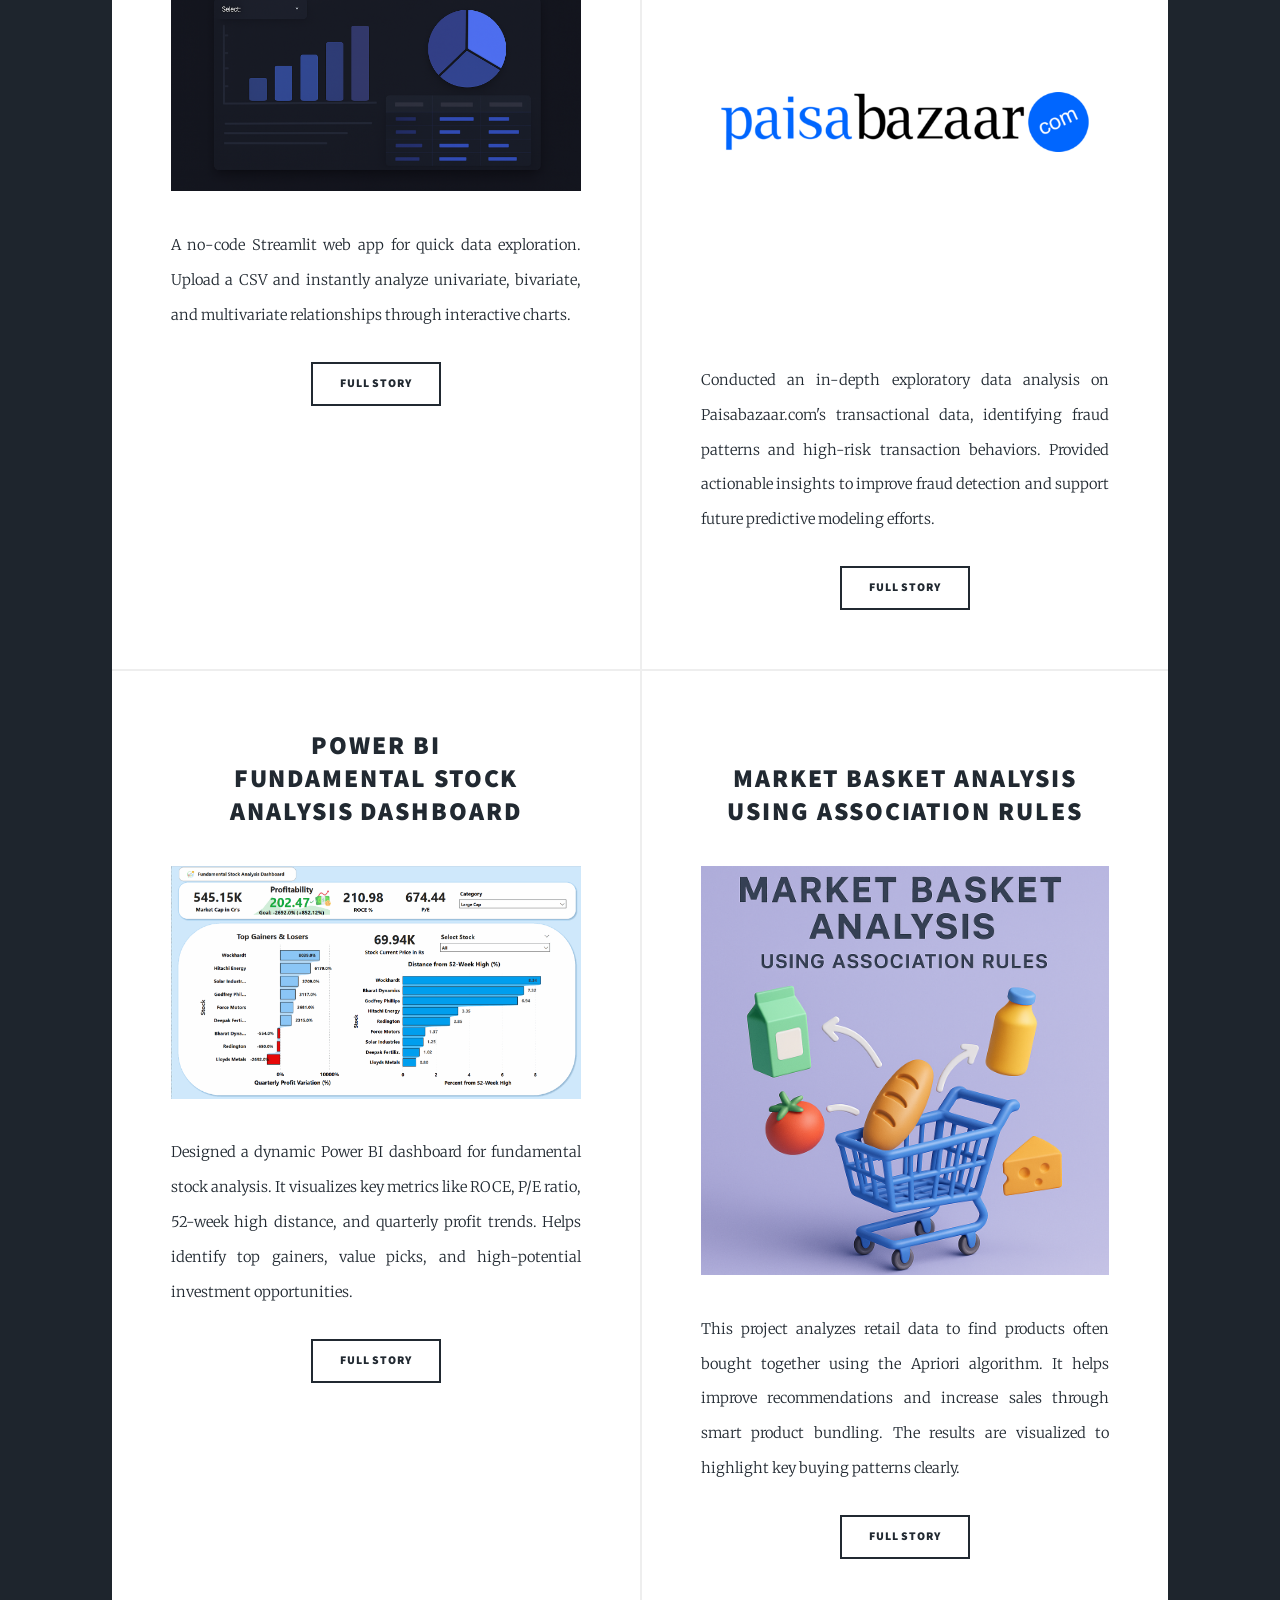
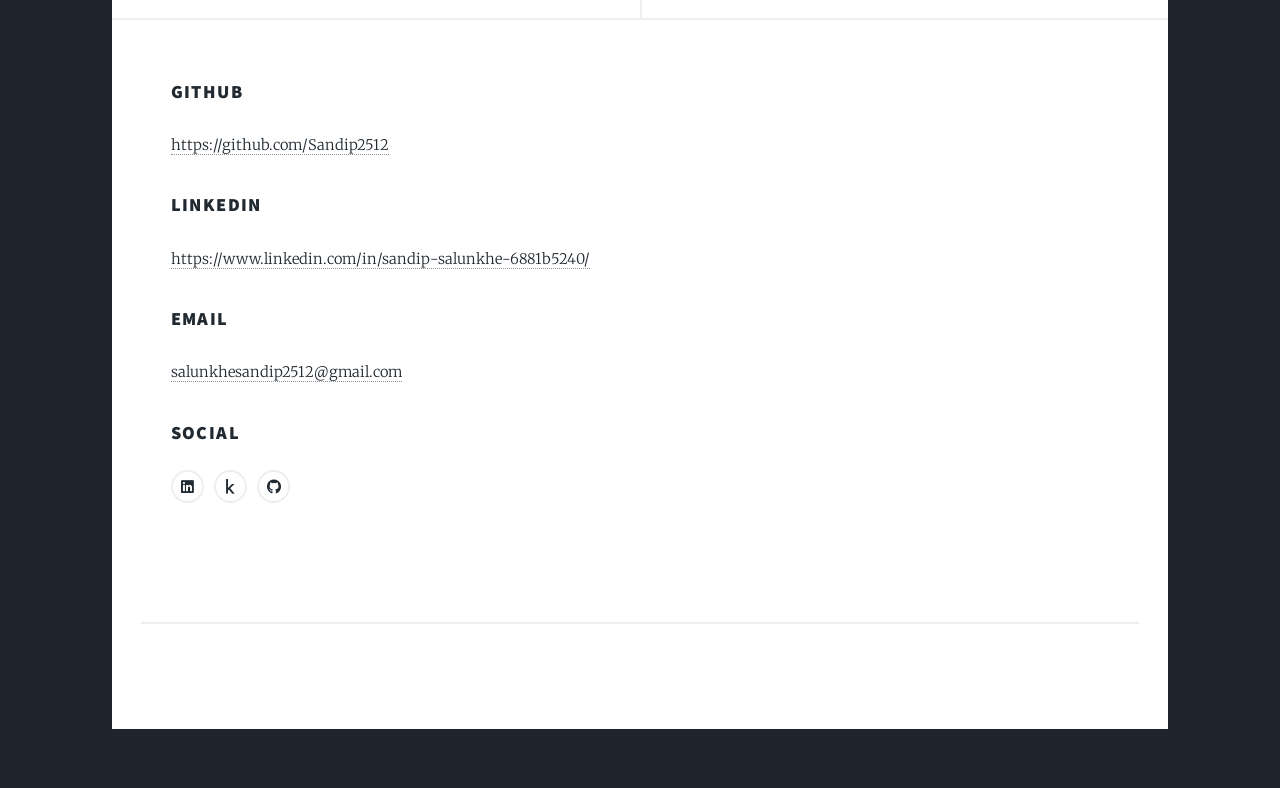
==== commit 004faa69: "Update index.html" ====
--- a/index.html
+++ b/index.html
@@ -146,7 +146,7 @@
 								<a href="#" class="image fit"><img src="images/EDA%20image.png" alt="Interactive EDA Dashboard with Streamlit" /></a>
 								<p>A no-code Streamlit web app for quick data exploration. Upload a CSV and instantly analyze univariate, bivariate, and multivariate relationships through interactive charts.</p>
 								<ul class="actions special">
-									<li><a href="https://hyscwn2piqmuq77s5ted2l.streamlit.app/" class="button">Click here</a></li>
+									<li><a href="https://hyscwn2piqmuq77s5ted2l.streamlit.app/" class="button">Full Story</a></li>
 								</ul>
 							</article>
 							<article>
@@ -158,7 +158,7 @@
 								<a href="#" class="image fit"><img src="images/paisabazaar.png" alt="Banking Fraud Analysis Paisabazaar" /></a>
 								<p>Conducted an in-depth exploratory data analysis on Paisabazaar.com's transactional data, identifying fraud patterns and high-risk transaction behaviors. Provided actionable insights to improve fraud detection and support future predictive modeling efforts.​</p>
 								<ul class="actions special">
-									<li><a href="https://github.com/Sandip2512/Banking-Fraud-Analysis-Paisabazzar" class="button">Click here</a></li>
+									<li><a href="https://github.com/Sandip2512/Banking-Fraud-Analysis-Paisabazzar" class="button">Full Story</a></li>
 								</ul>
 							</article>
 							<article>
@@ -182,7 +182,7 @@
 								<a href="#" class="image fit"><img src="images/Market%20Basket%20Analysis%20Using%20Association%20Rules%20image.png" alt="Market Basket Analysis Using Association Rules" /></a>
 								<p>This project analyzes retail data to find products often bought together using the Apriori algorithm. It helps improve recommendations and increase sales through smart product bundling. The results are visualized to highlight key buying patterns clearly.​</p>
 								<ul class="actions special">
-									<li><a href="https://github.com/Sandip2512/Market-Basket-Analysis-Using-Association-Rules" class="button">Click here</a></li>
+									<li><a href="https://github.com/Sandip2512/Market-Basket-Analysis-Using-Association-Rules" class="button">Full Story</a></li>
 								</ul>
 							</article>
 
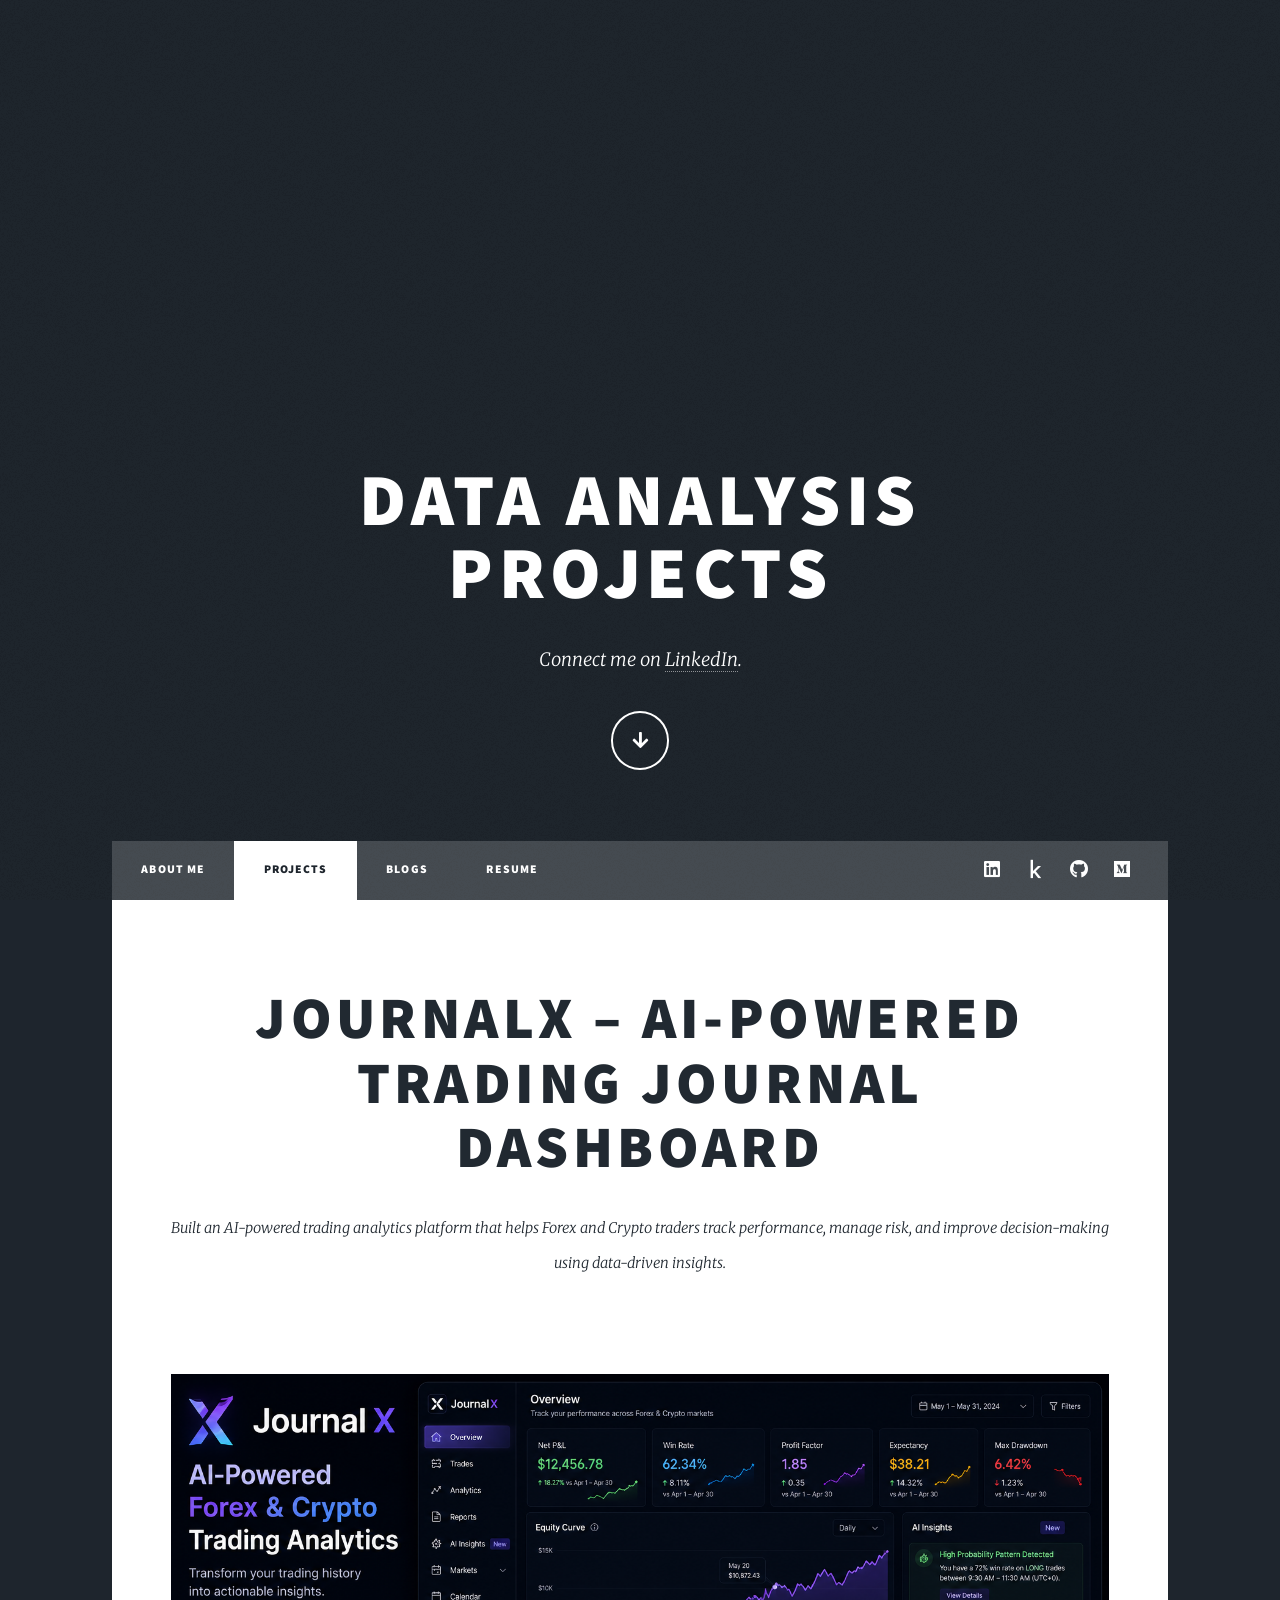
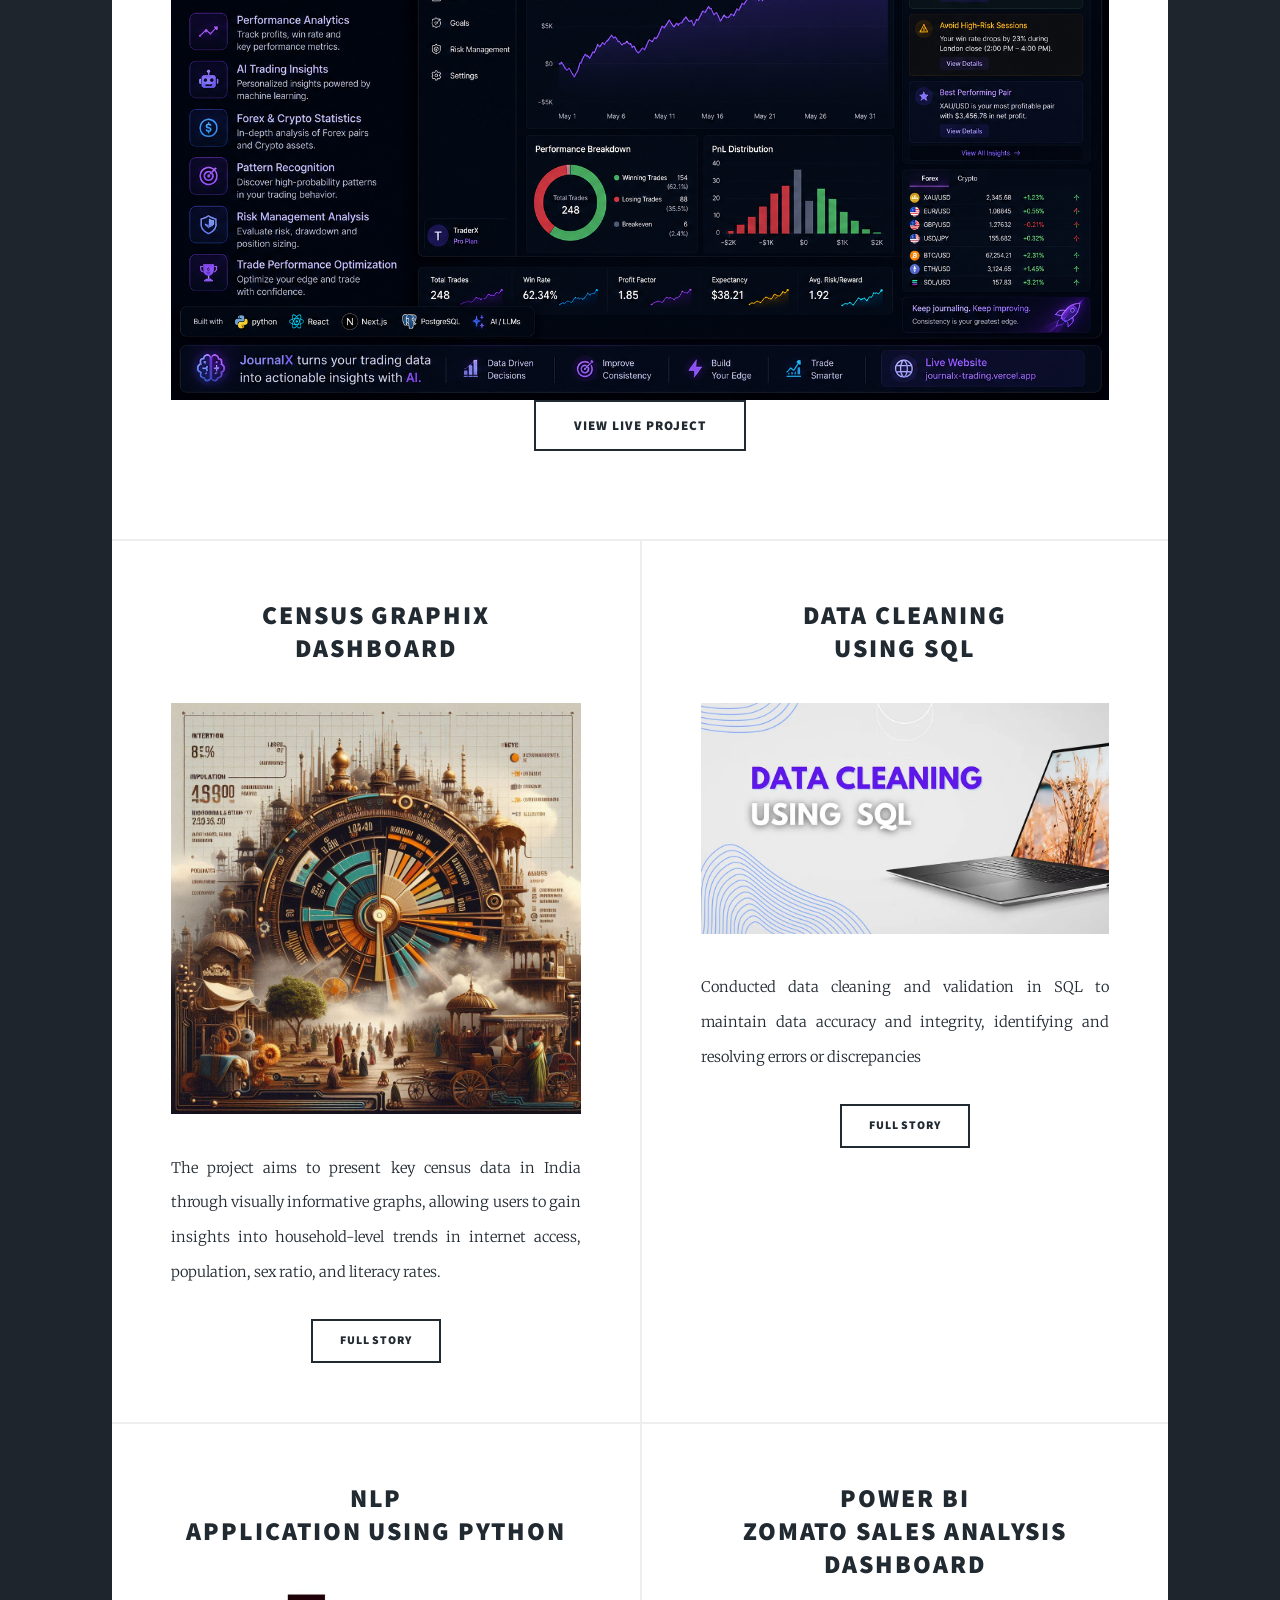
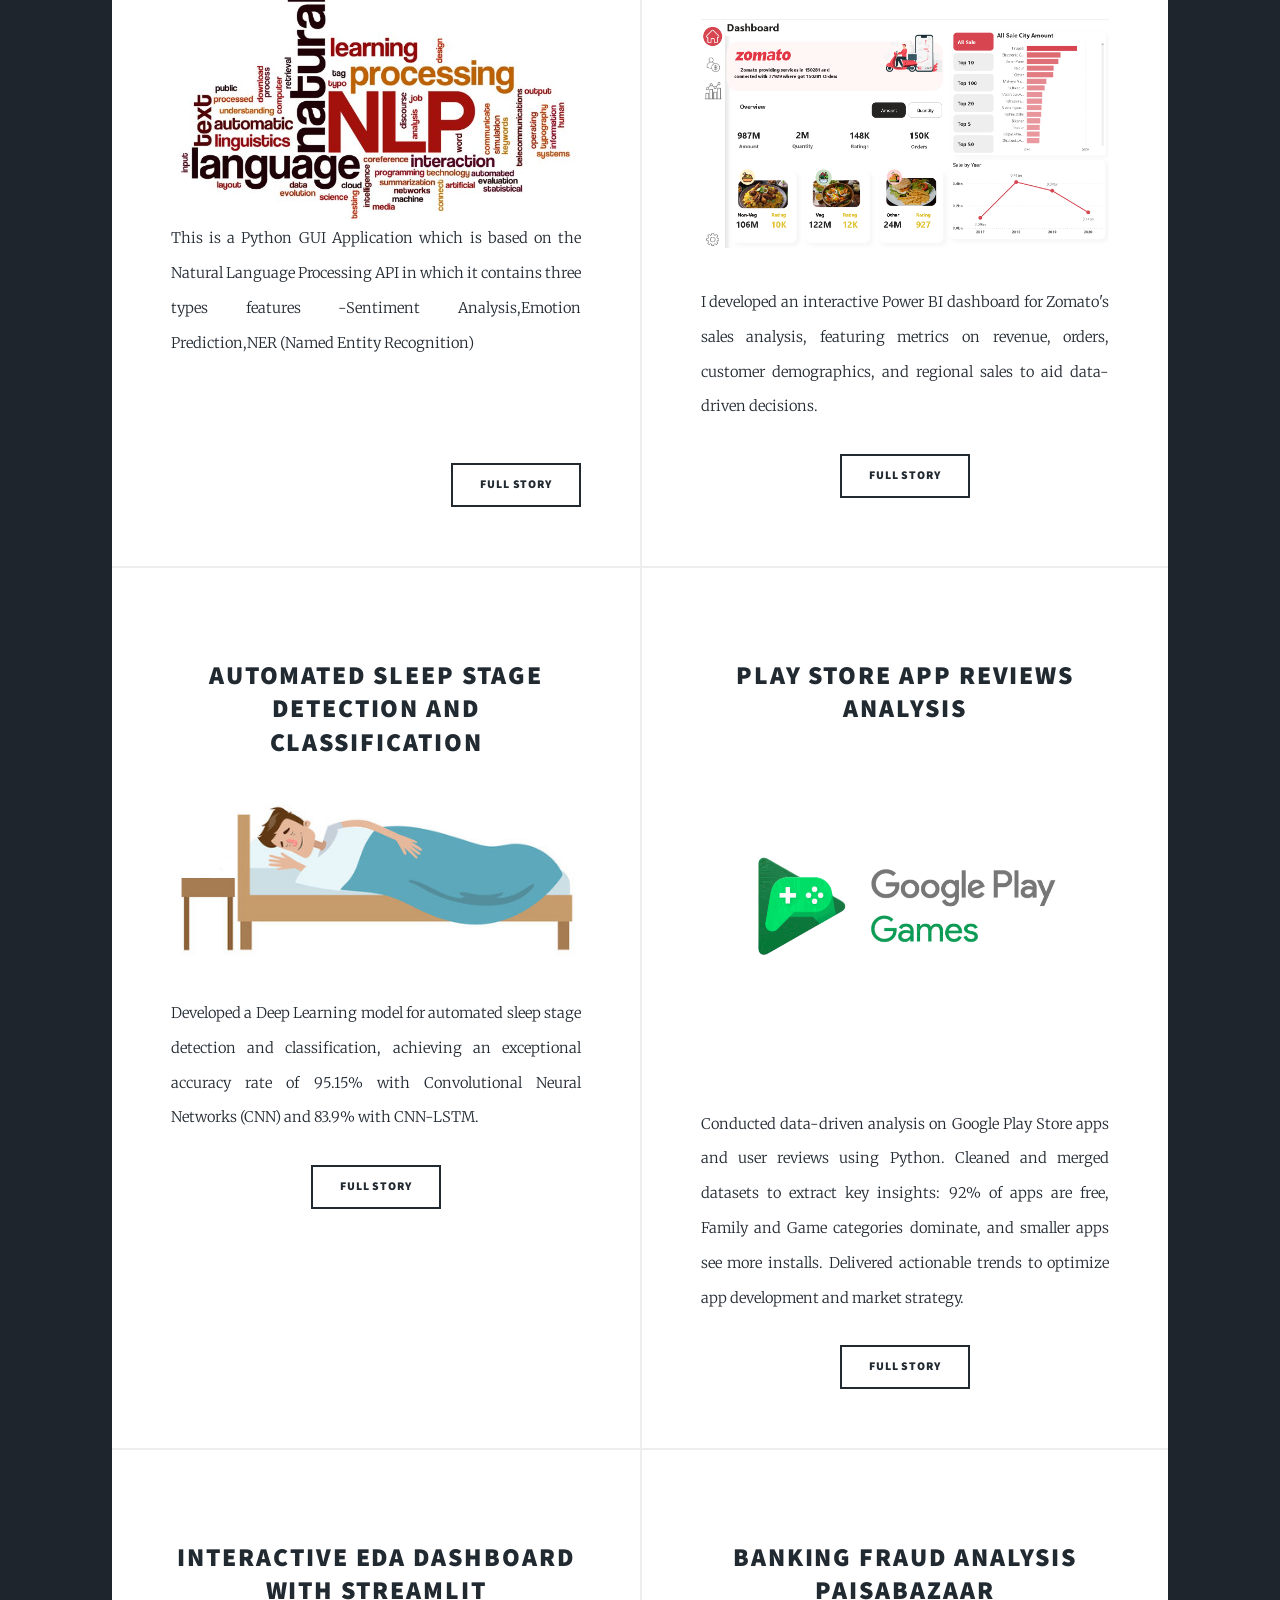
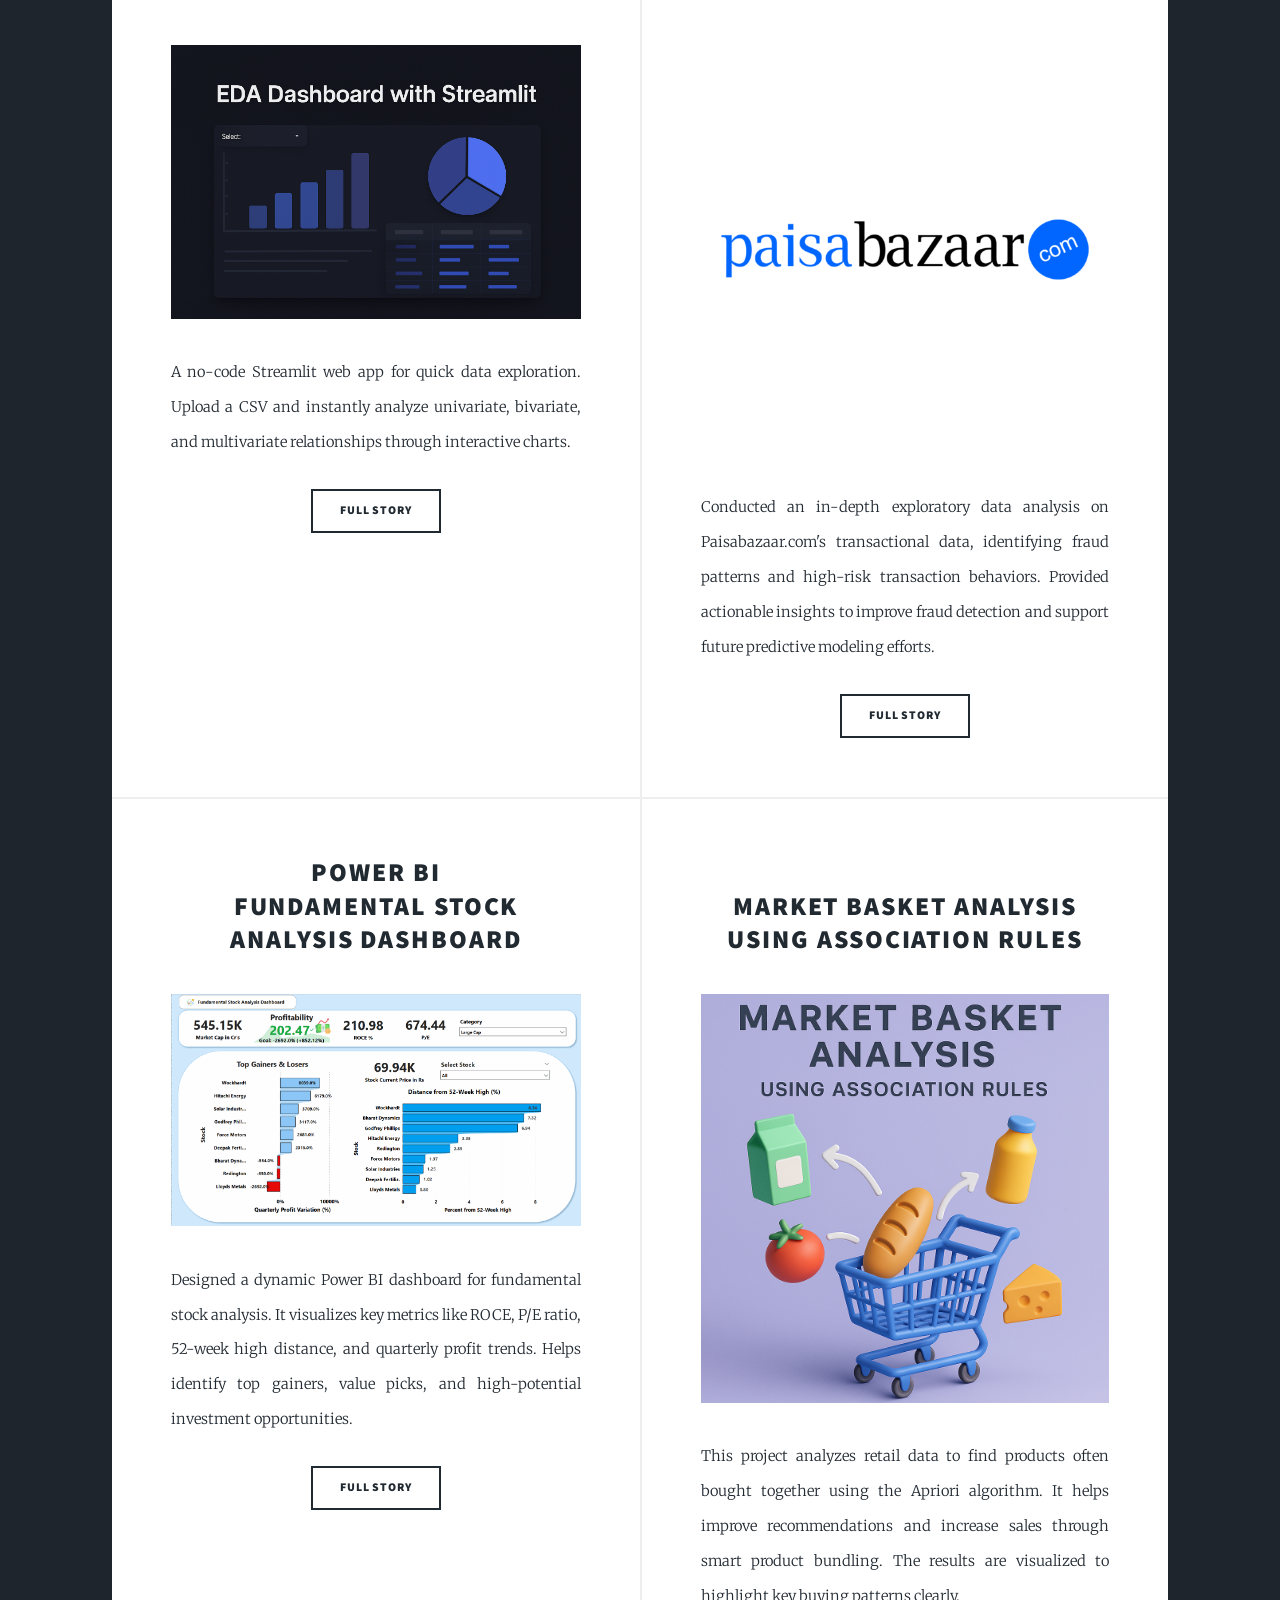
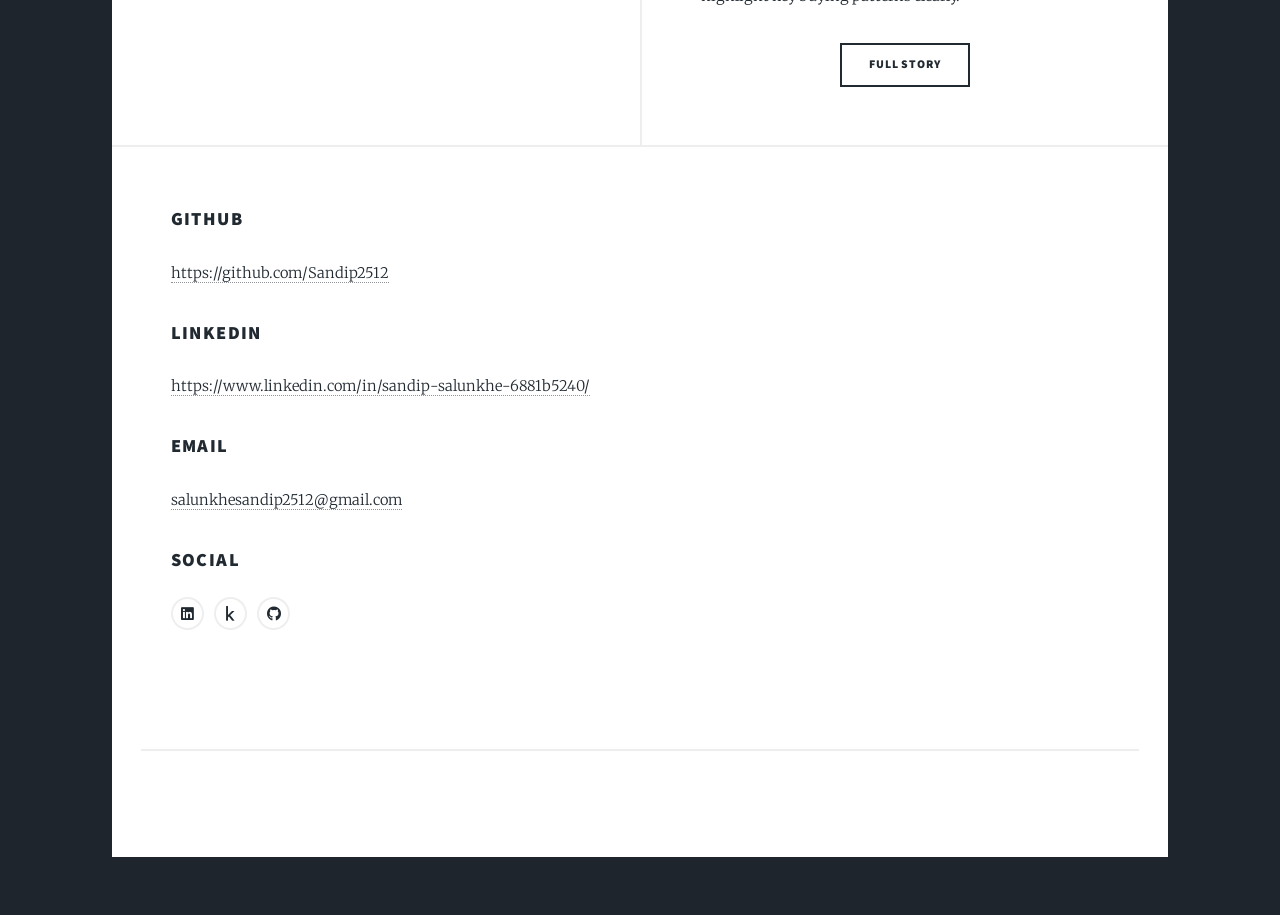
==== commit 4615ab8f: "Update featured post details in index.html Journal X" ====
--- a/index.html
+++ b/index.html
@@ -52,13 +52,13 @@
 						<article class="post featured">
 							<header class="major">
 								
-								<h2><a href="#">FLIGHTS ANALYSIS<br />
+								<h2><a href="#">JournalX – AI-Powered Trading Journal<br />
 								Dashboard</a></h2>
-								<p>The primary objective of this project is to analyze the vast dataset of flight information to uncover interesting patterns, trends, and correlations. By visualizing and exploring this data, we aim to provide a user-friendly interface for understanding key factors that influence flight operations and ticket pricing in India.</p>
+								<p>Built an AI-powered trading analytics platform that helps Forex and Crypto traders track performance, manage risk, and improve decision-making using data-driven insights.</p>
 							</header>
-							<a href="https://github.com/Sandip2512/Flights_dataanalysis_dasboard" class="image main"><img src="images\FLIGHTS.png" alt="" /></a>
+							<a href="https://journalx-trading.vercel.app/" class="image main"><img src="images/Journal%20X.png" alt="" /></a>
 							<ul class="actions special">
-								<li><a href="https://github.com/Sandip2512/Flights_dataanalysis_dasboard" class="button large">Full Story</a></li>
+								<li><a href="https://journalx-trading.vercel.app/" class="button large">View Live Project</a></li>
 							</ul>
 						</article>
 
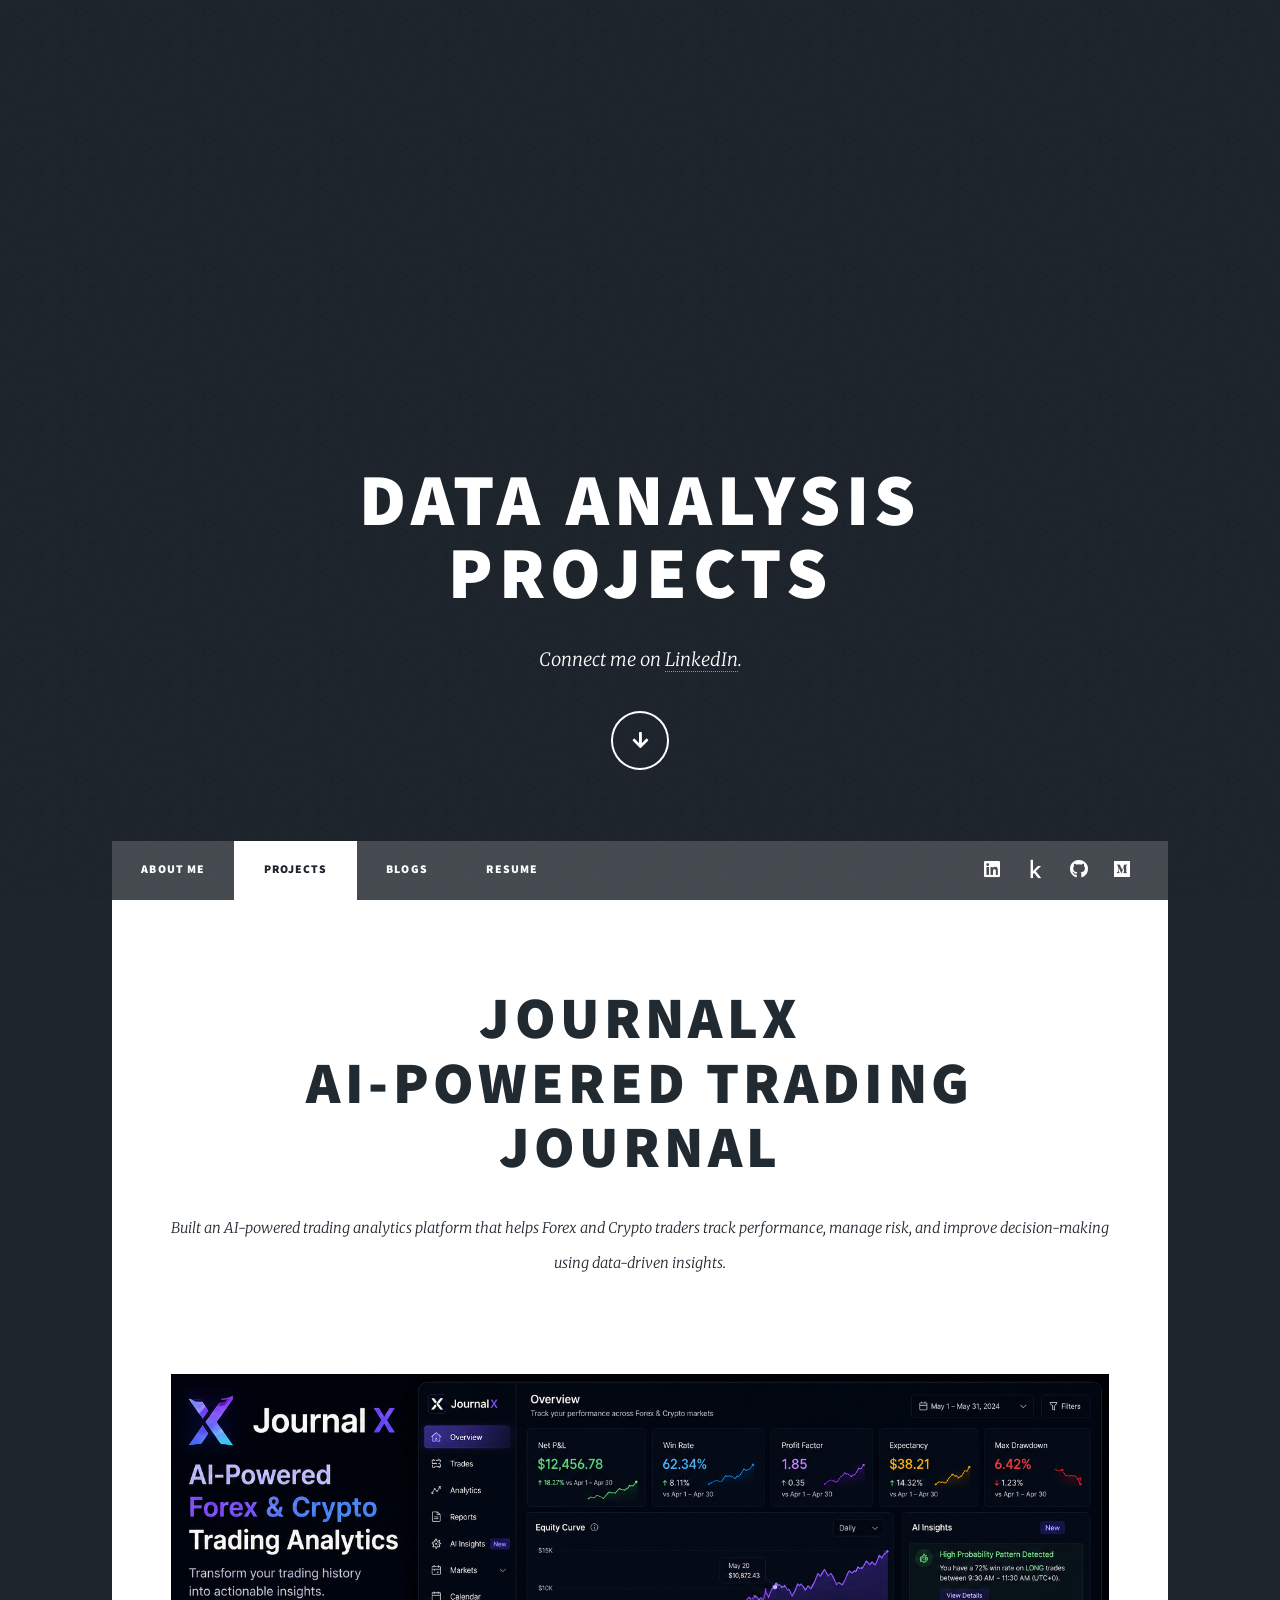
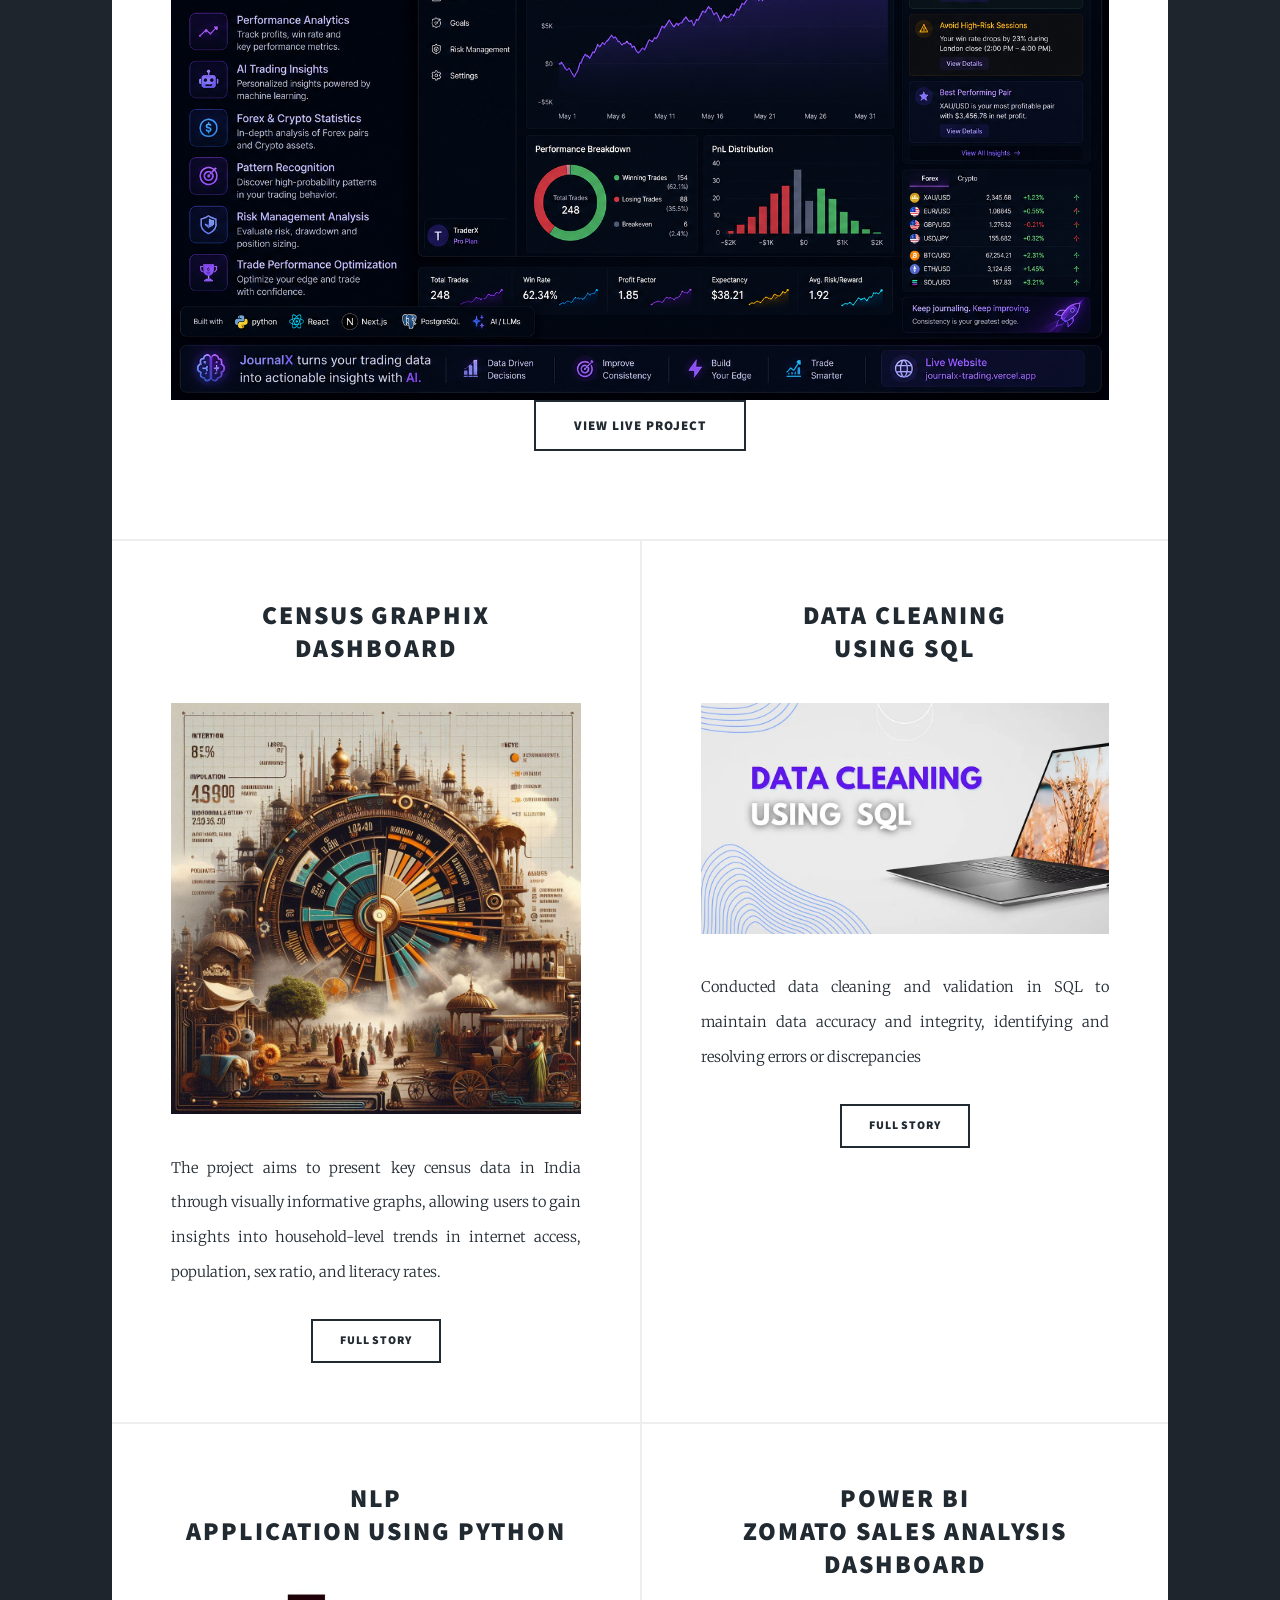
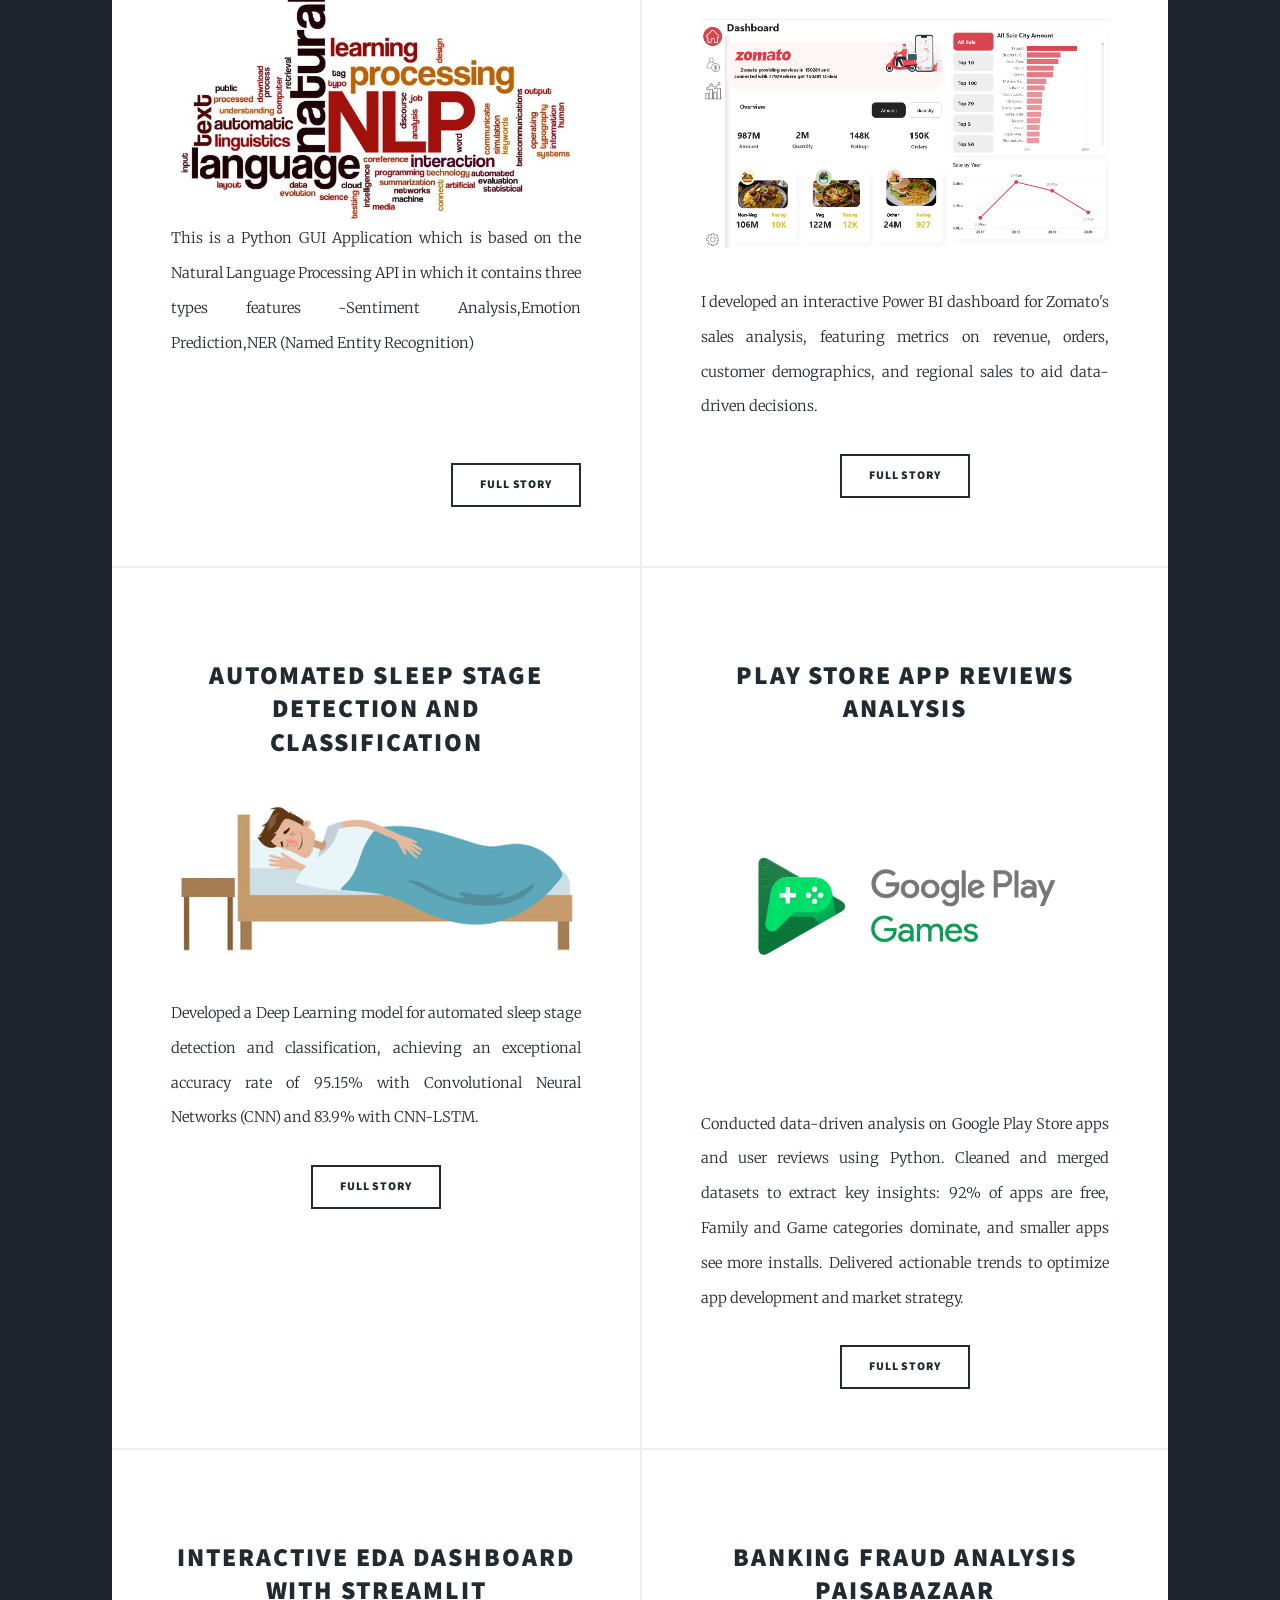
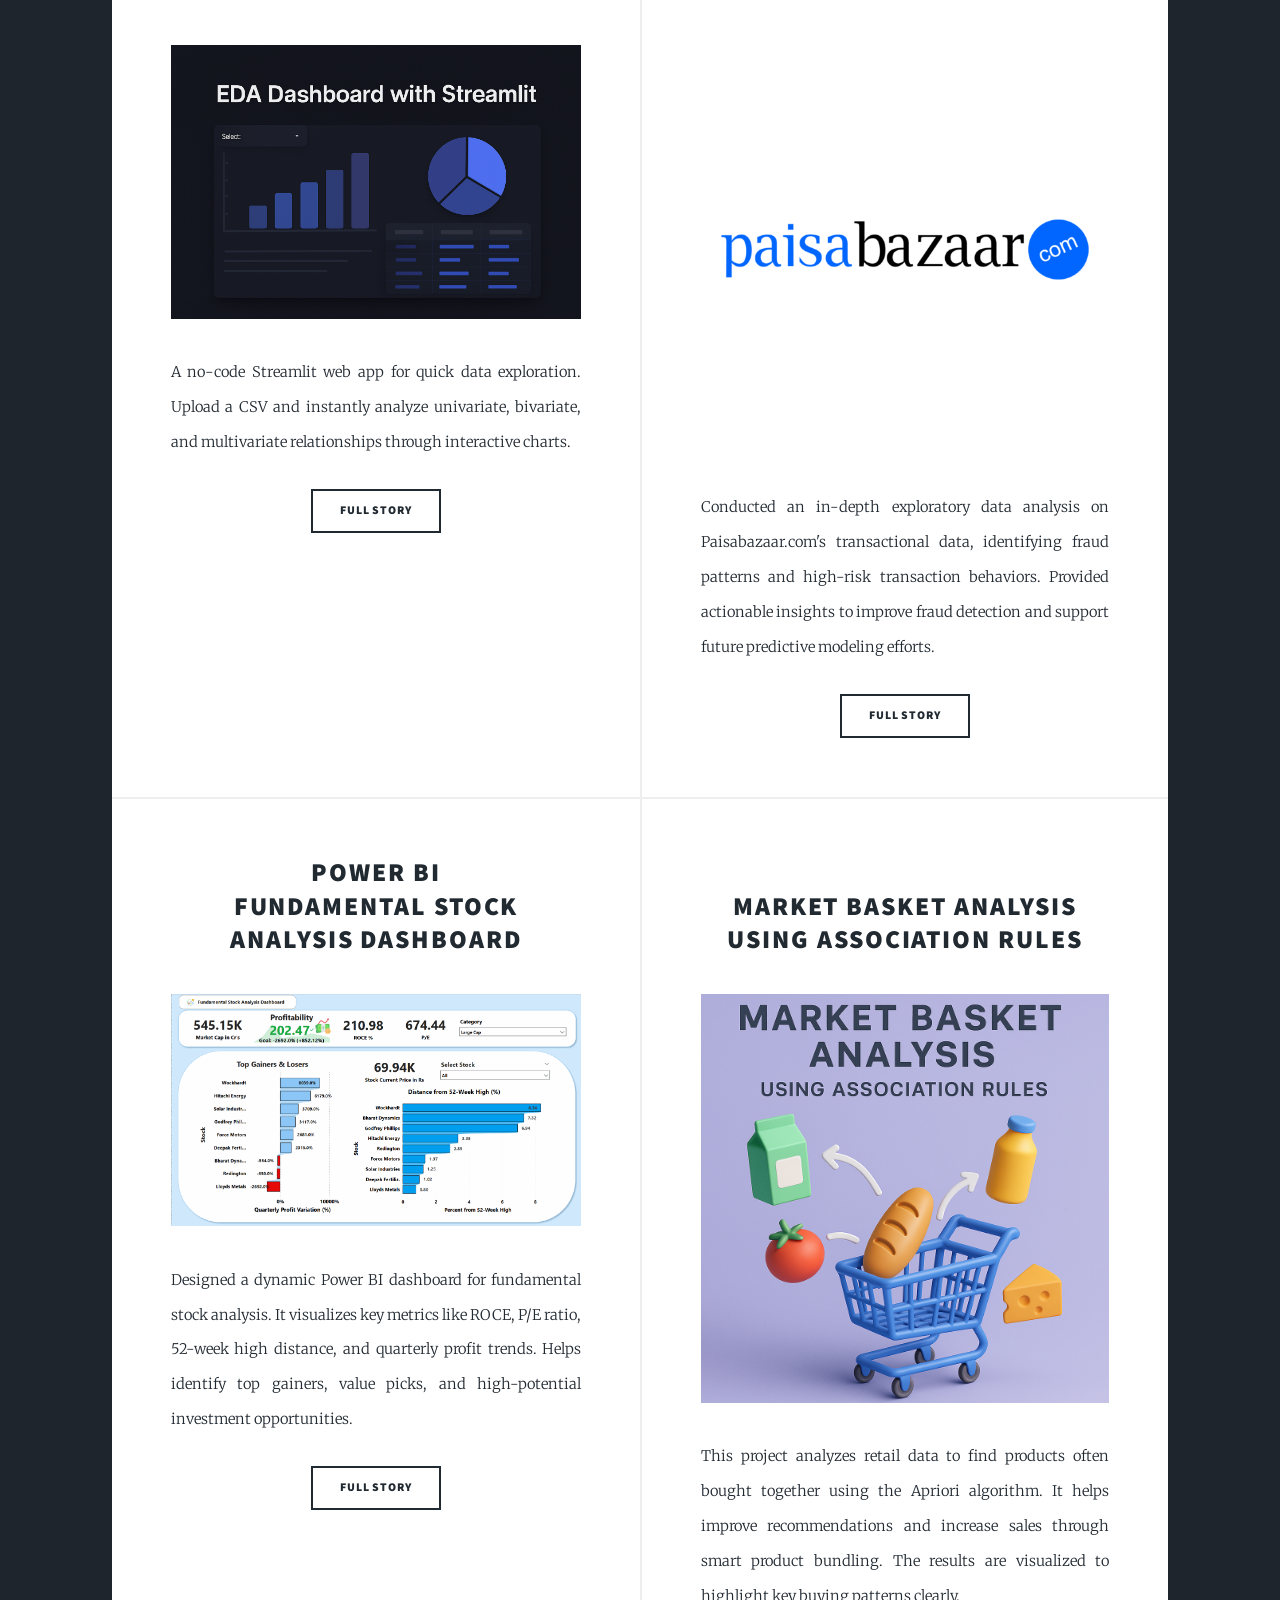
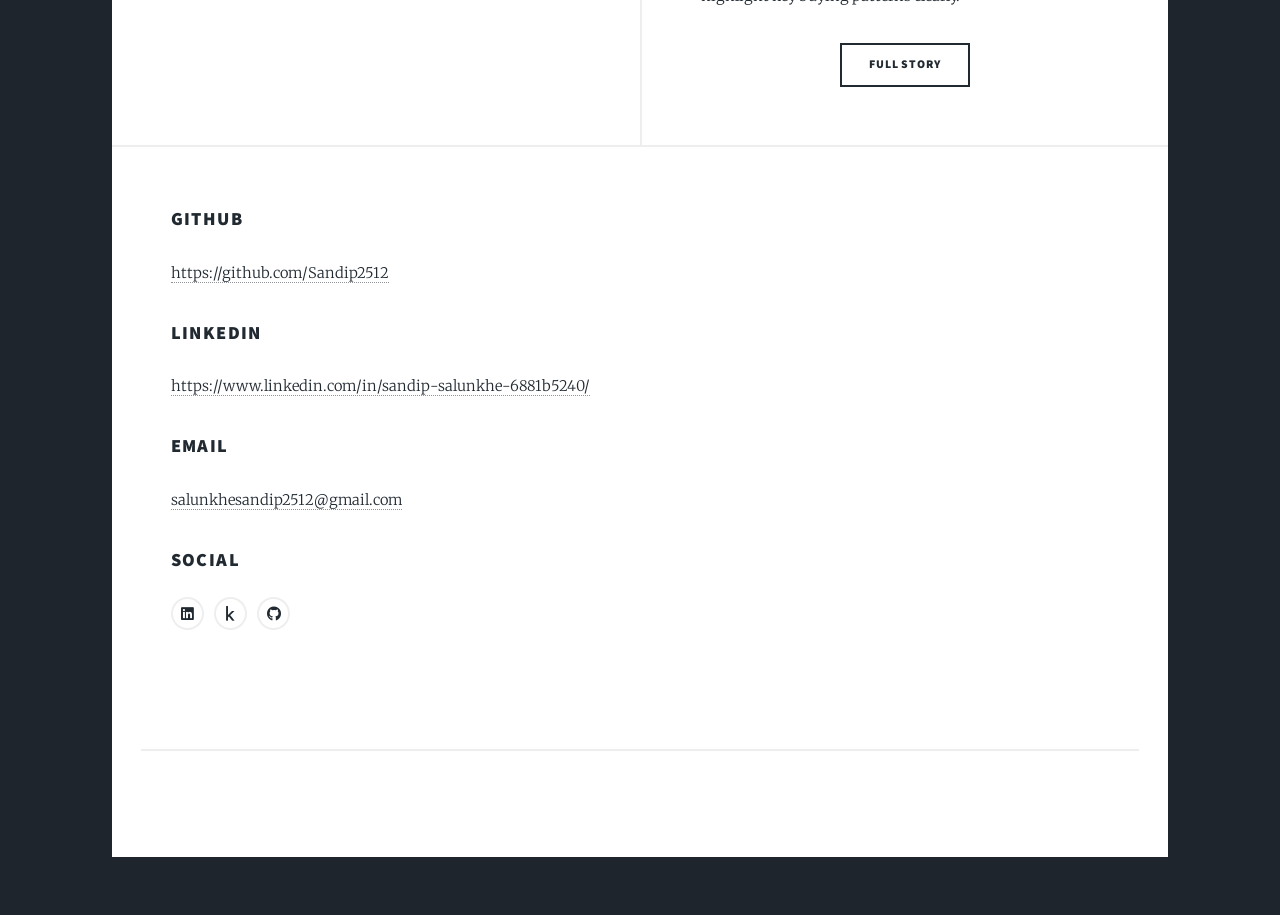
==== commit 994734f4: "Update index.html" ====
--- a/index.html
+++ b/index.html
@@ -52,8 +52,8 @@
 						<article class="post featured">
 							<header class="major">
 								
-								<h2><a href="#">JournalX – AI-Powered Trading Journal<br />
-								Dashboard</a></h2>
+								<h2><a href="#">JournalX <br />
+								AI-Powered Trading Journal</a></h2>
 								<p>Built an AI-powered trading analytics platform that helps Forex and Crypto traders track performance, manage risk, and improve decision-making using data-driven insights.</p>
 							</header>
 							<a href="https://journalx-trading.vercel.app/" class="image main"><img src="images/Journal%20X.png" alt="" /></a>
